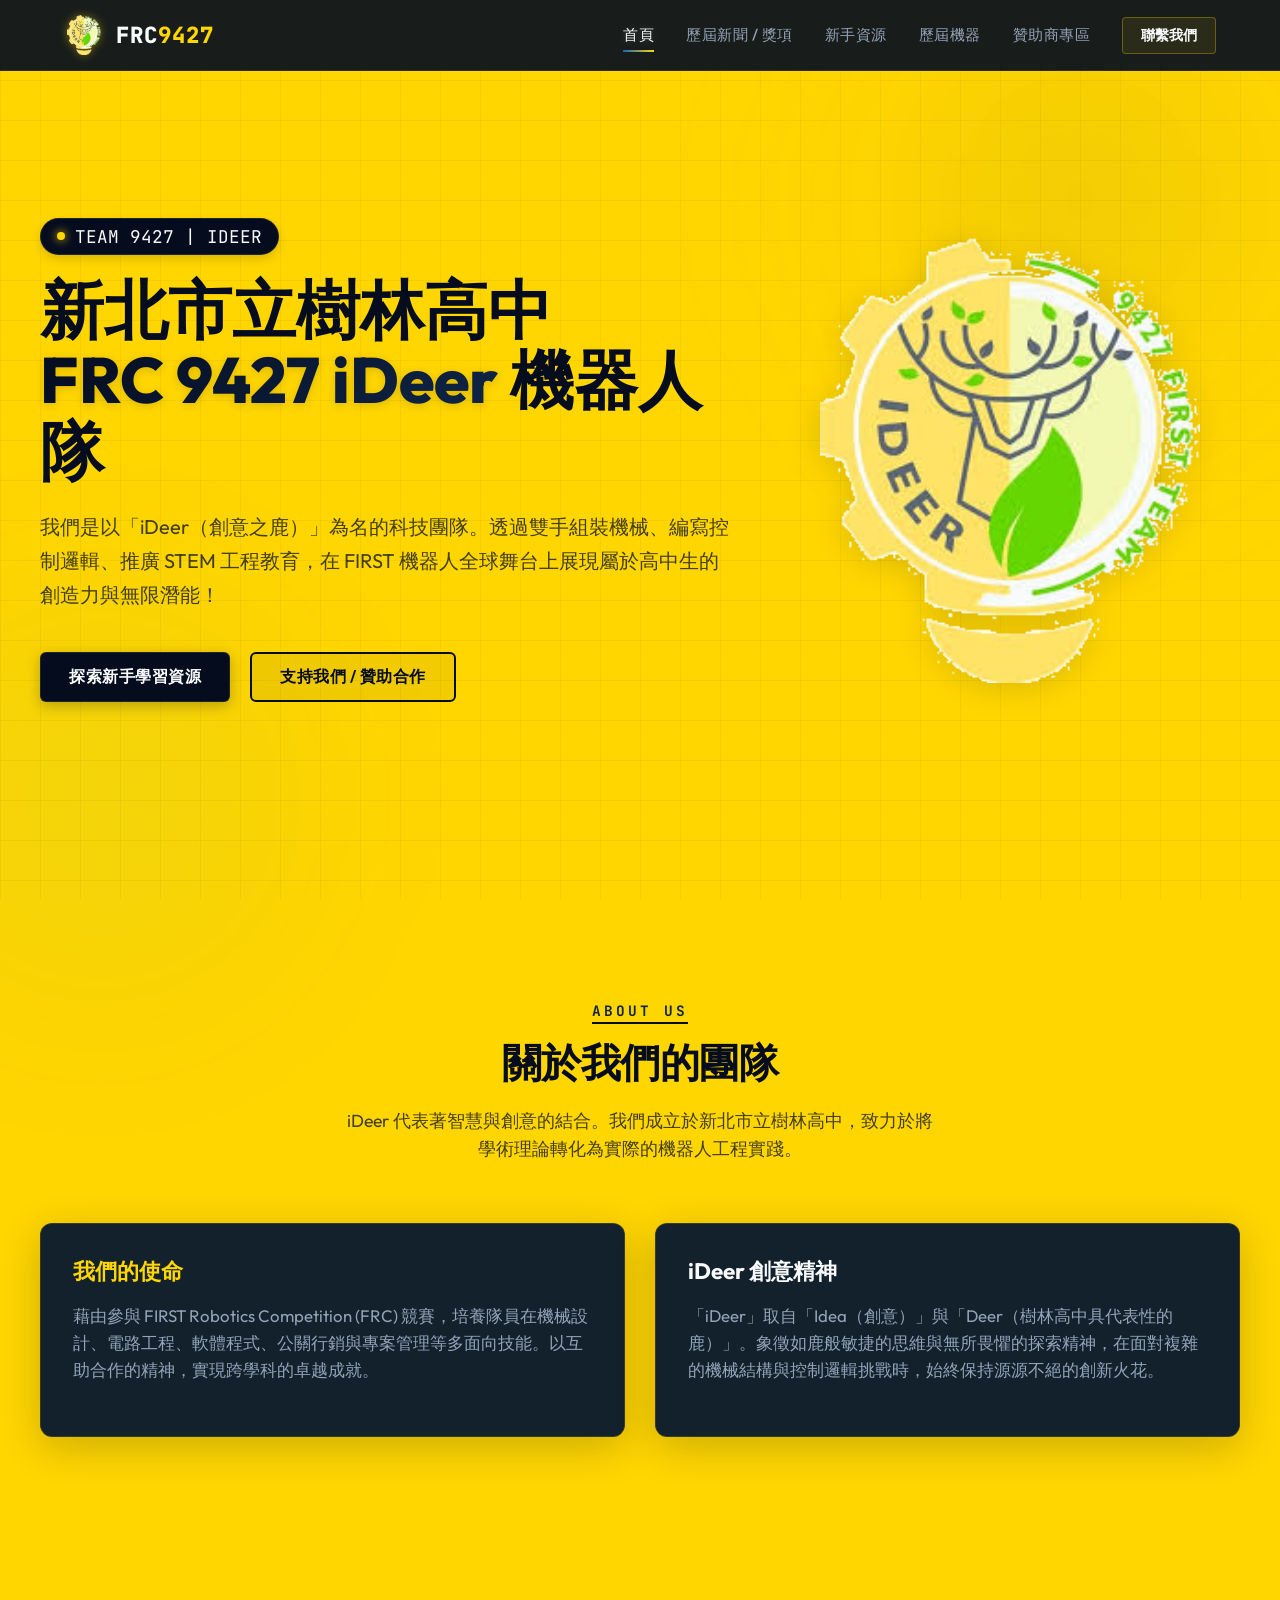
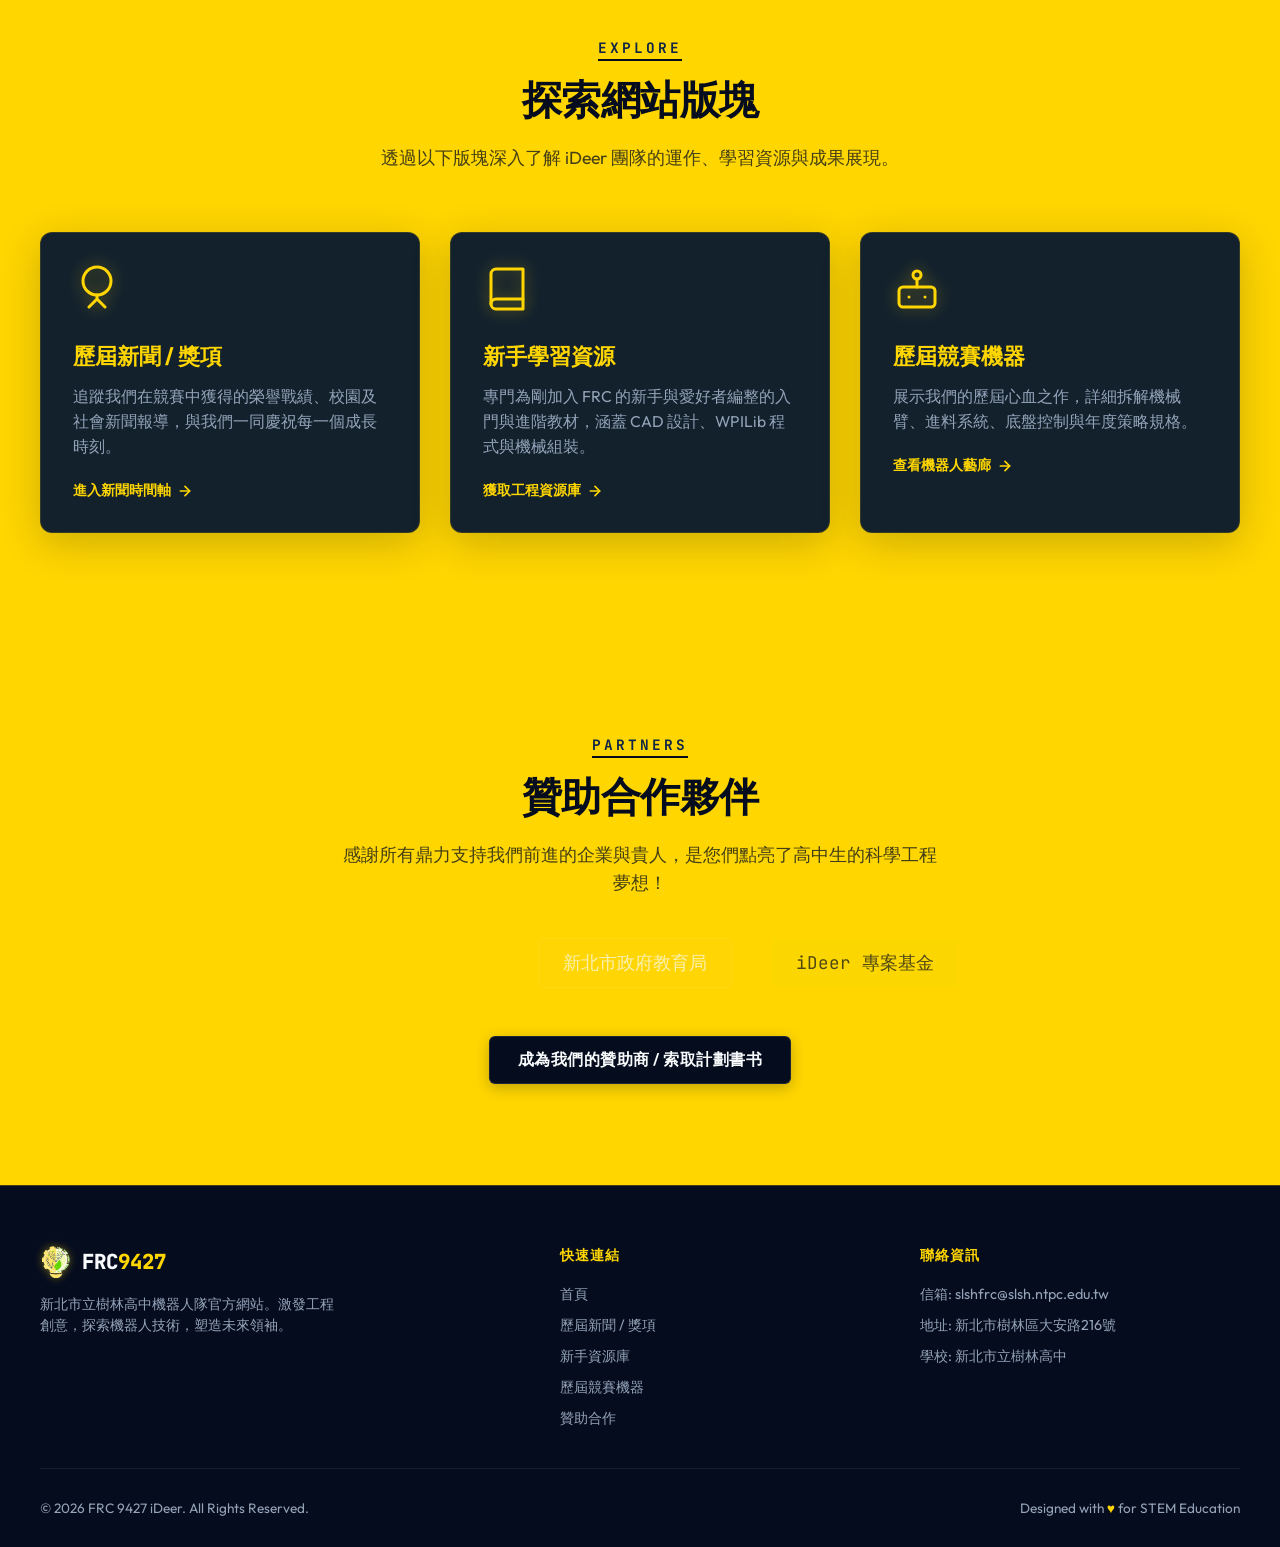
==== index.html @ 25b43077 "fix(layout): force header element to be 100% full width and resolve layout alignment issues on inner" ====
<!DOCTYPE html>
<html lang="zh-Hant">
<head>
  <meta charset="UTF-8">
  <meta name="viewport" content="width=device-width, initial-scale=1.0">
  <title>FRC 9427 iDeer | 新北市立樹林高中機器人隊</title>
  <meta name="description" content="新北市立樹林高中 FRC 9427 iDeer 機器人隊官方網站。透過 FIRST 機器人競賽推廣台灣 STEM 科學與工程教育，培養未來科技創新領袖。">
  
  <!-- CSS Stylesheet -->
  <link rel="stylesheet" href="assets/css/style.css?v=2.2">
  
  <!-- SEO Open Graph -->
  <meta property="og:title" content="FRC 9427 iDeer | 新北市立樹林高中機器人隊">
  <meta property="og:description" content="樹林高中機器人隊 FRC 9427 iDeer 官方網站。探索我們的歷年戰績、機器人設計、新手資源與贊助商。">
  <meta property="og:type" content="website">
</head>
<body>

  <!-- Background Ambient Lights -->
  <div class="ambient-glow"></div>
  <div class="ambient-glow-2"></div>

  <!-- Global Header & Navigation -->
  <div id="header-placeholder" data-active="home"></div>

  <main>
    <!-- HERO SECTION -->
    <section class="hero">
      <div class="section-container hero-grid">
        <div class="hero-content">
          <div class="hero-tagline">TEAM 9427 | IDEER</div>
          <h1 class="hero-title">新北市立樹林高中<br><span>FRC 9427 iDeer</span> 機器人隊</h1>
          <p class="hero-subtitle">我們是以「iDeer（創意之鹿）」為名的科技團隊。透過雙手組裝機械、編寫控制邏輯、推廣 STEM 工程教育，在 FIRST 機器人全球舞台上展現屬於高中生的創造力與無限潛能！</p>
          <div class="hero-btns">
            <a href="resources.html" class="btn btn-primary">探索新手學習資源</a>
            <a href="sponsors.html" class="btn btn-secondary">支持我們 / 贊助合作</a>
          </div>
        </div>
        <div class="hero-visual">
          <img src="assets/images/logo.png" class="deer-emblem" alt="FRC 9427 iDeer Official Logo">
        </div>
      </div>
    </section>

    <!-- TEAM INTRODUCTION SECTION -->
    <section class="reveal">
      <div class="section-container">
        <div class="section-header">
          <span class="section-tag">About us</span>
          <h2 class="section-title">關於我們的團隊</h2>
          <p class="section-desc">iDeer 代表著智慧與創意的結合。我們成立於新北市立樹林高中，致力於將學術理論轉化為實際的機器人工程實踐。</p>
        </div>

        <div style="display: grid; grid-template-columns: repeat(auto-fit, minmax(320px, 1fr)); gap: 30px; margin-top: 40px;">
          <!-- Core Mission Card -->
          <div class="glass-card">
            <h3 class="feature-title" style="color: var(--primary-yellow); margin-bottom: 16px;">我們的使命</h3>
            <p class="feature-desc" style="font-size: 1.05rem;">藉由參與 FIRST Robotics Competition (FRC) 競賽，培養隊員在機械設計、電路工程、軟體程式、公關行銷與專案管理等多面向技能。以互助合作的精神，實現跨學科的卓越成就。</p>
          </div>

          <!-- Dynamic Deer Spirit Card -->
          <div class="glass-card">
            <h3 class="feature-title" style="color: var(--accent-neon); margin-bottom: 16px;">iDeer 創意精神</h3>
            <p class="feature-desc" style="font-size: 1.05rem;">「iDeer」取自「Idea（創意）」與「Deer（樹林高中具代表性的鹿）」。象徵如鹿般敏捷的思維與無所畏懼的探索精神，在面對複雜的機械結構與控制邏輯挑戰時，始終保持源源不絕的創新火花。</p>
          </div>
        </div>
      </div>
    </section>

    <!-- WEBSITE HUBS GRID SECTION -->
    <section class="reveal">
      <div class="section-container">
        <div class="section-header">
          <span class="section-tag">Explore</span>
          <h2 class="section-title">探索網站版塊</h2>
          <p class="section-desc">透過以下版塊深入了解 iDeer 團隊的運作、學習資源與成果展現。</p>
        </div>

        <div class="features-grid">
          <!-- Hub 1: News & Awards -->
          <div class="glass-card">
            <div class="feature-icon">
              <svg viewBox="0 0 24 24" fill="none" stroke-linecap="round" stroke-linejoin="round">
                <circle cx="12" cy="8" r="7" />
                <polyline points="8 21 12 17 16 21 12 17 12 15" />
              </svg>
            </div>
            <h3 class="feature-title">歷屆新聞 / 獎項</h3>
            <p class="feature-desc">追蹤我們在競賽中獲得的榮譽戰績、校園及社會新聞報導，與我們一同慶祝每一個成長時刻。</p>
            <a href="news.html" class="feature-link">進入新聞時間軸 
              <svg viewBox="0 0 24 24" fill="none" stroke-linecap="round" stroke-linejoin="round"><line x1="5" y1="12" x2="19" y2="12"></line><polyline points="12 5 19 12 12 19"></polyline></svg>
            </a>
          </div>

          <!-- Hub 2: Rookie Resources -->
          <div class="glass-card">
            <div class="feature-icon">
              <svg viewBox="0 0 24 24" fill="none" stroke-linecap="round" stroke-linejoin="round">
                <path d="M4 19.5A2.5 2.5 0 0 1 6.5 17H20" />
                <path d="M6.5 2H20v20H6.5A2.5 2.5 0 0 1 4 19.5v-15A2.5 2.5 0 0 1 6.5 2z" />
              </svg>
            </div>
            <h3 class="feature-title">新手學習資源</h3>
            <p class="feature-desc">專門為剛加入 FRC 的新手與愛好者編整的入門與進階教材，涵蓋 CAD 設計、WPILib 程式與機械組裝。</p>
            <a href="resources.html" class="feature-link">獲取工程資源庫 
              <svg viewBox="0 0 24 24" fill="none" stroke-linecap="round" stroke-linejoin="round"><line x1="5" y1="12" x2="19" y2="12"></line><polyline points="12 5 19 12 12 19"></polyline></svg>
            </a>
          </div>

          <!-- Hub 3: Robots -->
          <div class="glass-card">
            <div class="feature-icon">
              <svg viewBox="0 0 24 24" fill="none" stroke-linecap="round" stroke-linejoin="round">
                <rect x="3" y="11" width="18" height="10" rx="2" />
                <circle cx="12" cy="5" r="2" />
                <path d="M12 7v4" />
                <line x1="8" y1="16" x2="8" y2="16" />
                <line x1="16" y1="16" x2="16" y2="16" />
              </svg>
            </div>
            <h3 class="feature-title">歷屆競賽機器</h3>
            <p class="feature-desc">展示我們的歷屆心血之作，詳細拆解機械臂、進料系統、底盤控制與年度策略規格。</p>
            <a href="robots.html" class="feature-link">查看機器人藝廊 
              <svg viewBox="0 0 24 24" fill="none" stroke-linecap="round" stroke-linejoin="round"><line x1="5" y1="12" x2="19" y2="12"></line><polyline points="12 5 19 12 12 19"></polyline></svg>
            </a>
          </div>
        </div>
      </div>
    </section>

    <!-- SPONSORS SLIDER CALL-TO-ACTION -->
    <section class="reveal" style="background: rgba(255, 214, 0, 0.01); border-top: 1px solid rgba(255, 214, 0, 0.05); border-bottom: 1px solid rgba(255, 214, 0, 0.05);">
      <div class="section-container" style="text-align: center;">
        <span class="section-tag">Partners</span>
        <h2 class="section-title">贊助合作夥伴</h2>
        <p class="section-desc" style="margin-bottom: 40px;">感謝所有鼎力支持我們前進的企業與貴人，是您們點亮了高中生的科學工程夢想！</p>
        
        <!-- Interactive simple sponsor strip -->
        <div style="display: flex; justify-content: center; gap: 40px; flex-wrap: wrap; align-items: center; opacity: 0.7; margin-bottom: 48px;">
          <div style="font-family: var(--font-mono); font-size: 1.1rem; color: var(--primary-yellow); border: var(--border-glow); padding: 12px 24px; border-radius: 4px; background: rgba(255, 214, 0, 0.02);">樹林高中家長會</div>
          <div style="font-family: var(--font-mono); font-size: 1.1rem; color: var(--text-white); border: var(--border-white); padding: 12px 24px; border-radius: 4px; background: rgba(255, 255, 255, 0.02);">新北市政府教育局</div>
          <div style="font-family: var(--font-mono); font-size: 1.1rem; color: var(--accent-neon); border: var(--border-neon); padding: 12px 24px; border-radius: 4px; background: rgba(0, 230, 118, 0.02);">iDeer 專案基金</div>
        </div>

        <a href="sponsors.html" class="btn btn-primary">成為我們的贊助商 / 索取計劃書书</a>
      </div>
    </section>
  </main>

  <!-- Global Footer -->
  <div id="footer-placeholder"></div>

  <!-- Main orchestrator script -->
  <script src="assets/js/main.js"></script>
</body>
</html>
---- assets/css/style.css ----
@import url('https://fonts.googleapis.com/css2?family=Outfit:wght@300;400;500;600;700;800&family=JetBrains+Mono:wght@400;500;700&display=swap');

/* ==========================================
   DESIGN TOKENS & VARIABLES
   ========================================== */
:root {
  /* Color Palette - 6:4 Yellow to Deep Navy Blue Ratio */
  --bg-dark: #ffd600; /* Vibrant FRC 9427 Yellow */
  --bg-dark-navy: #050c1e; /* High-end Midnight Navy Blue */
  --bg-card: rgba(10, 25, 47, 0.96); /* Midnight Navy for high legibility panels */
  --bg-nav: rgba(5, 12, 30, 0.92); /* Glassy Navy Nav Bar */
  
  --primary-yellow: #ffd600;
  --primary-yellow-glow: rgba(255, 214, 0, 0.45);
  --primary-yellow-dim: rgba(255, 214, 0, 0.08);
  
  --accent-blue: #0f2547; /* Contrast Slate Blue */
  --accent-royal: #1565c0; /* Royal Uniform Blue */
  --accent-cyber: #00e5ff; /* Cyber Electric Blue for robotic glows */
  --accent-cyber-glow: rgba(0, 229, 255, 0.35);
  
  --text-white: #f8fafc; /* Text on dark cards/nav */
  --text-light: #e2e8f0;
  --text-gray: #94a3b8;
  --text-dark: #050c1e; /* Dark Navy text on yellow background */
  --text-navy-dim: rgba(5, 12, 30, 0.75);
  
  --border-glow: 1px solid rgba(255, 214, 0, 0.3);
  --border-cyber: 1px solid rgba(0, 229, 255, 0.25);
  --border-white: 1px solid rgba(248, 252, 248, 0.08);
  --border-navy: 1.5px solid rgba(5, 12, 30, 0.15);
  
  --shadow-glow: 0 10px 40px 0 rgba(5, 12, 30, 0.2);
  --shadow-yellow: 0 0 15px var(--primary-yellow-glow);
  --shadow-cyber: 0 0 15px var(--accent-cyber-glow);

  /* Fonts */
  --font-main: 'Outfit', sans-serif;
  --font-mono: 'JetBrains Mono', monospace;

  /* Transitions */
  --transition-fast: 0.2s cubic-bezier(0.4, 0, 0.2, 1);
  --transition-normal: 0.35s cubic-bezier(0.4, 0, 0.2, 1);
  --transition-slow: 0.6s cubic-bezier(0.4, 0, 0.2, 1);
}

/* ==========================================
   RESET & SYSTEM BASICS
   ========================================== */
*, *::before, *::after {
  box-sizing: border-box;
  margin: 0;
  padding: 0;
}

html {
  scroll-behavior: smooth;
  font-size: 16px;
  background-color: var(--bg-dark);
  color: var(--text-dark);
  font-family: var(--font-main);
  overflow-x: hidden;
}

body {
  min-height: 100vh;
  display: flex;
  flex-direction: column;
  position: relative;
  overflow-x: hidden;
}

/* Background Cyber Grid effect - Navy blue lines on yellow canvas */
body::before {
  content: "";
  position: fixed;
  top: 0;
  left: 0;
  width: 100%;
  height: 100%;
  background-image: 
    linear-gradient(rgba(5, 12, 30, 0.04) 1px, transparent 1px),
    linear-gradient(90deg, rgba(5, 12, 30, 0.04) 1px, transparent 1px);
  background-size: 40px 40px;
  z-index: -2;
  pointer-events: none;
}

/* Ambient glow balls (Navy & Cyber Blue glows) */
.ambient-glow {
  position: fixed;
  width: 600px;
  height: 600px;
  border-radius: 50%;
  background: radial-gradient(circle, rgba(15, 37, 71, 0.08) 0%, rgba(255, 214, 0, 0.03) 50%, transparent 100%);
  top: -100px;
  right: -100px;
  z-index: -1;
  pointer-events: none;
  filter: blur(80px);
}

.ambient-glow-2 {
  position: fixed;
  width: 500px;
  height: 500px;
  border-radius: 50%;
  background: radial-gradient(circle, rgba(0, 229, 255, 0.06) 0%, rgba(15, 37, 71, 0.02) 60%, transparent 100%);
  bottom: -150px;
  left: -150px;
  z-index: -1;
  pointer-events: none;
  filter: blur(80px);
}

/* Custom Scrollbar */
::-webkit-scrollbar {
  width: 10px;
}
::-webkit-scrollbar-track {
  background: var(--bg-dark);
}
::-webkit-scrollbar-thumb {
  background: var(--bg-dark-navy);
  border-radius: 5px;
  border: 2px solid var(--bg-dark);
  transition: var(--transition-fast);
}
::-webkit-scrollbar-thumb:hover {
  background: var(--accent-royal);
}

a {
  color: inherit;
  text-decoration: none;
  transition: var(--transition-fast);
}

button, input, textarea {
  font-family: inherit;
  background: transparent;
  border: none;
  outline: none;
  color: inherit;
}

ul {
  list-style: none;
}

/* ==========================================
   TYPOGRAPHY & UTILITIES
   ========================================== */
.glow-text-yellow {
  color: var(--text-dark);
  text-shadow: 0 0 10px rgba(5, 12, 30, 0.15);
}

.glow-text-cyber, .glow-text-neon {
  color: var(--accent-cyber);
  text-shadow: 0 0 12px var(--accent-cyber-glow);
}

.title-mono {
  font-family: var(--font-mono);
  text-transform: uppercase;
  letter-spacing: 2px;
}

/* ==========================================
   NAVIGATION BAR (Midnight Navy & Glowing Gold)
   ========================================== */
header {
  position: fixed;
  top: 0;
  left: 0;
  width: 100%;
  z-index: 100;
  background: var(--bg-nav);
  backdrop-filter: blur(12px);
  -webkit-backdrop-filter: blur(12px);
  border-bottom: var(--border-white);
  transition: var(--transition-normal);
  color: var(--text-white);
}

header.scrolled {
  box-shadow: 0 4px 30px rgba(5, 12, 30, 0.4);
  border-bottom: 1px solid rgba(255, 214, 0, 0.25);
  padding: 5px 0;
}

.nav-container {
  max-width: 1200px;
  margin: 0 auto;
  padding: 15px 24px;
  display: flex;
  justify-content: space-between;
  align-items: center;
}

/* Logo Brand */
.logo {
  display: flex;
  align-items: center;
  gap: 12px;
  font-weight: 800;
  font-size: 1.4rem;
  letter-spacing: 1px;
}

.logo img, .logo svg {
  width: 40px;
  height: 40px;
  object-fit: contain;
  fill: none;
  stroke: var(--primary-yellow);
  stroke-width: 2.5;
  filter: drop-shadow(0 0 5px var(--primary-yellow-glow));
  transition: var(--transition-normal);
}

.logo:hover img, .logo:hover svg {
  transform: rotate(10deg) scale(1.05);
  stroke: var(--accent-cyber);
  filter: drop-shadow(0 0 8px var(--accent-cyber-glow));
}

.logo-text {
  font-family: var(--font-mono);
}

.logo-text span {
  color: var(--primary-yellow);
}

/* Navigation Links */
.nav-menu {
  display: flex;
  align-items: center;
  gap: 32px;
}

.nav-link {
  font-size: 0.95rem;
  font-weight: 500;
  position: relative;
  padding: 6px 0;
  color: var(--text-gray);
  letter-spacing: 0.5px;
}

.nav-link:hover, .nav-link.active {
  color: var(--text-white);
  text-shadow: 0 0 10px rgba(255, 255, 255, 0.2);
}

.nav-link::after {
  content: "";
  position: absolute;
  bottom: 0;
  left: 0;
  width: 0;
  height: 2px;
  background: linear-gradient(90deg, var(--accent-royal), var(--primary-yellow));
  transition: var(--transition-normal);
}

.nav-link:hover::after, .nav-link.active::after {
  width: 100%;
}

/* CTA Button in Nav */
.btn-nav {
  border: var(--border-glow);
  padding: 8px 18px;
  border-radius: 4px;
  font-weight: 600;
  font-size: 0.9rem;
  background: var(--primary-yellow-dim);
  box-shadow: inset 0 0 0 0 var(--primary-yellow-glow);
  transition: var(--transition-normal);
}

.btn-nav:hover {
  background: var(--primary-yellow);
  color: var(--text-dark);
  box-shadow: var(--shadow-yellow);
  transform: translateY(-2px);
}

/* Hamburger toggle for mobile */
.hamburger {
  display: none;
  cursor: pointer;
  background: transparent;
  flex-direction: column;
  gap: 6px;
  z-index: 110;
}

.hamburger span {
  display: block;
  width: 25px;
  height: 2px;
  background-color: var(--text-white);
  transition: var(--transition-normal);
}

/* Mobile responsive menu */
@media (max-width: 900px) {
  .hamburger {
    display: flex;
  }
  
  .nav-menu {
    position: fixed;
    top: 0;
    right: -100%;
    width: 280px;
    height: 100vh;
    background: rgba(5, 12, 30, 0.98);
    border-left: var(--border-glow);
    backdrop-filter: blur(20px);
    flex-direction: column;
    justify-content: center;
    gap: 40px;
    transition: var(--transition-normal);
    z-index: 105;
  }
  
  .nav-menu.open {
    right: 0;
  }
  
  .hamburger.open span:nth-child(1) {
    transform: rotate(45deg) translate(5px, 6px);
    background-color: var(--primary-yellow);
  }
  .hamburger.open span:nth-child(2) {
    opacity: 0;
  }
  .hamburger.open span:nth-child(3) {
    transform: rotate(-45deg) translate(5px, -6px);
    background-color: var(--primary-yellow);
  }
}

/* ==========================================
   BUTTONS AND INTERACTIVES
   ========================================== */
.btn {
  display: inline-flex;
  align-items: center;
  justify-content: center;
  gap: 10px;
  padding: 12px 28px;
  border-radius: 6px;
  font-weight: 600;
  font-size: 1rem;
  letter-spacing: 0.5px;
  cursor: pointer;
  transition: var(--transition-normal);
}

.btn-primary {
  background: var(--bg-dark-navy);
  color: var(--text-white);
  box-shadow: 0 4px 14px rgba(5, 12, 30, 0.25);
  border: 1px solid rgba(255, 255, 255, 0.1);
}

.btn-primary:hover {
  transform: translateY(-3px);
  background: var(--accent-royal);
  box-shadow: 0 6px 20px rgba(21, 101, 192, 0.4);
}

.btn-secondary {
  border: 2px solid var(--bg-dark-navy);
  background: rgba(5, 12, 30, 0.05);
  color: var(--text-dark);
}

.btn-secondary:hover {
  background: var(--bg-dark-navy);
  color: var(--text-white);
  transform: translateY(-3px);
  box-shadow: 0 6px 20px rgba(5, 12, 30, 0.25);
}

.btn-cyber {
  background: transparent;
  border: var(--border-cyber);
  color: var(--accent-cyber);
  box-shadow: 0 0 10px rgba(0, 229, 255, 0.1);
}

.btn-cyber:hover {
  background: var(--accent-cyber);
  color: var(--text-dark);
  box-shadow: var(--shadow-cyber);
  transform: translateY(-3px);
}

/* ==========================================
   COMMON LAYOUT STRUCTURES
   ========================================== */
section {
  padding: 100px 24px;
}

.section-container {
  max-width: 1200px;
  margin: 0 auto;
}

.section-header {
  text-align: center;
  margin-bottom: 60px;
}

.section-tag {
  font-family: var(--font-mono);
  color: var(--accent-blue);
  font-size: 0.9rem;
  font-weight: 700;
  text-transform: uppercase;
  letter-spacing: 3px;
  margin-bottom: 12px;
  display: inline-block;
  border-bottom: 2px solid var(--bg-dark-navy);
  padding-bottom: 2px;
}

.section-title {
  font-size: 2.5rem;
  font-weight: 800;
  margin-bottom: 16px;
  letter-spacing: -0.5px;
  color: var(--text-dark);
}

.section-desc {
  color: var(--text-navy-dim);
  max-width: 600px;
  margin: 0 auto;
  font-size: 1.1rem;
  line-height: 1.6;
}

/* Premium Midnight Navy Glass Cards with White Text */
.glass-card {
  background: var(--bg-card);
  border: 1px solid rgba(255, 214, 0, 0.15);
  border-radius: 12px;
  padding: 32px;
  backdrop-filter: blur(8px);
  -webkit-backdrop-filter: blur(8px);
  box-shadow: var(--shadow-glow);
  transition: var(--transition-normal);
  position: relative;
  overflow: hidden;
  color: var(--text-white);
}

.glass-card::before {
  content: "";
  position: absolute;
  top: 0;
  left: 0;
  width: 100%;
  height: 100%;
  background: linear-gradient(135deg, rgba(255, 214, 0, 0.08) 0%, transparent 50%, rgba(0, 229, 255, 0.05) 100%);
  pointer-events: none;
  opacity: 0;
  transition: var(--transition-normal);
}

.glass-card:hover {
  transform: translateY(-6px);
  border: 1px solid var(--primary-yellow);
  box-shadow: 0 15px 40px rgba(5, 12, 30, 0.35);
}

.glass-card:hover::before {
  opacity: 1;
}

/* ==========================================
   HERO / INDEX LANDING PAGE
   ========================================== */
.hero {
  min-height: 100vh;
  display: flex;
  align-items: center;
  position: relative;
  padding-top: 120px;
  overflow: hidden;
}

.hero-grid {
  display: grid;
  grid-template-columns: 1.2fr 0.8fr;
  align-items: center;
  gap: 48px;
  width: 100%;
}

.hero-tagline {
  font-family: var(--font-mono);
  font-size: 1.1rem;
  color: var(--text-white);
  margin-bottom: 20px;
  display: inline-flex;
  align-items: center;
  gap: 10px;
  background: var(--bg-dark-navy);
  padding: 6px 16px;
  border-radius: 20px;
  border: 1px solid rgba(255, 255, 255, 0.1);
  box-shadow: 0 4px 10px rgba(5, 12, 30, 0.15);
}

.hero-tagline::before {
  content: "";
  display: block;
  width: 8px;
  height: 8px;
  background: var(--primary-yellow);
  border-radius: 50%;
  box-shadow: 0 0 10px var(--primary-yellow);
  animation: pulse-dot 1.8s infinite;
}

.hero-title {
  font-size: 4rem;
  font-weight: 800;
  line-height: 1.1;
  margin-bottom: 24px;
  color: var(--text-dark);
}

.hero-title span {
  color: var(--bg-dark-navy);
  background: linear-gradient(135deg, var(--bg-dark-navy) 0%, var(--accent-blue) 100%);
  -webkit-background-clip: text;
  -webkit-text-fill-color: transparent;
  filter: drop-shadow(0 2px 4px rgba(5, 12, 30, 0.15));
}

.hero-subtitle {
  font-size: 1.25rem;
  color: var(--text-navy-dim);
  line-height: 1.7;
  margin-bottom: 40px;
}

.hero-btns {
  display: flex;
  gap: 20px;
  flex-wrap: wrap;
}

/* Animated Robot Deer Emblem SVG Container */
.hero-visual {
  display: flex;
  justify-content: center;
  align-items: center;
  position: relative;
}

.hero-visual::before {
  content: "";
  position: absolute;
  width: 320px;
  height: 320px;
  border-radius: 50%;
  background: radial-gradient(circle, rgba(5, 12, 30, 0.08) 0%, transparent 70%);
  filter: blur(20px);
  z-index: -1;
  animation: float-glow 6s ease-in-out infinite alternate;
}

.deer-emblem {
  width: 100%;
  max-width: 380px;
  height: auto;
  filter: drop-shadow(0 4px 15px rgba(5, 12, 30, 0.15));
  animation: float-deer 5s ease-in-out infinite alternate;
}

.deer-horn {
  stroke-dasharray: 1000;
  stroke-dashoffset: 0;
  animation: draw-neon 4s ease-in-out infinite alternate;
}

.deer-glow-eye {
  fill: var(--accent-cyber);
  filter: drop-shadow(0 0 5px var(--accent-cyber));
  animation: blink-eye 4s infinite;
}

/* Quick Features Hub Grid */
.features-grid {
  display: grid;
  grid-template-columns: repeat(auto-fit, minmax(280px, 1fr));
  gap: 30px;
}

.feature-icon {
  margin-bottom: 24px;
}

.feature-icon svg {
  width: 48px;
  height: 48px;
  stroke: var(--primary-yellow);
  stroke-width: 1.5;
  filter: drop-shadow(0 0 8px var(--primary-yellow-glow));
}

.feature-title {
  font-size: 1.4rem;
  font-weight: 700;
  margin-bottom: 12px;
  color: var(--primary-yellow);
}

.feature-desc {
  color: var(--text-gray);
  line-height: 1.6;
  font-size: 0.98rem;
  margin-bottom: 20px;
}

.feature-link {
  font-family: var(--font-mono);
  font-size: 0.85rem;
  font-weight: 600;
  color: var(--primary-yellow);
  display: inline-flex;
  align-items: center;
  gap: 6px;
}

.feature-link svg {
  width: 16px;
  height: 16px;
  stroke: var(--primary-yellow);
  stroke-width: 2.5;
  transition: var(--transition-fast);
}

.glass-card:hover .feature-link svg {
  transform: translateX(4px);
}

/* Responsive adjust */
@media (max-width: 900px) {
  .hero {
    padding-top: 140px;
    padding-bottom: 60px;
  }
  .hero-grid {
    grid-template-columns: 1fr;
    text-align: center;
    gap: 60px;
  }
  .hero-title {
    font-size: 2.8rem;
  }
  .hero-subtitle {
    font-size: 1.1rem;
  }
  .hero-btns {
    justify-content: center;
  }
  .deer-emblem {
    max-width: 280px;
  }
}

/* ==========================================
   NEWS & AWARDS PAGE
   ========================================== */
.awards-grid {
  display: grid;
  grid-template-columns: repeat(auto-fit, minmax(320px, 1fr));
  gap: 30px;
  margin-bottom: 80px;
}

.award-badge {
  display: inline-flex;
  align-items: center;
  justify-content: center;
  width: 56px;
  height: 56px;
  border-radius: 50%;
  background: rgba(255, 214, 0, 0.1);
  border: 1px solid rgba(255, 214, 0, 0.3);
  margin-bottom: 20px;
}

.award-badge svg {
  width: 28px;
  height: 28px;
  stroke: var(--primary-yellow);
  stroke-width: 2;
  filter: drop-shadow(0 0 5px var(--primary-yellow-glow));
}

.award-year {
  font-family: var(--font-mono);
  font-size: 0.95rem;
  color: var(--accent-cyber);
  font-weight: 700;
  margin-bottom: 8px;
}

/* Timeline System */
.timeline {
  position: relative;
  max-width: 1000px;
  margin: 0 auto;
  padding: 40px 0;
}

/* 清除 Timeline 中 timeline-item 浮動造成的版面塌陷與重疊問題 (Clearfix) */
.timeline::after {
  content: "";
  display: table;
  clear: both;
}

.timeline::before {
  content: "";
  position: absolute;
  left: 50%;
  top: 0;
  width: 2px;
  height: 100%;
  background: linear-gradient(180deg, var(--bg-dark-navy) 0%, var(--accent-royal) 50%, var(--bg-dark) 100%);
  transform: translateX(-50%);
}

.timeline-item {
  position: relative;
  width: 50%;
  padding: 20px 40px;
  clear: both;
}

.timeline-item-left {
  float: left;
  text-align: right;
}

.timeline-item-right {
  float: right;
  text-align: left;
}

/* Timeline center dots */
.timeline-dot {
  position: absolute;
  left: 50%;
  top: 35px;
  width: 16px;
  height: 16px;
  border-radius: 50%;
  background: var(--bg-dark);
  border: 3px solid var(--bg-dark-navy);
  box-shadow: 0 0 8px rgba(5, 12, 30, 0.25);
  transform: translateX(-50%);
  z-index: 10;
  transition: var(--transition-fast);
}

.timeline-item:hover .timeline-dot {
  background: var(--accent-cyber);
  border-color: var(--bg-dark-navy);
  box-shadow: 0 0 15px var(--accent-cyber);
}

.timeline-date {
  font-family: var(--font-mono);
  color: var(--primary-yellow);
  font-weight: 700;
  font-size: 1rem;
  margin-bottom: 8px;
}

.timeline-content {
  background: var(--bg-card);
  border: 1px solid rgba(255, 214, 0, 0.15);
  border-radius: 8px;
  padding: 24px;
  display: inline-block;
  text-align: left;
  width: 100%;
  color: var(--text-white);
  transition: var(--transition-normal);
}

.timeline-item:hover .timeline-content {
  border-color: var(--primary-yellow);
  box-shadow: var(--shadow-glow);
}

.timeline-item-left .timeline-content {
  box-shadow: -5px 5px 20px rgba(5, 12, 30, 0.15);
}

.timeline-item-right .timeline-content {
  box-shadow: 5px 5px 20px rgba(5, 12, 30, 0.15);
}

.timeline-content h3 {
  font-size: 1.3rem;
  font-weight: 700;
  margin-bottom: 10px;
  color: var(--primary-yellow);
}

.timeline-content p {
  color: var(--text-gray);
  font-size: 0.95rem;
  line-height: 1.5;
}

/* Responsive timeline */
@media (max-width: 768px) {
  .timeline::before {
    left: 20px;
  }
  .timeline-item {
    width: 100%;
    padding-left: 50px;
    padding-right: 0;
    float: none;
    text-align: left;
    margin-bottom: 30px;
  }
  .timeline-dot {
    left: 20px;
    top: 30px;
  }
  .timeline-item-left .timeline-content, .timeline-item-right .timeline-content {
    box-shadow: 0 5px 15px rgba(5, 12, 30, 0.15);
  }
}

/* ==========================================
   ROOKIE RESOURCES PAGE
   ========================================== */
.resources-tabs {
  display: flex;
  justify-content: center;
  gap: 12px;
  margin-bottom: 48px;
  flex-wrap: wrap;
}

.tab-btn {
  font-family: var(--font-mono);
  font-size: 0.9rem;
  font-weight: 600;
  padding: 10px 24px;
  border-radius: 30px;
  border: 1.5px solid var(--bg-dark-navy);
  cursor: pointer;
  background: rgba(5, 12, 30, 0.05);
  color: var(--text-dark);
  transition: var(--transition-fast);
}

.tab-btn:hover {
  border-color: var(--accent-royal);
  background: rgba(5, 12, 30, 0.1);
}

.tab-btn.active {
  background: var(--bg-dark-navy);
  color: var(--text-white);
  border-color: var(--bg-dark-navy);
  box-shadow: 0 4px 14px rgba(5, 12, 30, 0.25);
}

.resources-grid {
  display: grid;
  grid-template-columns: repeat(auto-fit, minmax(340px, 1fr));
  gap: 30px;
}

/* Resource Card customizations */
.resource-card {
  display: flex;
  flex-direction: column;
  height: 100%;
}

.resource-category {
  font-family: var(--font-mono);
  font-size: 0.8rem;
  color: var(--accent-cyber);
  text-transform: uppercase;
  font-weight: 700;
  margin-bottom: 12px;
  display: block;
}

.resource-desc {
  flex-grow: 1;
}

.resource-meta {
  display: flex;
  align-items: center;
  justify-content: space-between;
  margin-top: 24px;
  padding-top: 18px;
  border-top: var(--border-white);
  font-family: var(--font-mono);
  font-size: 0.8rem;
  color: var(--text-gray);
}

/* Filter Hide/Show transitions */
.resource-item {
  transition: var(--transition-slow);
}
.resource-item.hidden {
  display: none !important;
}

/* ==========================================
   ROBOT SHOWCASE PAGE
   ========================================== */
.robots-container {
  display: flex;
  flex-direction: column;
  gap: 80px;
}

.robot-row {
  display: grid;
  grid-template-columns: 1fr 1fr;
  gap: 60px;
  align-items: center;
}

.robot-row:nth-child(even) {
  direction: rtl;
}

.robot-row:nth-child(even) .robot-details {
  direction: ltr;
}

.robot-media {
  background: var(--bg-card);
  border: 1px solid rgba(255, 214, 0, 0.15);
  border-radius: 12px;
  aspect-ratio: 4/3;
  position: relative;
  overflow: hidden;
  box-shadow: var(--shadow-glow);
  display: flex;
  justify-content: center;
  align-items: center;
}

.robot-media-placeholder {
  display: flex;
  flex-direction: column;
  align-items: center;
  gap: 16px;
  color: var(--text-gray);
}

.robot-media-placeholder svg {
  width: 64px;
  height: 64px;
  stroke: var(--primary-yellow);
  stroke-width: 1.2;
}

.robot-details {
  display: flex;
  flex-direction: column;
  gap: 20px;
}

.robot-year {
  font-family: var(--font-mono);
  font-size: 1.2rem;
  color: var(--bg-dark-navy);
  font-weight: 800;
  letter-spacing: 1px;
}

.robot-name {
  font-size: 2.8rem;
  font-weight: 800;
  line-height: 1.1;
  color: var(--text-dark);
}

.robot-desc {
  color: var(--text-navy-dim);
  line-height: 1.6;
  font-size: 1.05rem;
}

/* Spec list */
.robot-specs {
  display: grid;
  grid-template-columns: repeat(2, 1fr);
  gap: 16px;
  margin-top: 10px;
}

.spec-item {
  background: var(--bg-card);
  border-left: 3px solid var(--accent-cyber);
  padding: 8px 16px;
  border-radius: 0 4px 4px 0;
  color: var(--text-white);
  box-shadow: 0 4px 10px rgba(5, 12, 30, 0.15);
}

.spec-label {
  font-family: var(--font-mono);
  font-size: 0.75rem;
  color: var(--text-gray);
  text-transform: uppercase;
}

.spec-value {
  font-weight: 600;
  font-size: 1rem;
  margin-top: 2px;
  color: var(--primary-yellow);
}

@media (max-width: 900px) {
  .robot-row {
    grid-template-columns: 1fr;
    gap: 40px;
  }
  .robot-row:nth-child(even) {
    direction: ltr;
  }
  .robot-name {
    font-size: 2rem;
  }
}

/* ==========================================
   SPONSORS PAGE
   ========================================== */
.sponsors-intro {
  margin-bottom: 60px;
  text-align: center;
}

.sponsor-tier {
  margin-bottom: 80px;
}

.tier-title {
  font-family: var(--font-mono);
  font-size: 1.2rem;
  color: var(--text-dark);
  text-transform: uppercase;
  letter-spacing: 3px;
  text-align: center;
  margin-bottom: 32px;
  display: flex;
  align-items: center;
  justify-content: center;
  gap: 16px;
  font-weight: 800;
}

.tier-title::before, .tier-title::after {
  content: "";
  display: block;
  height: 2px;
  flex-grow: 0.2;
  background: var(--bg-dark-navy);
}

.tier-titanium .tier-title {
  color: var(--bg-dark-navy);
  text-shadow: 0 1px 3px rgba(5, 12, 30, 0.15);
}
.tier-titanium .tier-title::before, .tier-titanium .tier-title::after {
  background: linear-gradient(90deg, transparent, var(--bg-dark-navy), transparent);
}

.tier-gold .tier-title {
  color: #c97d00;
}
.tier-silver .tier-title {
  color: #4a5568;
}
.tier-bronze .tier-title {
  color: #8c5017;
}

/* Tiers grids sizes */
.sponsors-grid {
  display: grid;
  gap: 24px;
}

.tier-titanium .sponsors-grid {
  grid-template-columns: repeat(auto-fit, minmax(280px, 1fr));
}
.tier-gold .sponsors-grid {
  grid-template-columns: repeat(auto-fit, minmax(220px, 1fr));
}
.tier-silver .sponsors-grid {
  grid-template-columns: repeat(auto-fit, minmax(180px, 1fr));
}
.tier-bronze .sponsors-grid {
  grid-template-columns: repeat(auto-fit, minmax(140px, 1fr));
}

.sponsor-card {
  background: var(--bg-card);
  border: 1px solid rgba(255, 214, 0, 0.15);
  border-radius: 8px;
  display: flex;
  align-items: center;
  justify-content: center;
  aspect-ratio: 2.5/1;
  padding: 24px;
  transition: var(--transition-normal);
}

.sponsor-card:hover {
  transform: scale(1.04);
  border-color: var(--primary-yellow);
  box-shadow: 0 8px 30px rgba(5, 12, 30, 0.35);
}

.tier-titanium .sponsor-card {
  border: 1.5px solid rgba(255, 214, 0, 0.25);
  background: var(--bg-card);
}
.tier-titanium .sponsor-card:hover {
  border-color: var(--primary-yellow);
  box-shadow: 0 0 25px rgba(255, 214, 0, 0.25);
}

.sponsor-placeholder {
  display: flex;
  align-items: center;
  gap: 10px;
  color: var(--text-gray);
  font-family: var(--font-mono);
  font-size: 0.9rem;
}

.sponsor-placeholder svg {
  width: 24px;
  height: 24px;
  stroke: var(--text-gray);
  stroke-width: 1.5;
}

.tier-titanium .sponsor-placeholder {
  color: var(--primary-yellow);
}
.tier-titanium .sponsor-placeholder svg {
  stroke: var(--primary-yellow);
  filter: drop-shadow(0 0 4px var(--primary-yellow-glow));
}

/* Why support section */
.sponsors-perks {
  display: grid;
  grid-template-columns: repeat(auto-fit, minmax(300px, 1fr));
  gap: 30px;
  margin-top: 60px;
}

/* ==========================================
   CONTACT US PAGE & FORMS
   ========================================== */
.contact-grid {
  display: grid;
  grid-template-columns: 0.9fr 1.1fr;
  gap: 60px;
}

.contact-info {
  display: flex;
  flex-direction: column;
  gap: 30px;
}

.contact-title {
  font-size: 2.2rem;
  font-weight: 800;
  margin-bottom: 10px;
  color: var(--text-dark);
}

.contact-subtext {
  color: var(--text-navy-dim);
  line-height: 1.6;
  font-size: 1.05rem;
}

/* Social link cards list */
.social-list {
  display: flex;
  flex-direction: column;
  gap: 16px;
}

.social-card {
  display: flex;
  align-items: center;
  gap: 20px;
  padding: 20px 24px;
  border-radius: 8px;
  background: var(--bg-card);
  border: 1px solid rgba(255, 214, 0, 0.15);
  color: var(--text-white);
  transition: var(--transition-normal);
}

.social-card:hover {
  transform: translateX(6px);
  border-color: var(--primary-yellow);
  box-shadow: 0 5px 20px rgba(5, 12, 30, 0.25);
}

.social-icon {
  display: flex;
  align-items: center;
  justify-content: center;
  width: 48px;
  height: 48px;
  border-radius: 50%;
  background: rgba(255, 255, 255, 0.03);
  transition: var(--transition-fast);
}

.social-card:hover .social-icon {
  background: var(--primary-yellow-glow);
}

.social-icon svg {
  width: 24px;
  height: 24px;
  fill: none;
  stroke: var(--text-white);
  stroke-width: 2;
  transition: var(--transition-fast);
}

.social-card:hover .social-icon svg {
  stroke: var(--primary-yellow);
  filter: drop-shadow(0 0 5px var(--primary-yellow-glow));
}

.social-details h4 {
  font-size: 1.05rem;
  font-weight: 700;
  margin-bottom: 4px;
  color: var(--primary-yellow);
}

.social-details p {
  font-family: var(--font-mono);
  color: var(--text-gray);
  font-size: 0.9rem;
}

/* Glass Contact Form */
.contact-form-container {
  padding: 40px;
}

.form-group {
  margin-bottom: 24px;
  position: relative;
}

.form-label {
  display: block;
  font-family: var(--font-mono);
  font-size: 0.8rem;
  color: var(--primary-yellow);
  text-transform: uppercase;
  margin-bottom: 8px;
  letter-spacing: 1px;
}

.form-input {
  width: 100%;
  background: rgba(255, 255, 255, 0.04);
  border: var(--border-white);
  border-radius: 6px;
  padding: 14px 18px;
  font-size: 1rem;
  color: var(--text-white);
  transition: var(--transition-fast);
}

.form-input:focus {
  background: rgba(255, 255, 255, 0.06);
  border-color: var(--primary-yellow);
  box-shadow: 0 0 15px var(--primary-yellow-glow);
}

textarea.form-input {
  min-height: 150px;
  resize: vertical;
}

/* Client-side form warning states */
.error-msg {
  color: #ff5252;
  font-family: var(--font-mono);
  font-size: 0.75rem;
  margin-top: 6px;
  display: none;
}

.form-input.invalid {
  border-color: #ff5252;
  box-shadow: 0 0 10px rgba(255, 82, 82, 0.25);
}

/* Safe Custom Overlay Modal Notification */
.form-modal {
  position: fixed;
  top: 0;
  left: 0;
  width: 100%;
  height: 100%;
  background: rgba(5, 12, 30, 0.85);
  backdrop-filter: blur(10px);
  z-index: 1000;
  display: flex;
  align-items: center;
  justify-content: center;
  opacity: 0;
  pointer-events: none;
  transition: var(--transition-normal);
}

.form-modal.active {
  opacity: 1;
  pointer-events: auto;
}

.modal-content {
  background: var(--bg-card);
  border: 1px solid var(--accent-cyber);
  box-shadow: 0 0 30px var(--accent-cyber-glow);
  max-width: 440px;
  width: 90%;
  padding: 40px;
  border-radius: 12px;
  text-align: center;
  transform: translateY(20px);
  transition: var(--transition-slow);
}

.form-modal.active .modal-content {
  transform: translateY(0);
}

.modal-icon {
  width: 64px;
  height: 64px;
  border-radius: 50%;
  background: rgba(0, 229, 255, 0.1);
  display: flex;
  align-items: center;
  justify-content: center;
  margin: 0 auto 24px;
}

.modal-icon svg {
  width: 32px;
  height: 32px;
  stroke: var(--accent-cyber);
  stroke-width: 2.5;
  filter: drop-shadow(0 0 5px var(--accent-cyber-glow));
}

.modal-title {
  font-size: 1.6rem;
  font-weight: 800;
  margin-bottom: 12px;
  color: var(--text-white);
}

.modal-text {
  color: var(--text-gray);
  line-height: 1.5;
  font-size: 0.98rem;
  margin-bottom: 28px;
}

@media (max-width: 900px) {
  .contact-grid {
    grid-template-columns: 1fr;
    gap: 50px;
  }
}

/* ==========================================
   GLOBAL FOOTER (Deep Midnight Navy)
   ========================================== */
footer {
  margin-top: auto;
  background: var(--bg-dark-navy);
  border-top: 1.5px solid rgba(255, 214, 0, 0.25);
  padding: 60px 24px 30px;
  color: var(--text-white);
}

.footer-container {
  max-width: 1200px;
  margin: 0 auto;
  display: grid;
  grid-template-columns: 1.5fr 1fr 1fr;
  gap: 40px;
  padding-bottom: 40px;
  border-bottom: var(--border-white);
}

.footer-brand {
  display: flex;
  flex-direction: column;
  gap: 16px;
}

.footer-logo {
  font-size: 1.3rem;
  font-weight: 800;
  display: flex;
  align-items: center;
  gap: 10px;
}

.footer-logo img, .footer-logo svg {
  width: 32px;
  height: 32px;
  object-fit: contain;
  stroke: var(--primary-yellow);
  stroke-width: 2;
  filter: drop-shadow(0 0 4px var(--primary-yellow-glow));
}

.footer-desc {
  color: var(--text-gray);
  line-height: 1.5;
  font-size: 0.9rem;
  max-width: 300px;
}

.footer-links-col h4 {
  font-family: var(--font-mono);
  font-size: 0.85rem;
  color: var(--primary-yellow);
  text-transform: uppercase;
  margin-bottom: 20px;
  letter-spacing: 1px;
}

.footer-links {
  display: flex;
  flex-direction: column;
  gap: 12px;
  font-size: 0.9rem;
  color: var(--text-gray);
}

.footer-links a:hover {
  color: var(--primary-yellow);
  transform: translateX(4px);
}

.footer-copyright {
  max-width: 1200px;
  margin: 0 auto;
  padding-top: 30px;
  display: flex;
  justify-content: space-between;
  align-items: center;
  font-size: 0.85rem;
  color: var(--text-gray);
  flex-wrap: wrap;
  gap: 16px;
}

.footer-copyright span {
  font-family: var(--font-mono);
  color: var(--primary-yellow);
}

@media (max-width: 768px) {
  .footer-container {
    grid-template-columns: 1fr;
    gap: 40px;
  }
}

/* ==========================================
   ANIMATIONS & KEYFRAMES
   ========================================== */
@keyframes float-deer {
  0% {
    transform: translateY(0);
  }
  100% {
    transform: translateY(-12px);
  }
}

@keyframes float-glow {
  0% {
    transform: translateY(0) scale(1);
    opacity: 0.8;
  }
  100% {
    transform: translateY(-20px) scale(1.1);
    opacity: 1;
  }
}

@keyframes pulse-dot {
  0% {
    transform: scale(0.95);
    box-shadow: 0 0 0 0 rgba(255, 214, 0, 0.7);
  }
  70% {
    transform: scale(1);
    box-shadow: 0 0 0 6px rgba(255, 214, 0, 0);
  }
  100% {
    transform: scale(0.95);
    box-shadow: 0 0 0 0 rgba(255, 214, 0, 0);
  }
}

@keyframes draw-neon {
  to {
    stroke-dashoffset: 0;
  }
}

@keyframes blink-eye {
  0%, 96%, 100% {
    opacity: 1;
  }
  98% {
    opacity: 0.2;
  }
}

/* Scroll Fade Animations (JS trigger) */
.reveal {
  opacity: 0;
  transform: translateY(30px);
  transition: opacity 0.8s ease-out, transform 0.8s cubic-bezier(0.4, 0, 0.2, 1);
}

.reveal.active {
  opacity: 1;
  transform: translateY(0);
}

/* ==========================================
   DYNAMIC HISTORICAL NEWS GRID
   ========================================== */
.news-grid {
  display: grid;
  grid-template-columns: repeat(auto-fill, minmax(320px, 1fr));
  gap: 30px;
  margin-top: 40px;
}

.news-card {
  background: var(--bg-card);
  border: 1px solid rgba(255, 214, 0, 0.12);
  border-radius: 12px;
  overflow: hidden;
  box-shadow: var(--shadow-glow);
  transition: all 0.35s cubic-bezier(0.4, 0, 0.2, 1);
  position: relative;
  text-decoration: none;
  cursor: pointer;
  height: 100%;
}

.news-card::before {
  content: "";
  position: absolute;
  top: 0;
  left: 0;
  width: 100%;
  height: 100%;
  background: linear-gradient(135deg, rgba(255, 214, 0, 0.08) 0%, transparent 60%, rgba(0, 229, 255, 0.05) 100%);
  pointer-events: none;
  opacity: 0;
  transition: var(--transition-normal);
}

.news-card:hover {
  transform: translateY(-8px);
  border: 1px solid var(--primary-yellow);
  box-shadow: 0 15px 40px rgba(5, 12, 30, 0.4), var(--shadow-yellow);
}

.news-card:hover::before {
  opacity: 1;
}

/* Image zoom & Tag on News Card */
.news-card-image-wrapper {
  position: relative;
  width: 100%;
  height: 200px;
  overflow: hidden;
  background: #091326;
}

.news-card-img {
  width: 100%;
  height: 100%;
  object-fit: cover;
  transition: transform 0.5s cubic-bezier(0.4, 0, 0.2, 1);
}

.news-card:hover .news-card-img {
  transform: scale(1.08);
}

.news-card-tag {
  position: absolute;
  top: 15px;
  right: 15px;
  background: var(--bg-dark-navy);
  color: var(--primary-yellow);
  font-family: var(--font-mono);
  font-size: 0.75rem;
  font-weight: 700;
  padding: 4px 10px;
  border-radius: 4px;
  border: 1px solid var(--primary-yellow-glow);
  box-shadow: var(--shadow-yellow);
  z-index: 2;
}

/* Card Body styling */
.news-card-body {
  padding: 24px;
  display: flex;
  flex-direction: column;
  flex-grow: 1;
}

.news-card-meta {
  display: flex;
  justify-content: space-between;
  align-items: center;
  margin-bottom: 12px;
  font-size: 0.8rem;
  color: var(--text-gray);
  font-family: var(--font-mono);
}

.news-card-source {
  color: var(--accent-cyber);
  font-weight: 600;
  text-transform: uppercase;
}

.news-card-title {
  font-size: 1.15rem;
  font-weight: 700;
  line-height: 1.5;
  color: var(--text-white);
  margin-bottom: 20px;
  display: -webkit-box;
  -webkit-line-clamp: 2;
  -webkit-box-orient: vertical;
  overflow: hidden;
  flex-grow: 1;
  transition: var(--transition-fast);
}

.news-card:hover .news-card-title {
  color: var(--primary-yellow);
}

.news-card-link-text {
  font-family: var(--font-mono);
  font-size: 0.8rem;
  font-weight: 600;
  color: var(--primary-yellow);
  display: inline-flex;
  align-items: center;
  gap: 6px;
  margin-top: auto;
  transition: var(--transition-fast);
}

.news-card:hover .news-card-link-text svg {
  transform: translateX(4px);
}

/* ==========================================
   DYNAMIC FILTER TABS SYSTEM
   ========================================== */
.filter-tabs-container {
  background: var(--bg-card);
  border: 1px solid rgba(255, 214, 0, 0.15);
  border-radius: 12px;
  padding: 24px;
  box-shadow: var(--shadow-glow);
}

.filter-group {
  display: flex;
  align-items: center;
  gap: 20px;
  flex-wrap: wrap;
}

.filter-label {
  font-family: var(--font-mono);
  color: var(--text-gray);
  font-size: 0.85rem;
  font-weight: 700;
  text-transform: uppercase;
  min-width: 90px;
}

.filter-tabs {
  display: flex;
  gap: 10px;
  flex-wrap: wrap;
}

.filter-tab {
  background: rgba(255, 255, 255, 0.03);
  border: 1px solid rgba(255, 255, 255, 0.08);
  padding: 8px 16px;
  border-radius: 6px;
  font-size: 0.88rem;
  font-weight: 600;
  color: var(--text-gray);
  cursor: pointer;
  transition: all 0.25s ease;
}

.filter-tab:hover {
  background: rgba(255, 214, 0, 0.05);
  color: var(--text-white);
  border-color: rgba(255, 214, 0, 0.2);
}

.filter-tab.active {
  background: var(--primary-yellow);
  color: var(--text-dark);
  border-color: var(--primary-yellow);
  box-shadow: var(--shadow-yellow);
  text-shadow: none;
}

/* Responsive adjustment for Filters */
@media (max-width: 768px) {
  .filter-group {
    flex-direction: column;
    align-items: flex-start;
    gap: 8px;
  }
  
  .filter-label {
    margin-bottom: 4px;
  }
  
  .news-grid {
    grid-template-columns: 1fr;
    gap: 24px;
  }
}

/* ==========================================
   FORCE HEADER 100% FULL WIDTH OVERRIDE FIX
   ========================================== */
#mainHeader {
  position: fixed !important;
  top: 0 !important;
  left: 0 !important;
  right: 0 !important;
  width: 100% !important;
  max-width: 100vw !important;
  margin: 0 !important;
  box-sizing: border-box !important;
  z-index: 9999 !important; /* Ensure it floats above all other custom backgrounds */
}
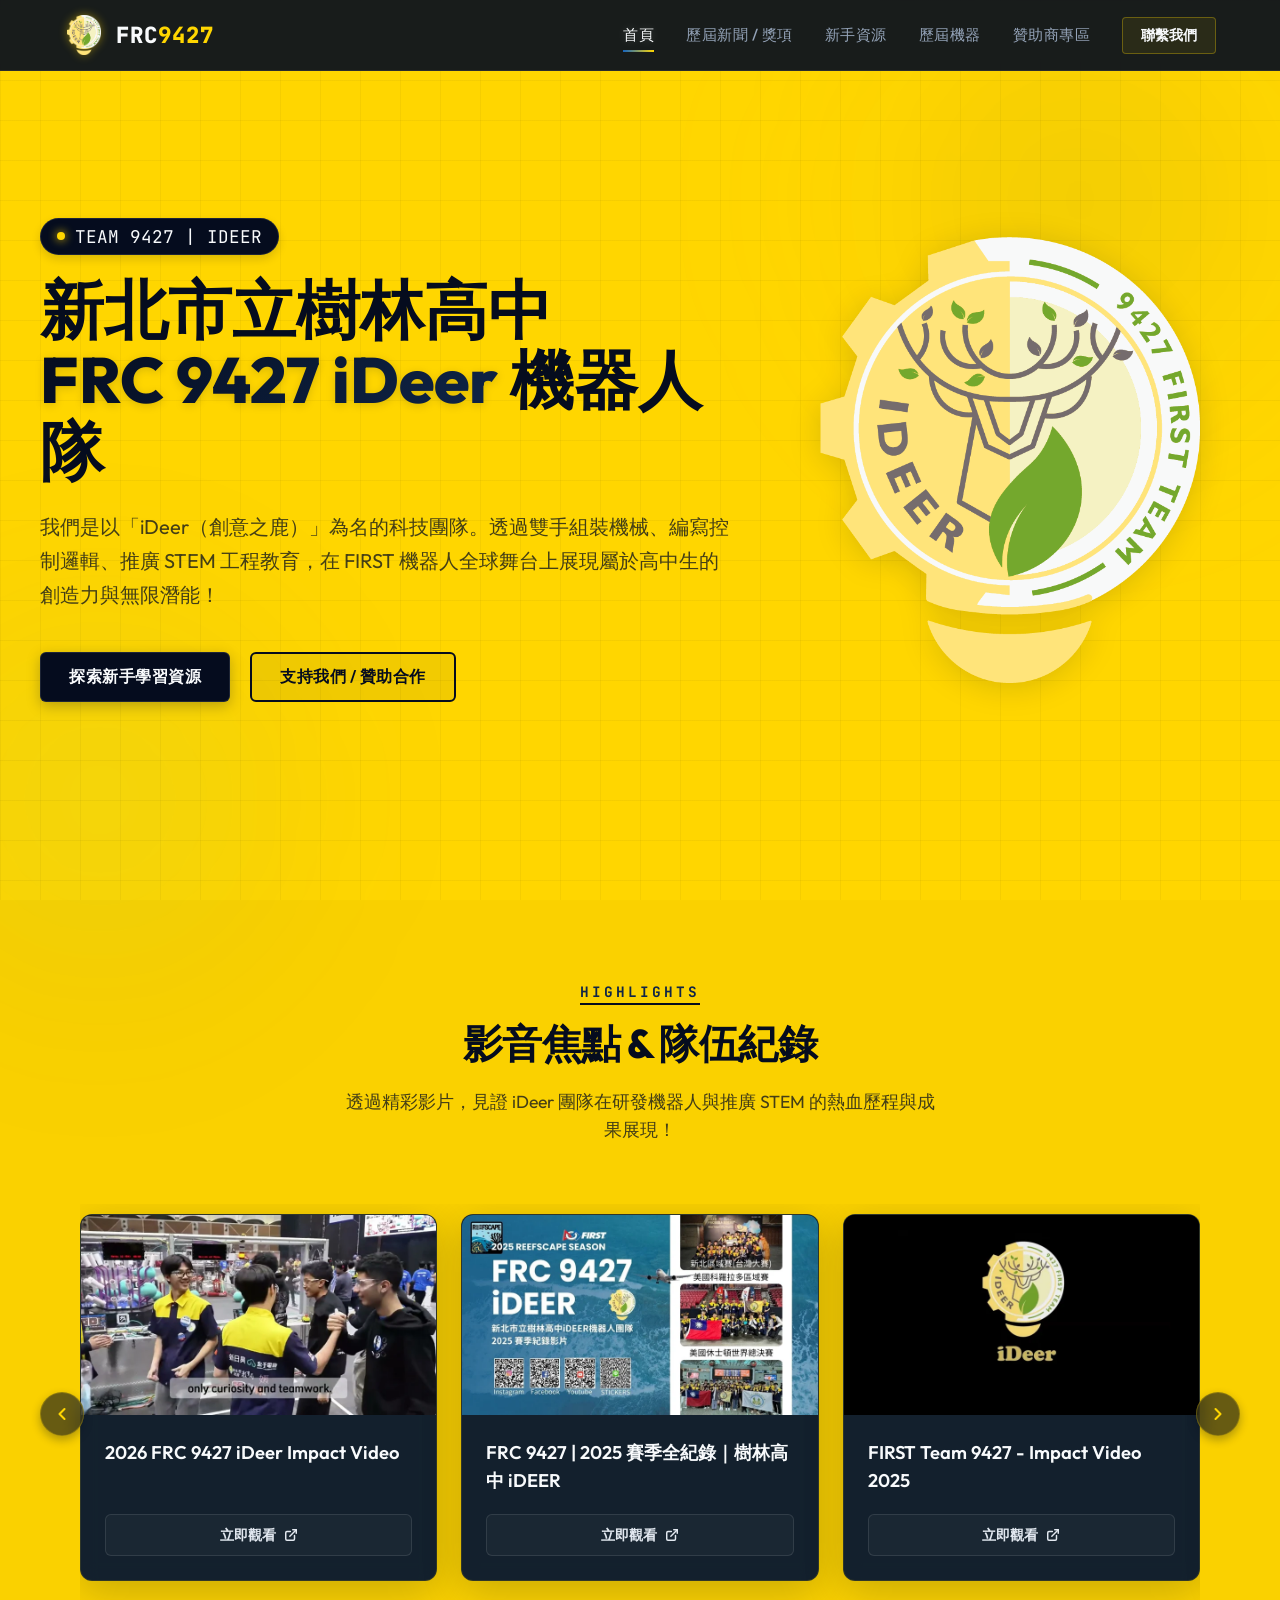
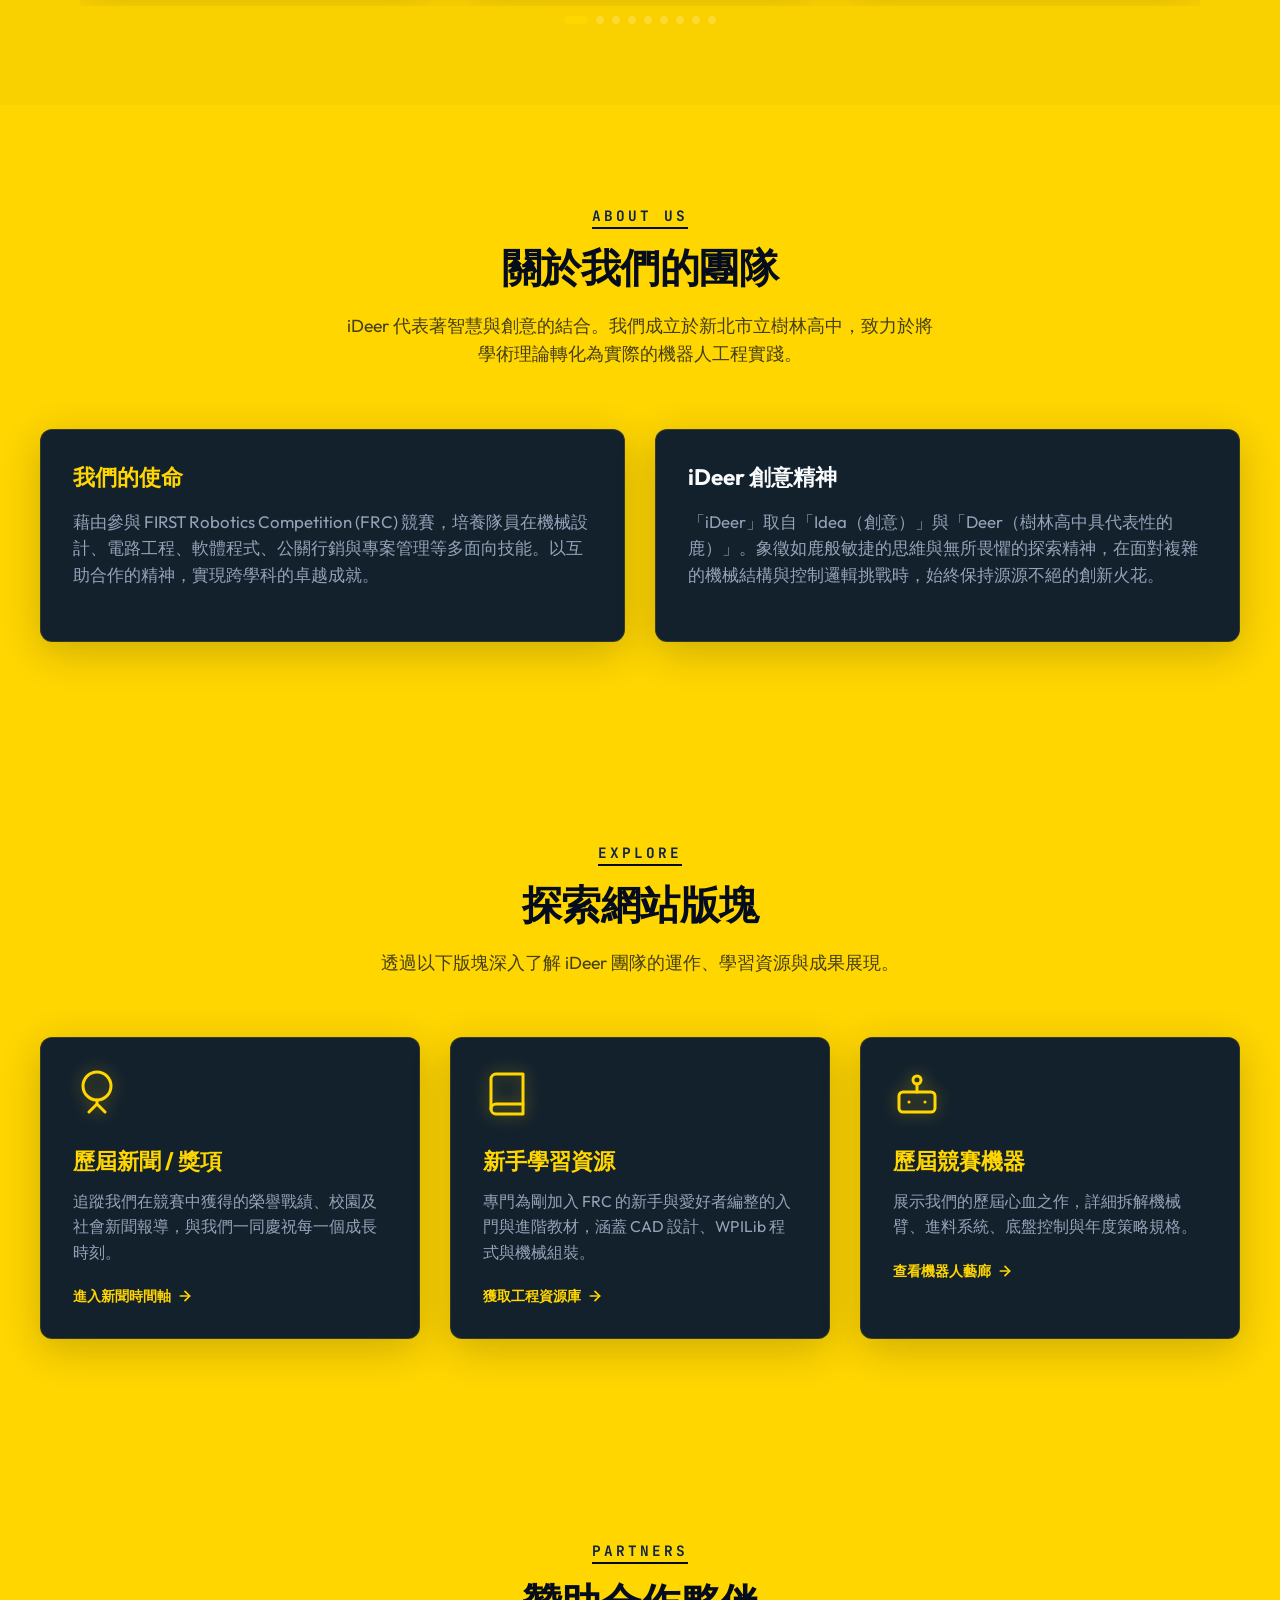
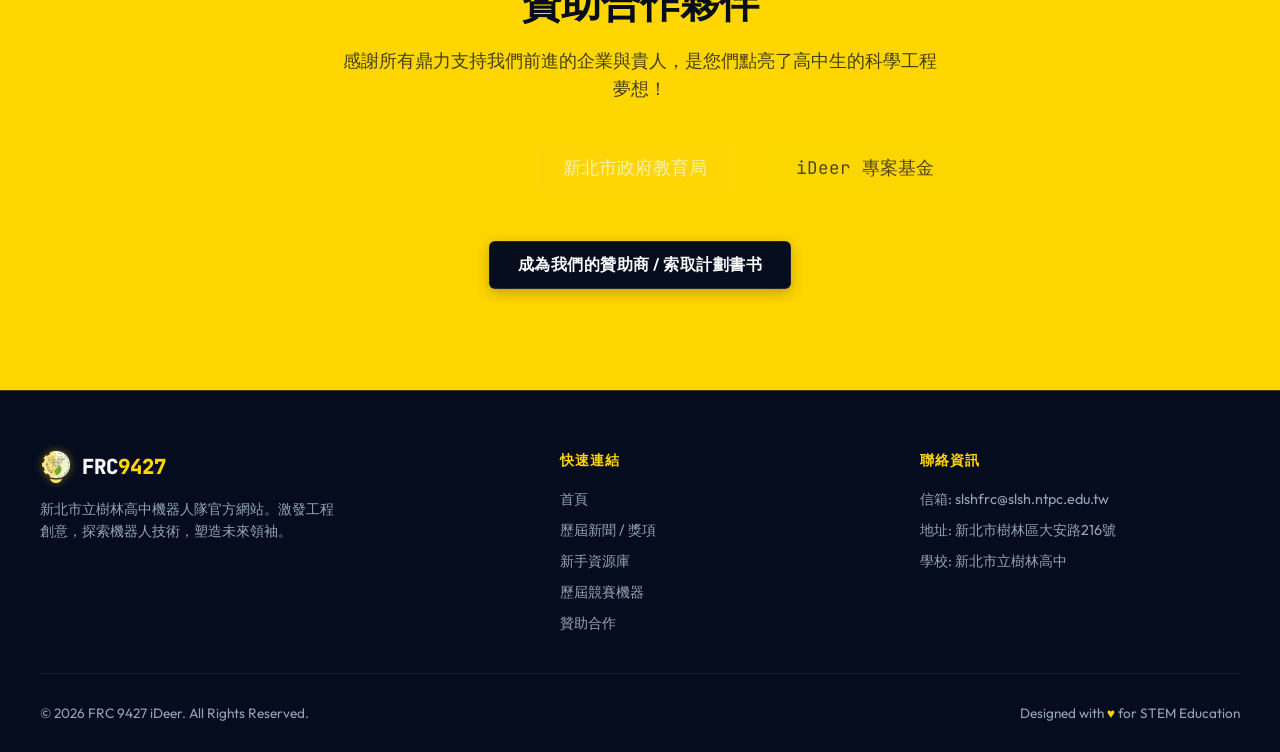
==== commit 669d6110: "feat(home): add high-fidelity video carousel section and optimized WebP covers" ====
--- a/index.html
+++ b/index.html
@@ -42,6 +42,245 @@
       </div>
     </section>
 
+    <!-- VIDEO FOCUS CAROUSEL SECTION -->
+    <section class="reveal video-carousel-section" style="background: rgba(255, 214, 0, 0.003); border-top: 1px solid rgba(255, 214, 0, 0.02); border-bottom: 1px solid rgba(255, 214, 0, 0.02); padding: 80px 0; position: relative; overflow: hidden;">
+      <div class="section-container">
+        <div class="section-header">
+          <span class="section-tag">Highlights</span>
+          <h2 class="section-title">影音焦點 & 隊伍紀錄</h2>
+          <p class="section-desc">透過精彩影片，見證 iDeer 團隊在研發機器人與推廣 STEM 的熱血歷程與成果展現！</p>
+        </div>
+
+        <div class="carousel-wrapper">
+          <!-- 左右控制按鈕 -->
+          <button class="carousel-control-btn btn-prev" aria-label="Previous slide">
+            <svg viewBox="0 0 24 24" fill="none" stroke="currentColor" stroke-width="2.5" stroke-linecap="round" stroke-linejoin="round">
+              <polyline points="15 18 9 12 15 6"></polyline>
+            </svg>
+          </button>
+          <button class="carousel-control-btn btn-next" aria-label="Next slide">
+            <svg viewBox="0 0 24 24" fill="none" stroke="currentColor" stroke-width="2.5" stroke-linecap="round" stroke-linejoin="round">
+              <polyline points="9 18 15 12 9 6"></polyline>
+            </svg>
+          </button>
+
+          <!-- 輪播軌道容器 -->
+          <div class="carousel-track" id="video-carousel-track">
+            <!-- Card 1 -->
+            <div class="carousel-card glass-card">
+              <div class="card-img-wrapper">
+                <img src="assets/images/videos/video_001.webp" alt="2026 FRC 9427 iDeer Impact Video" class="card-img" loading="lazy">
+                <div class="card-play-overlay">
+                  <svg viewBox="0 0 24 24" fill="currentColor" class="play-icon">
+                    <polygon points="5 3 19 12 5 21 5 3"></polygon>
+                  </svg>
+                </div>
+              </div>
+              <div class="card-info">
+                <h3 class="card-title">2026 FRC 9427 iDeer Impact Video</h3>
+                <a href="https://youtu.be/gyb7woZFOAI?si=ydS19fORwJ95qR46" target="_blank" class="card-action-btn">
+                  <span>立即觀看</span>
+                  <svg viewBox="0 0 24 24" fill="none" stroke="currentColor" stroke-width="2.5" stroke-linecap="round" stroke-linejoin="round">
+                    <path d="M18 13v6a2 2 0 0 1-2 2H5a2 2 0 0 1-2-2V8a2 2 0 0 1 2-2h6"></path>
+                    <polyline points="15 3 21 3 21 9"></polyline>
+                    <line x1="10" y1="14" x2="21" y2="3"></line>
+                  </svg>
+                </a>
+              </div>
+            </div>
+
+            <!-- Card 2 -->
+            <div class="carousel-card glass-card">
+              <div class="card-img-wrapper">
+                <img src="assets/images/videos/video_002.webp" alt="2025 賽季全紀錄" class="card-img" loading="lazy">
+                <div class="card-play-overlay">
+                  <svg viewBox="0 0 24 24" fill="currentColor" class="play-icon">
+                    <polygon points="5 3 19 12 5 21 5 3"></polygon>
+                  </svg>
+                </div>
+              </div>
+              <div class="card-info">
+                <h3 class="card-title">FRC 9427 | 2025 賽季全紀錄｜樹林高中 iDEER</h3>
+                <a href="https://www.youtube.com/watch?v=pk_J7Pp_Ehs" target="_blank" class="card-action-btn">
+                  <span>立即觀看</span>
+                  <svg viewBox="0 0 24 24" fill="none" stroke="currentColor" stroke-width="2.5" stroke-linecap="round" stroke-linejoin="round">
+                    <path d="M18 13v6a2 2 0 0 1-2 2H5a2 2 0 0 1-2-2V8a2 2 0 0 1 2-2h6"></path>
+                    <polyline points="15 3 21 3 21 9"></polyline>
+                    <line x1="10" y1="14" x2="21" y2="3"></line>
+                  </svg>
+                </a>
+              </div>
+            </div>
+
+            <!-- Card 3 -->
+            <div class="carousel-card glass-card">
+              <div class="card-img-wrapper">
+                <img src="assets/images/videos/video_003.webp" alt="Impact Video 2025" class="card-img" loading="lazy">
+                <div class="card-play-overlay">
+                  <svg viewBox="0 0 24 24" fill="currentColor" class="play-icon">
+                    <polygon points="5 3 19 12 5 21 5 3"></polygon>
+                  </svg>
+                </div>
+              </div>
+              <div class="card-info">
+                <h3 class="card-title">FIRST Team 9427 - Impact Video 2025</h3>
+                <a href="https://www.youtube.com/watch?v=JUu4h5PwJaE" target="_blank" class="card-action-btn">
+                  <span>立即觀看</span>
+                  <svg viewBox="0 0 24 24" fill="none" stroke="currentColor" stroke-width="2.5" stroke-linecap="round" stroke-linejoin="round">
+                    <path d="M18 13v6a2 2 0 0 1-2 2H5a2 2 0 0 1-2-2V8a2 2 0 0 1 2-2h6"></path>
+                    <polyline points="15 3 21 3 21 9"></polyline>
+                    <line x1="10" y1="14" x2="21" y2="3"></line>
+                  </svg>
+                </a>
+              </div>
+            </div>
+
+            <!-- Card 4 -->
+            <div class="carousel-card glass-card">
+              <div class="card-img-wrapper">
+                <img src="assets/images/videos/video_004.webp" alt="Robot in 5 weeks" class="card-img" loading="lazy">
+                <div class="card-play-overlay">
+                  <svg viewBox="0 0 24 24" fill="currentColor" class="play-icon">
+                    <polygon points="5 3 19 12 5 21 5 3"></polygon>
+                  </svg>
+                </div>
+              </div>
+              <div class="card-info">
+                <h3 class="card-title">Team 9427 iDEER - 2025 REEFSCAPE Robot in 5 weeks</h3>
+                <a href="https://www.youtube.com/watch?v=5P5DFO7Ry0o&t=25s" target="_blank" class="card-action-btn">
+                  <span>立即觀看</span>
+                  <svg viewBox="0 0 24 24" fill="none" stroke="currentColor" stroke-width="2.5" stroke-linecap="round" stroke-linejoin="round">
+                    <path d="M18 13v6a2 2 0 0 1-2 2H5a2 2 0 0 1-2-2V8a2 2 0 0 1 2-2h6"></path>
+                    <polyline points="15 3 21 3 21 9"></polyline>
+                    <line x1="10" y1="14" x2="21" y2="3"></line>
+                  </svg>
+                </a>
+              </div>
+            </div>
+
+            <!-- Card 5 -->
+            <div class="carousel-card glass-card">
+              <div class="card-img-wrapper">
+                <img src="assets/images/videos/video_005.webp" alt="Like A Deer Music Video" class="card-img" loading="lazy">
+                <div class="card-play-overlay">
+                  <svg viewBox="0 0 24 24" fill="currentColor" class="play-icon">
+                    <polygon points="5 3 19 12 5 21 5 3"></polygon>
+                  </svg>
+                </div>
+              </div>
+              <div class="card-info">
+                <h3 class="card-title">Like A Deer MV (2024 Southern Cross Regional)</h3>
+                <a href="https://www.youtube.com/watch?v=qI7DogPocPc" target="_blank" class="card-action-btn">
+                  <span>立即觀看</span>
+                  <svg viewBox="0 0 24 24" fill="none" stroke="currentColor" stroke-width="2.5" stroke-linecap="round" stroke-linejoin="round">
+                    <path d="M18 13v6a2 2 0 0 1-2 2H5a2 2 0 0 1-2-2V8a2 2 0 0 1 2-2h6"></path>
+                    <polyline points="15 3 21 3 21 9"></polyline>
+                    <line x1="10" y1="14" x2="21" y2="3"></line>
+                  </svg>
+                </a>
+              </div>
+            </div>
+
+            <!-- Card 6 -->
+            <div class="carousel-card glass-card">
+              <div class="card-img-wrapper">
+                <img src="assets/images/videos/video_006.webp" alt="Like a Deer MV Pre-Season" class="card-img" loading="lazy">
+                <div class="card-play-overlay">
+                  <svg viewBox="0 0 24 24" fill="currentColor" class="play-icon">
+                    <polygon points="5 3 19 12 5 21 5 3"></polygon>
+                  </svg>
+                </div>
+              </div>
+              <div class="card-info">
+                <h3 class="card-title">樹林高中 FRC 9427 － Like a Deer MV版 (Pre-Season)</h3>
+                <a href="https://www.youtube.com/watch?v=3KbH438oagc" target="_blank" class="card-action-btn">
+                  <span>立即觀看</span>
+                  <svg viewBox="0 0 24 24" fill="none" stroke="currentColor" stroke-width="2.5" stroke-linecap="round" stroke-linejoin="round">
+                    <path d="M18 13v6a2 2 0 0 1-2 2H5a2 2 0 0 1-2-2V8a2 2 0 0 1 2-2h6"></path>
+                    <polyline points="15 3 21 3 21 9"></polyline>
+                    <line x1="10" y1="14" x2="21" y2="3"></line>
+                  </svg>
+                </a>
+              </div>
+            </div>
+
+            <!-- Card 7 -->
+            <div class="carousel-card glass-card">
+              <div class="card-img-wrapper">
+                <img src="assets/images/videos/video_007.webp" alt="2025新北FRC新生盃開幕影片" class="card-img" loading="lazy">
+                <div class="card-play-overlay">
+                  <svg viewBox="0 0 24 24" fill="currentColor" class="play-icon">
+                    <polygon points="5 3 19 12 5 21 5 3"></polygon>
+                  </svg>
+                </div>
+              </div>
+              <div class="card-info">
+                <h3 class="card-title">2025 新北 FRC 新生盃開幕影片</h3>
+                <a href="https://www.youtube.com/watch?v=zNt2UkwO9gw" target="_blank" class="card-action-btn">
+                  <span>立即觀看</span>
+                  <svg viewBox="0 0 24 24" fill="none" stroke="currentColor" stroke-width="2.5" stroke-linecap="round" stroke-linejoin="round">
+                    <path d="M18 13v6a2 2 0 0 1-2 2H5a2 2 0 0 1-2-2V8a2 2 0 0 1 2-2h6"></path>
+                    <polyline points="15 3 21 3 21 9"></polyline>
+                    <line x1="10" y1="14" x2="21" y2="3"></line>
+                  </svg>
+                </a>
+              </div>
+            </div>
+
+            <!-- Card 8 -->
+            <div class="carousel-card glass-card">
+              <div class="card-img-wrapper">
+                <img src="assets/images/videos/video_008.webp" alt="季後賽回顧影片" class="card-img" loading="lazy">
+                <div class="card-play-overlay">
+                  <svg viewBox="0 0 24 24" fill="currentColor" class="play-icon">
+                    <polygon points="5 3 19 12 5 21 5 3"></polygon>
+                  </svg>
+                </div>
+              </div>
+              <div class="card-info">
+                <h3 class="card-title">2024 FRC 機器人臺灣季後賽回顧影片</h3>
+                <a href="https://www.youtube.com/watch?v=qbTGLrCF16w" target="_blank" class="card-action-btn">
+                  <span>立即觀看</span>
+                  <svg viewBox="0 0 24 24" fill="none" stroke="currentColor" stroke-width="2.5" stroke-linecap="round" stroke-linejoin="round">
+                    <path d="M18 13v6a2 2 0 0 1-2 2H5a2 2 0 0 1-2-2V8a2 2 0 0 1 2-2h6"></path>
+                    <polyline points="15 3 21 3 21 9"></polyline>
+                    <line x1="10" y1="14" x2="21" y2="3"></line>
+                  </svg>
+                </a>
+              </div>
+            </div>
+
+            <!-- Card 9 -->
+            <div class="carousel-card glass-card">
+              <div class="card-img-wrapper">
+                <img src="assets/images/videos/video_009.webp" alt="季後賽宣傳影片" class="card-img" loading="lazy">
+                <div class="card-play-overlay">
+                  <svg viewBox="0 0 24 24" fill="currentColor" class="play-icon">
+                    <polygon points="5 3 19 12 5 21 5 3"></polygon>
+                  </svg>
+                </div>
+              </div>
+              <div class="card-info">
+                <h3 class="card-title">2024 FRC 機器人臺灣季後賽宣傳影片</h3>
+                <a href="https://www.youtube.com/watch?v=JoyeqFqjIeM" target="_blank" class="card-action-btn">
+                  <span>立即觀看</span>
+                  <svg viewBox="0 0 24 24" fill="none" stroke="currentColor" stroke-width="2.5" stroke-linecap="round" stroke-linejoin="round">
+                    <path d="M18 13v6a2 2 0 0 1-2 2H5a2 2 0 0 1-2-2V8a2 2 0 0 1 2-2h6"></path>
+                    <polyline points="15 3 21 3 21 9"></polyline>
+                    <line x1="10" y1="14" x2="21" y2="3"></line>
+                  </svg>
+                </a>
+              </div>
+            </div>
+
+          </div>
+          
+          <!-- 底部小圓點導覽 (Dots Indicators) -->
+          <div class="carousel-dots" id="video-carousel-dots"></div>
+        </div>
+      </div>
+    </section>
+
     <!-- TEAM INTRODUCTION SECTION -->
     <section class="reveal">
       <div class="section-container">
@@ -152,5 +391,189 @@
 
   <!-- Main orchestrator script -->
   <script src="assets/js/main.js"></script>
+
+  <!-- Video Carousel Controller Script (High Performance & Smooth Scrolling) -->
+  <script>
+    document.addEventListener("DOMContentLoaded", function () {
+      const track = document.getElementById('video-carousel-track');
+      const cards = track.querySelectorAll('.carousel-card');
+      const dotsContainer = document.getElementById('video-carousel-dots');
+      const prevBtn = document.querySelector('.carousel-control-btn.btn-prev');
+      const nextBtn = document.querySelector('.carousel-control-btn.btn-next');
+      
+      if (!track || !cards.length || !dotsContainer) return;
+
+      // 建立小圓點導覽
+      cards.forEach((_, index) => {
+        const dot = document.createElement('div');
+        dot.classList.add('carousel-dot');
+        if (index === 0) dot.classList.add('active');
+        
+        // 點擊小圓點跳轉
+        dot.addEventListener('click', () => {
+          scrollToCard(index);
+        });
+        dotsContainer.appendChild(dot);
+      });
+      
+      const dots = dotsContainer.querySelectorAll('.carousel-dot');
+      
+      // 平滑滾動至特定卡片
+      function scrollToCard(index) {
+        if (index < 0 || index >= cards.length) return;
+        const card = cards[index];
+        const cardWidth = card.getBoundingClientRect().width;
+        const gap = 24; // CSS 中的 gap 寬度
+        
+        track.scrollTo({
+          left: index * (cardWidth + gap),
+          behavior: 'smooth'
+        });
+      }
+      
+      // 監聽滾動事件，自動同步更新 active 小圓點
+      let scrollTimeout;
+      track.addEventListener('scroll', () => {
+        // 使用 debounce 避免過於頻繁的計算
+        if (scrollTimeout) clearTimeout(scrollTimeout);
+        scrollTimeout = setTimeout(() => {
+          const card = cards[0];
+          if (!card) return;
+          const cardWidth = card.getBoundingClientRect().width;
+          const gap = 24;
+          const scrollLeft = track.scrollLeft;
+          
+          // 計算當前最接近哪一張卡片
+          const activeIndex = Math.round(scrollLeft / (cardWidth + gap));
+          
+          dots.forEach((dot, index) => {
+            if (index === activeIndex) {
+              dot.classList.add('active');
+            } else {
+              dot.classList.remove('active');
+            }
+          });
+        }, 50);
+      });
+      
+      // 左右切換按鈕事件
+      prevBtn.addEventListener('click', () => {
+        const card = cards[0];
+        if (!card) return;
+        const cardWidth = card.getBoundingClientRect().width;
+        const gap = 24;
+        
+        track.scrollBy({
+          left: -(cardWidth + gap),
+          behavior: 'smooth'
+        });
+      });
+      
+      nextBtn.addEventListener('click', () => {
+        const card = cards[0];
+        if (!card) return;
+        const cardWidth = card.getBoundingClientRect().width;
+        const gap = 24;
+        
+        // 如果已經滾動到最右端，則循環回到最左端起點
+        const maxScroll = track.scrollWidth - track.clientWidth;
+        if (track.scrollLeft >= maxScroll - 15) {
+          track.scrollTo({
+            left: 0,
+            behavior: 'smooth'
+          });
+        } else {
+          track.scrollBy({
+            left: cardWidth + gap,
+            behavior: 'smooth'
+          });
+        }
+      });
+      
+      // 自動輪播計時器邏輯
+      let autoPlayInterval = null;
+      
+      function startAutoPlay() {
+        if (autoPlayInterval) return;
+        autoPlayInterval = setInterval(() => {
+          const card = cards[0];
+          if (!card) return;
+          const cardWidth = card.getBoundingClientRect().width;
+          const gap = 24;
+          const maxScroll = track.scrollWidth - track.clientWidth;
+          
+          if (track.scrollLeft >= maxScroll - 15) {
+            track.scrollTo({
+              left: 0,
+              behavior: 'smooth'
+            });
+          } else {
+            track.scrollBy({
+              left: cardWidth + gap,
+              behavior: 'smooth'
+            });
+          }
+        }, 4000); // 每 4 秒輪播一次
+      }
+      
+      function stopAutoPlay() {
+        if (autoPlayInterval) {
+          clearInterval(autoPlayInterval);
+          autoPlayInterval = null;
+        }
+      }
+      
+      // 懸停時暫停，滑開時恢復自動播放
+      const carouselWrapper = document.querySelector('.carousel-wrapper');
+      if (carouselWrapper) {
+        carouselWrapper.addEventListener('mouseenter', stopAutoPlay);
+        carouselWrapper.addEventListener('mouseleave', startAutoPlay);
+      }
+      
+      // 觸控手勢開始時暫停，結束時恢復
+      track.addEventListener('touchstart', stopAutoPlay, { passive: true });
+      track.addEventListener('touchend', startAutoPlay, { passive: true });
+      
+      // 啟動自動播放
+      startAutoPlay();
+      
+      // 滑鼠拖曳手勢支援 (Drag to Scroll)
+      let isDown = false;
+      let startX;
+      let scrollLeftVal;
+      
+      track.addEventListener('mousedown', (e) => {
+        isDown = true;
+        track.style.scrollBehavior = 'auto'; // 拖曳時關閉平滑滾動以獲得即時回饋
+        startX = e.pageX - track.offsetLeft;
+        scrollLeftVal = track.scrollLeft;
+        stopAutoPlay();
+      });
+      
+      track.addEventListener('mouseleave', () => {
+        if (isDown) {
+          isDown = false;
+          track.style.scrollBehavior = 'smooth';
+          startAutoPlay();
+        }
+      });
+      
+      track.addEventListener('mouseup', () => {
+        if (isDown) {
+          isDown = false;
+          track.style.scrollBehavior = 'smooth';
+          startAutoPlay();
+        }
+      });
+      
+      track.addEventListener('mousemove', (e) => {
+        if (!isDown) return;
+        e.preventDefault();
+        const x = e.pageX - track.offsetLeft;
+        const walk = (x - startX) * 1.5; // 滾動靈敏度乘數
+        track.scrollLeft = scrollLeftVal - walk;
+      });
+    });
+  </script>
 </body>
 </html>
--- a/assets/css/style.css
+++ b/assets/css/style.css
@@ -1132,54 +1132,197 @@
 }
 
 .sponsor-card {
-  background: var(--bg-card);
-  border: 1px solid rgba(255, 214, 0, 0.15);
-  border-radius: 8px;
+  background: rgba(255, 255, 255, 0.02);
+  border: 1px solid rgba(255, 255, 255, 0.08);
+  backdrop-filter: blur(12px);
+  -webkit-backdrop-filter: blur(12px);
+  border-radius: 12px;
   display: flex;
   align-items: center;
   justify-content: center;
-  aspect-ratio: 2.5/1;
-  padding: 24px;
-  transition: var(--transition-normal);
-}
-
-.sponsor-card:hover {
-  transform: scale(1.04);
-  border-color: var(--primary-yellow);
-  box-shadow: 0 8px 30px rgba(5, 12, 30, 0.35);
-}
-
-.tier-titanium .sponsor-card {
-  border: 1.5px solid rgba(255, 214, 0, 0.25);
-  background: var(--bg-card);
-}
-.tier-titanium .sponsor-card:hover {
-  border-color: var(--primary-yellow);
-  box-shadow: 0 0 25px rgba(255, 214, 0, 0.25);
-}
-
+  aspect-ratio: 2.3/1;
+  padding: 20px;
+  transition: all 0.4s cubic-bezier(0.165, 0.84, 0.44, 1);
+  position: relative;
+  overflow: hidden;
+  box-shadow: 0 4px 20px rgba(0, 0, 0, 0.2);
+}
+
+/* 實際圖片標誌樣式 */
+.sponsor-logo-img {
+  max-width: 90%;
+  max-height: 80%;
+  object-fit: contain;
+  filter: grayscale(30%) brightness(0.9) opacity(0.85);
+  transition: all 0.4s ease;
+  z-index: 2;
+}
+
+.sponsor-card:hover .sponsor-logo-img {
+  filter: grayscale(0%) brightness(1) opacity(1);
+  transform: scale(1.05);
+}
+
+/* 預設 SVG 線條標誌與文字排版樣式 */
 .sponsor-placeholder {
   display: flex;
-  align-items: center;
-  gap: 10px;
-  color: var(--text-gray);
-  font-family: var(--font-mono);
-  font-size: 0.9rem;
-}
-
-.sponsor-placeholder svg {
-  width: 24px;
-  height: 24px;
+  flex-direction: column;
+  align-items: center;
+  justify-content: center;
+  text-align: center;
+  gap: 8px;
+  width: 100%;
+  height: 100%;
+  z-index: 2;
+}
+
+.sponsor-logo-svg {
+  display: flex;
+  align-items: center;
+  justify-content: center;
+  transition: all 0.4s ease;
+}
+
+.sponsor-logo-svg svg {
+  width: 38px;
+  height: 38px;
   stroke: var(--text-gray);
   stroke-width: 1.5;
-}
-
-.tier-titanium .sponsor-placeholder {
+  fill: none;
+  transition: all 0.4s ease;
+}
+
+.sponsor-info {
+  display: flex;
+  flex-direction: column;
+  gap: 2px;
+}
+
+.sponsor-name-zh {
+  font-size: 0.95rem;
+  font-weight: 700;
+  color: var(--text-white);
+  transition: all 0.4s ease;
+}
+
+.sponsor-name-en {
+  font-family: var(--font-mono);
+  font-size: 0.7rem;
+  color: var(--text-gray);
+  text-transform: uppercase;
+  letter-spacing: 0.5px;
+}
+
+/* 鈦金級特殊樣式與懸停發光 */
+.tier-titanium .sponsor-card {
+  border: 1.5px solid rgba(255, 214, 0, 0.15);
+  background: rgba(255, 214, 0, 0.02);
+}
+
+.tier-titanium .sponsor-logo-svg svg {
+  stroke: var(--primary-yellow);
+  filter: drop-shadow(0 0 3px rgba(255, 214, 0, 0.4));
+}
+
+.tier-titanium .sponsor-card:hover {
+  transform: translateY(-5px);
+  border-color: rgba(255, 214, 0, 0.6);
+  box-shadow: 0 10px 30px rgba(255, 214, 0, 0.25), inset 0 0 15px rgba(255, 214, 0, 0.1);
+}
+
+.tier-titanium .sponsor-card:hover .sponsor-name-zh {
   color: var(--primary-yellow);
-}
-.tier-titanium .sponsor-placeholder svg {
+  text-shadow: 0 0 8px rgba(255, 214, 0, 0.5);
+}
+
+.tier-titanium .sponsor-card:hover .sponsor-logo-svg svg {
+  transform: scale(1.1) rotate(5deg);
   stroke: var(--primary-yellow);
-  filter: drop-shadow(0 0 4px var(--primary-yellow-glow));
+  filter: drop-shadow(0 0 8px rgba(255, 214, 0, 0.8));
+}
+
+/* 黃金級特殊樣式與懸停發光 */
+.tier-gold .sponsor-card {
+  border: 1px solid rgba(255, 152, 0, 0.15);
+  background: rgba(255, 152, 0, 0.01);
+}
+
+.tier-gold .sponsor-logo-svg svg {
+  stroke: #ff9800;
+  filter: drop-shadow(0 0 3px rgba(255, 152, 0, 0.4));
+}
+
+.tier-gold .sponsor-card:hover {
+  transform: translateY(-5px);
+  border-color: rgba(255, 152, 0, 0.6);
+  box-shadow: 0 10px 30px rgba(255, 152, 0, 0.2), inset 0 0 15px rgba(255, 152, 0, 0.08);
+}
+
+.tier-gold .sponsor-card:hover .sponsor-name-zh {
+  color: #ff9800;
+  text-shadow: 0 0 8px rgba(255, 152, 0, 0.5);
+}
+
+.tier-gold .sponsor-card:hover .sponsor-logo-svg svg {
+  transform: scale(1.1) rotate(5deg);
+  stroke: #ff9800;
+  filter: drop-shadow(0 0 8px rgba(255, 152, 0, 0.8));
+}
+
+/* 白銀級特殊樣式與懸停發光 */
+.tier-silver .sponsor-card {
+  border: 1px solid rgba(0, 229, 255, 0.15);
+  background: rgba(0, 229, 255, 0.01);
+}
+
+.tier-silver .sponsor-logo-svg svg {
+  stroke: #00e5ff;
+  filter: drop-shadow(0 0 3px rgba(0, 229, 255, 0.4));
+}
+
+.tier-silver .sponsor-card:hover {
+  transform: translateY(-4px);
+  border-color: rgba(0, 229, 255, 0.6);
+  box-shadow: 0 8px 25px rgba(0, 229, 255, 0.2), inset 0 0 12px rgba(0, 229, 255, 0.08);
+}
+
+.tier-silver .sponsor-card:hover .sponsor-name-zh {
+  color: #00e5ff;
+  text-shadow: 0 0 8px rgba(0, 229, 255, 0.5);
+}
+
+.tier-silver .sponsor-card:hover .sponsor-logo-svg svg {
+  transform: scale(1.1) rotate(5deg);
+  stroke: #00e5ff;
+  filter: drop-shadow(0 0 8px rgba(0, 229, 255, 0.8));
+}
+
+/* 為了排版一致，微調各等級的高度與內距 */
+.tier-titanium .sponsor-logo-svg svg {
+  width: 42px;
+  height: 42px;
+}
+.tier-titanium .sponsor-name-zh {
+  font-size: 1.05rem;
+}
+
+.tier-gold .sponsor-logo-svg svg {
+  width: 36px;
+  height: 36px;
+}
+.tier-gold .sponsor-name-zh {
+  font-size: 0.95rem;
+}
+
+.tier-silver .sponsor-logo-svg svg {
+  width: 32px;
+  height: 32px;
+}
+.tier-silver .sponsor-name-zh {
+  font-size: 0.9rem;
+}
+.tier-silver .sponsor-name-en {
+  font-size: 0.65rem;
 }
 
 /* Why support section */
@@ -1816,3 +1959,306 @@
   z-index: 9999 !important; /* Ensure it floats above all other custom backgrounds */
 }
 
+/* ==========================================
+   WIDE SCREEN & HIGH RESOLUTION SATURATED LAYOUT OPTIMIZATION
+   ========================================== */
+/* 適用於常見 1080p 寬螢幕 / 稍微拉寬的瀏覽器 */
+@media (min-width: 1300px) {
+  .section-container, .nav-container {
+    max-width: 1400px;
+    width: 92%;
+  }
+  .timeline {
+    max-width: 1100px;
+  }
+}
+
+/* 適用於 2K 螢幕 / 較大瀏覽器視窗 */
+@media (min-width: 1600px) {
+  .section-container, .nav-container {
+    max-width: 1550px;
+    width: 94%;
+  }
+  .timeline {
+    max-width: 1250px;
+  }
+}
+
+/* 適用於 4K 螢幕 / 超寬巨型顯示器 */
+@media (min-width: 2000px) {
+  .section-container, .nav-container {
+    max-width: 1800px;
+    width: 95%;
+  }
+  .timeline {
+    max-width: 1400px;
+  }
+}
+
+/* ==========================================
+   VIDEO FOCUS CAROUSEL SECTION STYLE
+   ========================================== */
+.video-carousel-section {
+  position: relative;
+  background: rgba(5, 12, 30, 0.02) !important;
+}
+
+.carousel-wrapper {
+  position: relative;
+  margin: 0 auto;
+  padding: 0 40px; /* 預留空間給左右按鈕 */
+  max-width: 100%;
+}
+
+.carousel-track {
+  display: flex;
+  gap: 24px;
+  overflow-x: auto;
+  scroll-behavior: smooth;
+  scrollbar-width: none; /* Firefox 隱藏滾動條 */
+  -ms-overflow-style: none; /* IE 隱藏滾動條 */
+  padding: 10px 0 25px 0;
+  cursor: grab;
+}
+
+.carousel-track:active {
+  cursor: grabbing;
+}
+
+.carousel-track::-webkit-scrollbar {
+  display: none; /* Chrome/Safari 隱藏滾動條 */
+}
+
+/* 卡片寬度計算：桌機預設 3 張卡片 */
+.carousel-card {
+  flex: 0 0 calc((100% - 48px) / 3);
+  max-width: calc((100% - 48px) / 3);
+  box-sizing: border-box;
+  padding: 0 !important; /* 覆蓋 padding */
+  display: flex;
+  flex-direction: column;
+  height: 100%;
+  background: var(--bg-card);
+  border: 1px solid rgba(255, 214, 0, 0.12) !important;
+  border-radius: 12px;
+  overflow: hidden;
+  transition: transform var(--transition-normal), border-color var(--transition-normal), box-shadow var(--transition-normal);
+}
+
+.carousel-card:hover {
+  transform: translateY(-8px);
+  border-color: var(--primary-yellow) !important;
+  box-shadow: 0 12px 30px rgba(255, 214, 0, 0.15), 0 4px 12px rgba(5, 12, 30, 0.35);
+}
+
+.card-img-wrapper {
+  position: relative;
+  width: 100%;
+  padding-top: 56.25%; /* 16:9 Aspect Ratio */
+  overflow: hidden;
+  background: #000;
+}
+
+.card-img {
+  position: absolute;
+  top: 0;
+  left: 0;
+  width: 100%;
+  height: 100%;
+  object-fit: cover;
+  transition: transform var(--transition-slow);
+}
+
+.carousel-card:hover .card-img {
+  transform: scale(1.06);
+}
+
+/* 播放 Overlay 特效 */
+.card-play-overlay {
+  position: absolute;
+  top: 0;
+  left: 0;
+  width: 100%;
+  height: 100%;
+  background: rgba(5, 12, 30, 0.4);
+  display: flex;
+  align-items: center;
+  justify-content: center;
+  opacity: 0;
+  transition: opacity var(--transition-normal);
+  z-index: 2;
+}
+
+.play-icon {
+  width: 50px;
+  height: 50px;
+  color: var(--primary-yellow);
+  filter: drop-shadow(0 0 8px var(--primary-yellow-glow));
+  transform: scale(0.8);
+  transition: transform var(--transition-normal);
+}
+
+.carousel-card:hover .card-play-overlay {
+  opacity: 1;
+}
+
+.carousel-card:hover .play-icon {
+  transform: scale(1);
+}
+
+.card-info {
+  padding: 24px;
+  display: flex;
+  flex-direction: column;
+  flex-grow: 1;
+  justify-content: space-between;
+}
+
+.card-title {
+  font-size: 1.15rem;
+  font-weight: 600;
+  line-height: 1.5;
+  margin-bottom: 20px;
+  color: var(--text-white);
+  overflow: hidden;
+  text-overflow: ellipsis;
+  display: -webkit-box;
+  -webkit-line-clamp: 2;
+  -webkit-box-orient: vertical;
+  height: 3.0em; /* 確保兩行高度固定，對齊排版 */
+  transition: color var(--transition-fast);
+}
+
+.carousel-card:hover .card-title {
+  color: var(--primary-yellow);
+}
+
+/* 卡片操作按鈕 */
+.card-action-btn {
+  display: inline-flex;
+  align-items: center;
+  justify-content: center;
+  gap: 8px;
+  width: 100%;
+  padding: 10px 16px;
+  border-radius: 6px;
+  background: rgba(255, 255, 255, 0.03);
+  border: 1px solid rgba(255, 255, 255, 0.1);
+  color: var(--text-light);
+  font-weight: 600;
+  font-size: 0.9rem;
+  font-family: var(--font-mono);
+  transition: all var(--transition-normal);
+}
+
+.card-action-btn svg {
+  width: 14px;
+  height: 14px;
+  transition: transform var(--transition-fast);
+}
+
+.card-action-btn:hover {
+  background: var(--primary-yellow);
+  border-color: var(--primary-yellow);
+  color: var(--text-dark);
+  box-shadow: var(--shadow-yellow);
+  transform: translateY(-2px);
+}
+
+.card-action-btn:hover svg {
+  transform: translate(2px, -2px);
+}
+
+/* 輪播控制按鈕 - 毛玻璃圓圈造型 */
+.carousel-control-btn {
+  position: absolute;
+  top: calc(50% - 22px);
+  width: 44px;
+  height: 44px;
+  border-radius: 50%;
+  background: rgba(5, 12, 30, 0.6);
+  border: 1px solid rgba(255, 214, 0, 0.25);
+  color: var(--primary-yellow);
+  display: flex;
+  align-items: center;
+  justify-content: center;
+  cursor: pointer;
+  z-index: 10;
+  backdrop-filter: blur(8px);
+  -webkit-backdrop-filter: blur(8px);
+  transition: all var(--transition-normal);
+  box-shadow: 0 4px 10px rgba(5, 12, 30, 0.3);
+}
+
+.carousel-control-btn svg {
+  width: 20px;
+  height: 20px;
+}
+
+.carousel-control-btn.btn-prev {
+  left: 0;
+}
+
+.carousel-control-btn.btn-next {
+  right: 0;
+}
+
+.carousel-control-btn:hover {
+  background: var(--primary-yellow);
+  color: var(--text-dark);
+  border-color: var(--primary-yellow);
+  box-shadow: var(--shadow-yellow);
+  transform: scale(1.1);
+}
+
+.carousel-control-btn:active {
+  transform: scale(0.95);
+}
+
+/* 底部導覽小圓點 */
+.carousel-dots {
+  display: flex;
+  justify-content: center;
+  gap: 8px;
+  margin-top: 10px;
+}
+
+.carousel-dot {
+  width: 8px;
+  height: 8px;
+  border-radius: 50%;
+  background: rgba(255, 255, 255, 0.2);
+  cursor: pointer;
+  transition: all var(--transition-normal);
+}
+
+.carousel-dot.active {
+  width: 24px;
+  border-radius: 4px;
+  background: var(--primary-yellow);
+  box-shadow: var(--shadow-yellow);
+}
+
+/* 響應式調整 */
+@media (max-width: 992px) {
+  .carousel-card {
+    flex: 0 0 calc((100% - 24px) / 2);
+    max-width: calc((100% - 24px) / 2);
+  }
+}
+
+@media (max-width: 680px) {
+  .carousel-wrapper {
+    padding: 0; /* 手機版貼邊以擴大滾動範圍 */
+  }
+  .carousel-card {
+    flex: 0 0 85%; /* 卡片寬度佔 85%，讓右側露出下一張卡片的邊緣，提示可滑動 */
+    max-width: 85%;
+  }
+  .carousel-control-btn {
+    display: none; /* 手機版以觸控滑動為主，隱藏按鈕 */
+  }
+  .carousel-track {
+    padding-bottom: 15px;
+  }
+}
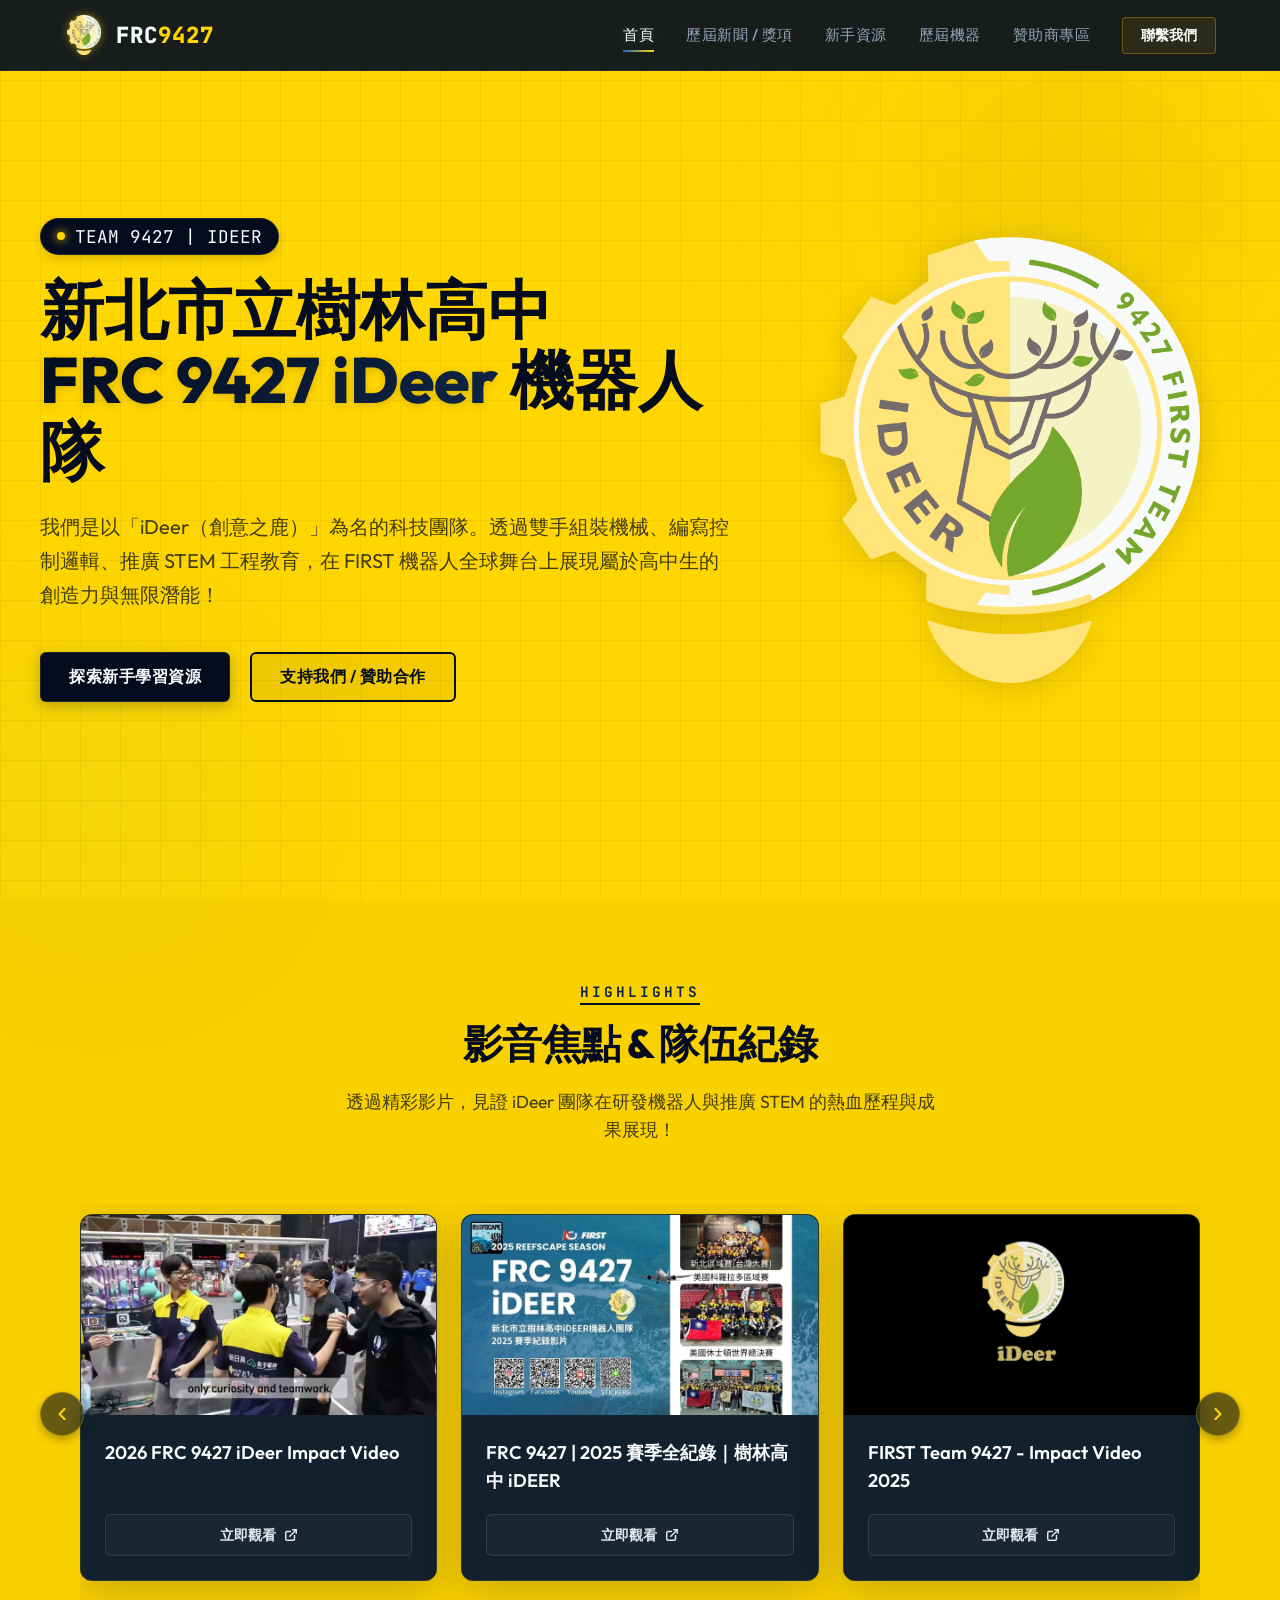
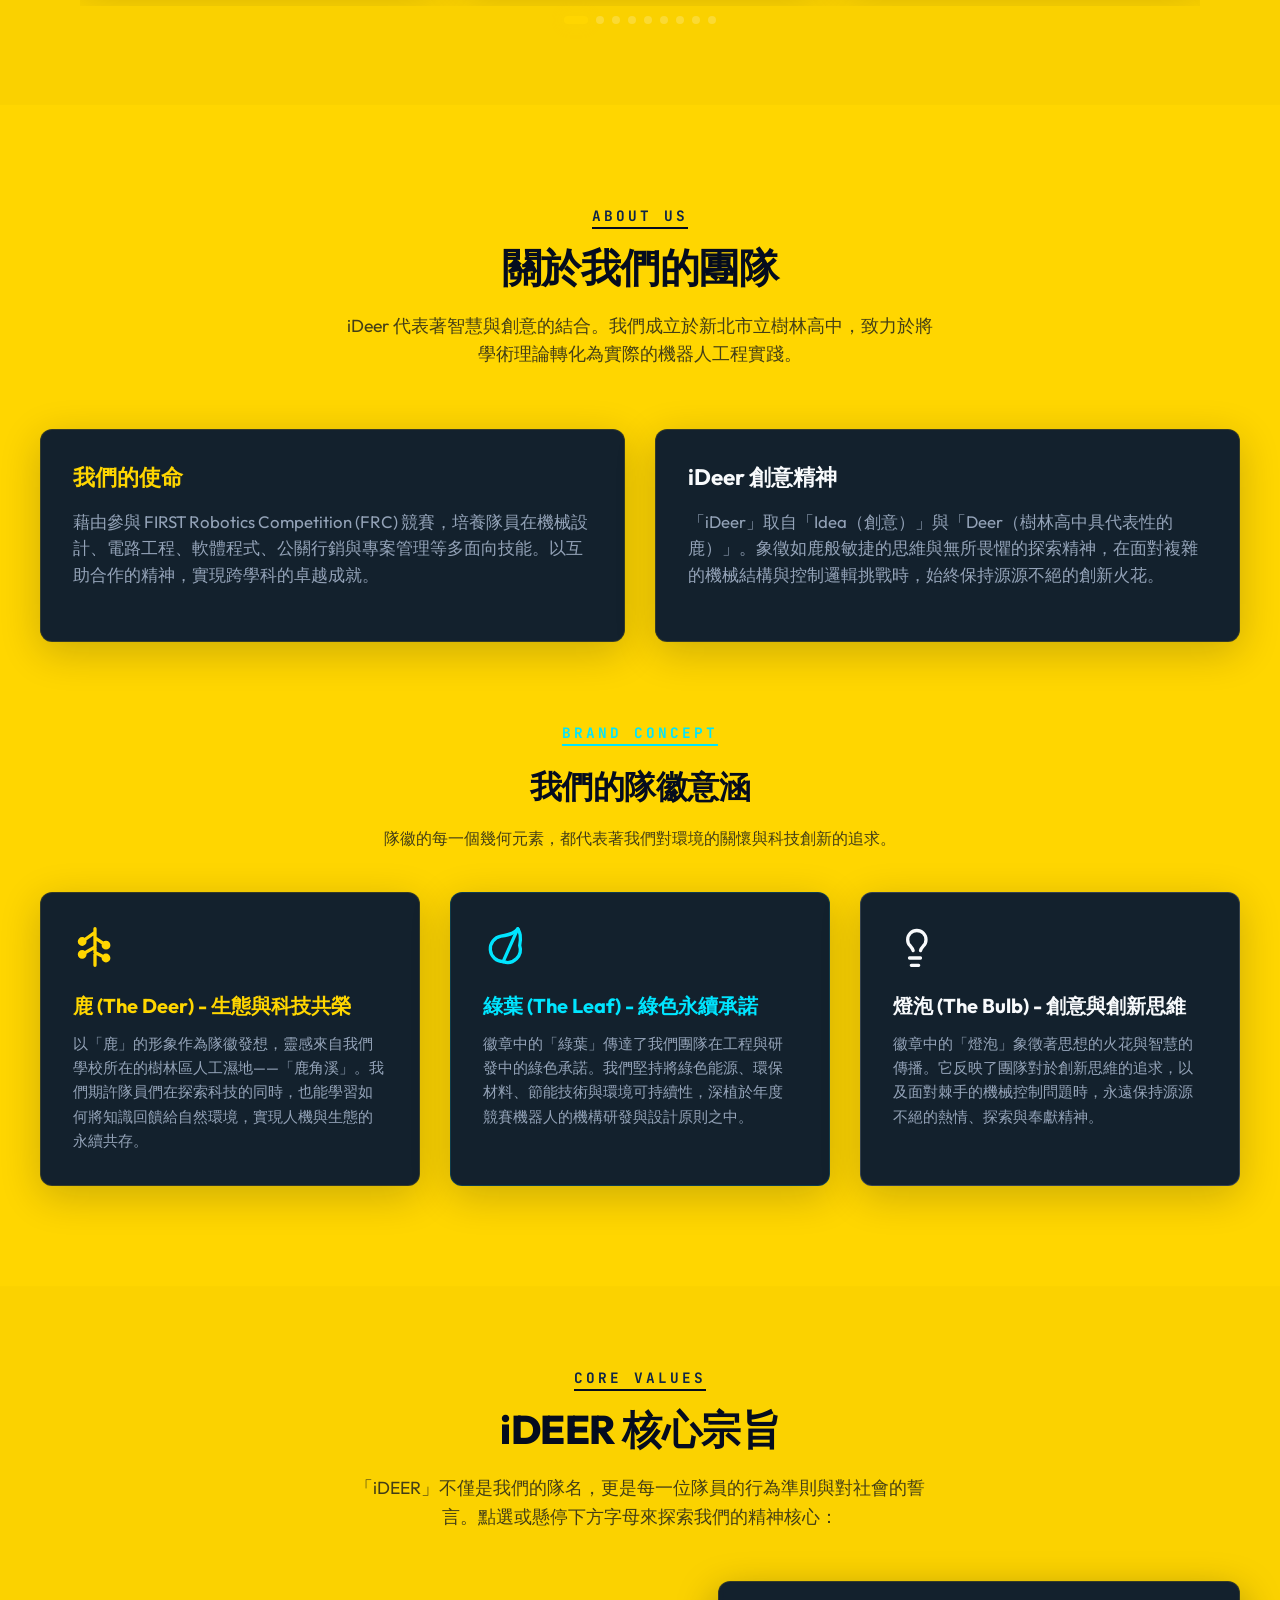
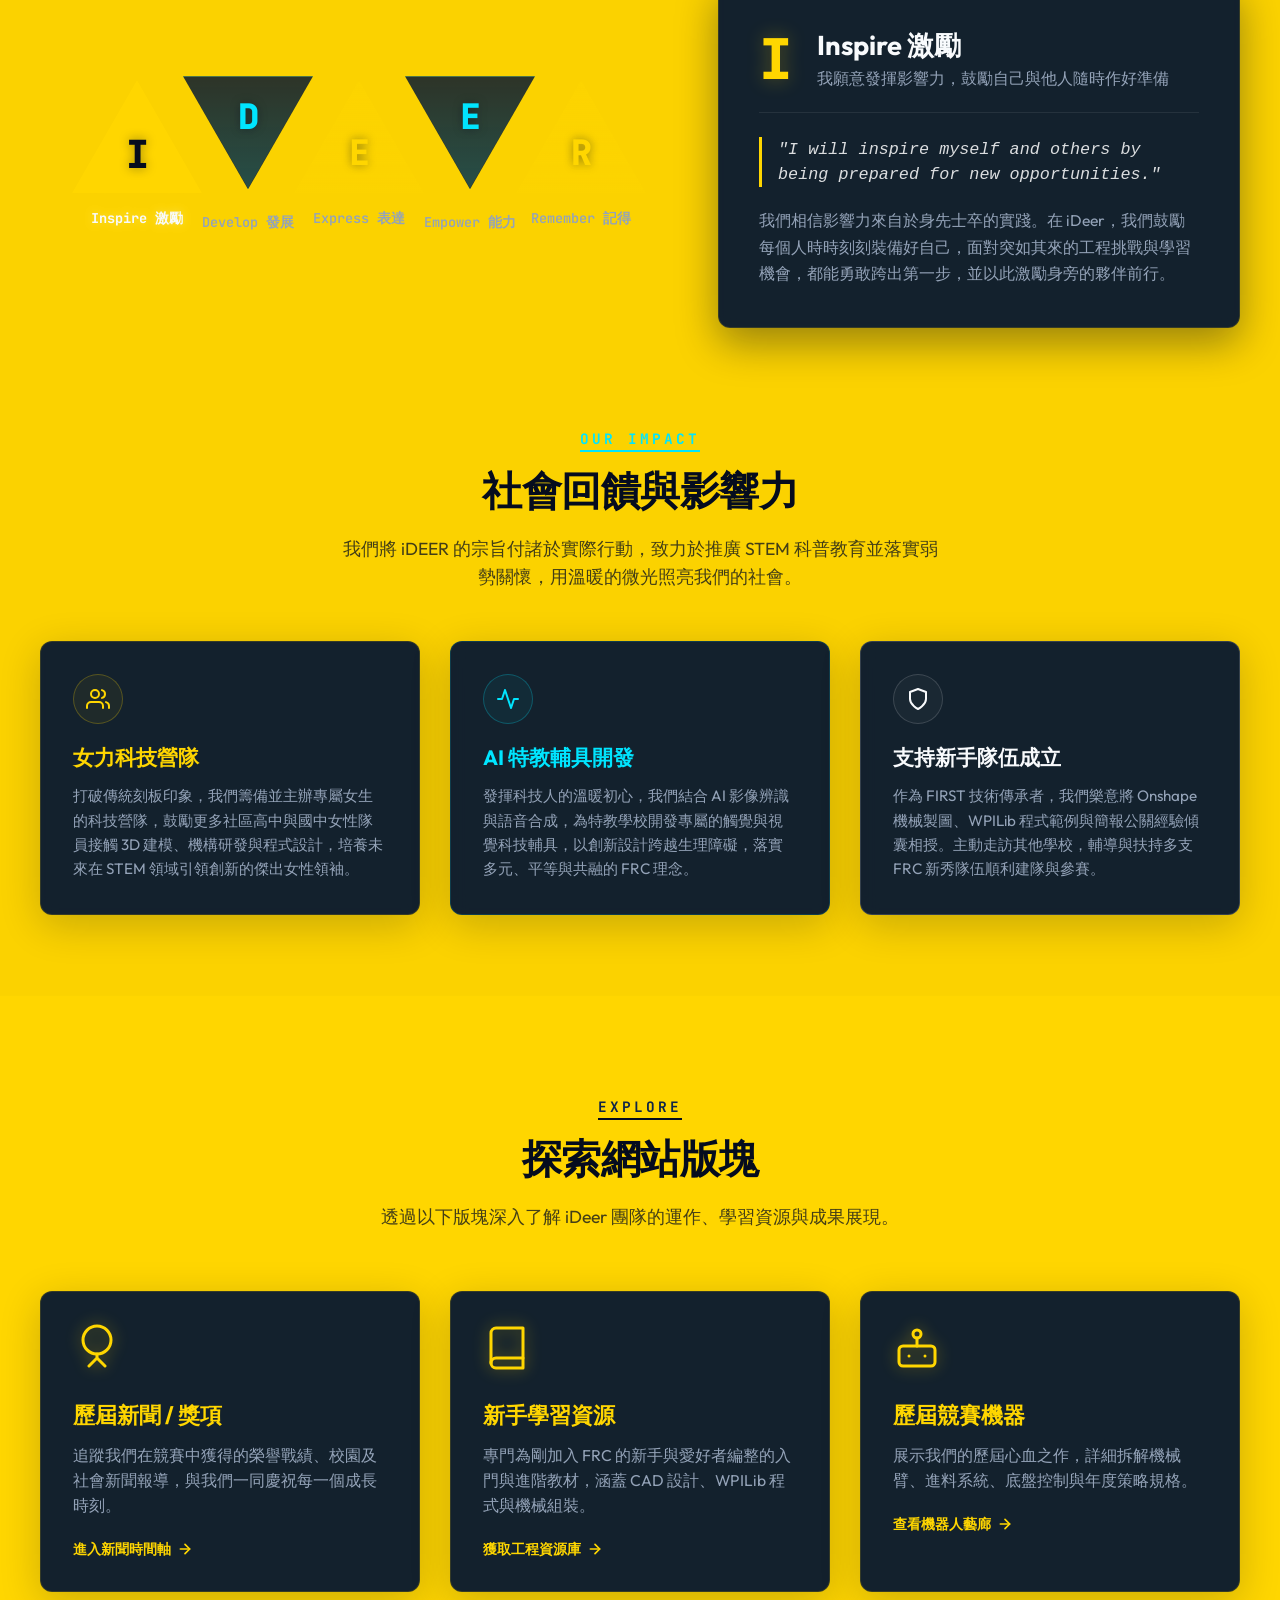
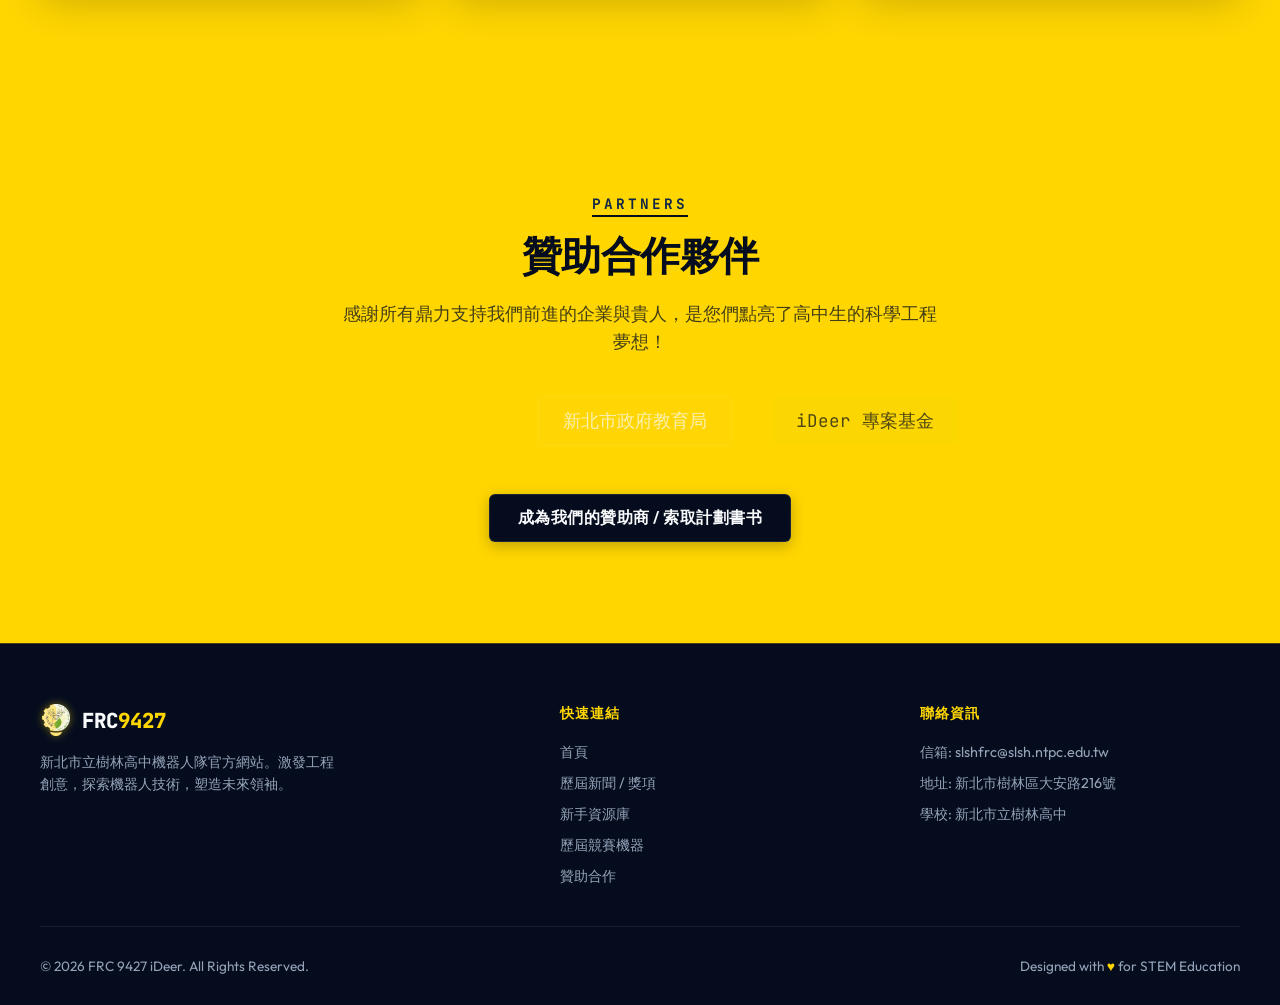
==== commit c5910d79: "feat(home): add logo concepts and iDEER values interactive board with social impact" ====
--- a/index.html
+++ b/index.html
@@ -303,6 +303,246 @@
             <p class="feature-desc" style="font-size: 1.05rem;">「iDeer」取自「Idea（創意）」與「Deer（樹林高中具代表性的鹿）」。象徵如鹿般敏捷的思維與無所畏懼的探索精神，在面對複雜的機械結構與控制邏輯挑戰時，始終保持源源不絕的創新火花。</p>
           </div>
         </div>
+
+        <!-- Logo Concept Sub-section -->
+        <div class="logo-concept-container" style="margin-top: 80px;">
+          <div class="section-header" style="margin-bottom: 40px; text-align: center;">
+            <span class="section-tag" style="color: var(--accent-cyber); border-bottom-color: var(--accent-cyber);">Brand Concept</span>
+            <h3 class="section-title" style="font-size: 2rem; margin-top: 8px;">我們的隊徽意涵</h3>
+            <p class="section-desc" style="font-size: 1rem;">隊徽的每一個幾何元素，都代表著我們對環境的關懷與科技創新的追求。</p>
+          </div>
+
+          <div class="logo-concept-grid">
+            <!-- Concept 1: Deer -->
+            <div class="glass-card concept-card">
+              <div class="concept-icon-wrapper" style="color: var(--primary-yellow); margin-bottom: 20px;">
+                <!-- 精美鹿角 SVG 圖示 -->
+                <svg viewBox="0 0 24 24" fill="none" stroke="currentColor" stroke-width="1.8" stroke-linecap="round" stroke-linejoin="round" class="concept-svg" style="width: 44px; height: 44px;">
+                  <path d="M12 2v20M12 4L5 9M12 7l6 4M12 12l-7 4M12 15l6 3" />
+                  <circle cx="5" cy="9" r="1.5" fill="currentColor" />
+                  <circle cx="18" cy="11" r="1.5" fill="currentColor" />
+                  <circle cx="5" cy="16" r="1.5" fill="currentColor" />
+                  <circle cx="18" cy="18" r="1.5" fill="currentColor" />
+                </svg>
+              </div>
+              <h4 class="concept-title" style="font-size: 1.25rem; font-weight: 700; margin-bottom: 12px; color: var(--primary-yellow);">鹿 (The Deer) - 生態與科技共榮</h4>
+              <p class="concept-desc" style="color: var(--text-gray); line-height: 1.6; font-size: 0.95rem;">以「鹿」的形象作為隊徽發想，靈感來自我們學校所在的樹林區人工濕地——「鹿角溪」。我們期許隊員們在探索科技的同時，也能學習如何將知識回饋給自然環境，實現人機與生態的永續共存。</p>
+            </div>
+
+            <!-- Concept 2: Leaf -->
+            <div class="glass-card concept-card" style="border-color: rgba(0, 229, 255, 0.15);">
+              <div class="concept-icon-wrapper" style="color: var(--accent-cyber); margin-bottom: 20px;">
+                <!-- 精美綠葉 SVG 圖示 -->
+                <svg viewBox="0 0 24 24" fill="none" stroke="currentColor" stroke-width="1.8" stroke-linecap="round" stroke-linejoin="round" class="concept-svg" style="width: 44px; height: 44px;">
+                  <path d="M11 20A7 7 0 0 1 9.8 6.1C15.5 5 17 4.48 19 2c1 2 2 3.5 1 9.2a7 7 0 0 1-9 8.8z" />
+                  <path d="M19 2L11 20" />
+                </svg>
+              </div>
+              <h4 class="concept-title" style="font-size: 1.25rem; font-weight: 700; margin-bottom: 12px; color: var(--accent-cyber);">綠葉 (The Leaf) - 綠色永續承諾</h4>
+              <p class="concept-desc" style="color: var(--text-gray); line-height: 1.6; font-size: 0.95rem;">徽章中的「綠葉」傳達了我們團隊在工程與研發中的綠色承諾。我們堅持將綠色能源、環保材料、節能技術與環境可持續性，深植於年度競賽機器人的機構研發與設計原則之中。</p>
+            </div>
+
+            <!-- Concept 3: Bulb -->
+            <div class="glass-card concept-card" style="border-color: rgba(255, 255, 255, 0.15);">
+              <div class="concept-icon-wrapper" style="color: var(--text-white); margin-bottom: 20px;">
+                <!-- 精美燈泡 SVG 圖示 -->
+                <svg viewBox="0 0 24 24" fill="none" stroke="currentColor" stroke-width="1.8" stroke-linecap="round" stroke-linejoin="round" class="concept-svg" style="width: 44px; height: 44px;">
+                  <path d="M15 14c.2-1 .7-1.7 1.5-2.5 1-.9 1.5-2.2 1.5-3.5A5 5 0 0 0 8 8c0 1 .4 2.5 1.5 3.5.7.8 1.3 1.5 1.5 2.5" />
+                  <path d="M9 18h6M10 22h4" />
+                </svg>
+              </div>
+              <h4 class="concept-title" style="font-size: 1.25rem; font-weight: 700; margin-bottom: 12px; color: var(--text-white);">燈泡 (The Bulb) - 創意與創新思維</h4>
+              <p class="concept-desc" style="color: var(--text-gray); line-height: 1.6; font-size: 0.95rem;">徽章中的「燈泡」象徵著思想的火花與智慧的傳播。它反映了團隊對於創新思維的追求，以及面對棘手的機械控制問題時，永遠保持源源不絕的熱情、探索與奉獻精神。</p>
+            </div>
+          </div>
+        </div>
+      </div>
+    </section>
+
+    <!-- iDEER VALUES SECTION -->
+    <section class="reveal values-section" style="background: rgba(5, 12, 30, 0.015); border-top: 1px solid rgba(255, 214, 0, 0.02); border-bottom: 1px solid rgba(255, 214, 0, 0.02); padding: 80px 0;">
+      <div class="section-container">
+        
+        <!-- 核心宗旨互動看板子區段 -->
+        <div class="values-board-container">
+          <div class="section-header" style="margin-bottom: 50px;">
+            <span class="section-tag">Core Values</span>
+            <h2 class="section-title">iDEER 核心宗旨</h2>
+            <p class="section-desc">「iDEER」不僅是我們的隊名，更是每一位隊員的行為準則與對社會的誓言。點選或懸停下方字母來探索我們的精神核心：</p>
+          </div>
+
+          <div class="ideer-interactive-board">
+            
+            <!-- 左側：交錯拼貼三角形軌道 (桌機端) -->
+            <div class="ideer-triangles-grid">
+              
+              <!-- I: Inspire -->
+              <div class="triangle-item-wrapper active" data-value="I">
+                <div class="svg-triangle-up yellow-glow">
+                  <span class="letter-label">I</span>
+                </div>
+                <div class="letter-title">Inspire 激勵</div>
+              </div>
+
+              <!-- D: Develop -->
+              <div class="triangle-item-wrapper" data-value="D">
+                <div class="svg-triangle-down slate-glow">
+                  <span class="letter-label">D</span>
+                </div>
+                <div class="letter-title">Develop 發展</div>
+              </div>
+
+              <!-- E: Express -->
+              <div class="triangle-item-wrapper" data-value="E1">
+                <div class="svg-triangle-up yellow-glow">
+                  <span class="letter-label">E</span>
+                </div>
+                <div class="letter-title">Express 表達</div>
+              </div>
+
+              <!-- E: Empower -->
+              <div class="triangle-item-wrapper" data-value="E2">
+                <div class="svg-triangle-down slate-glow">
+                  <span class="letter-label">E</span>
+                </div>
+                <div class="letter-title">Empower 能力</div>
+              </div>
+
+              <!-- R: Remember -->
+              <div class="triangle-item-wrapper" data-value="R">
+                <div class="svg-triangle-up yellow-glow">
+                  <span class="letter-label">R</span>
+                </div>
+                <div class="letter-title">Remember 記得</div>
+              </div>
+
+            </div>
+
+            <!-- 右側：毛玻璃詳情面版 -->
+            <div class="values-detail-panel glass-card">
+              <div class="panel-content active" id="content-I">
+                <div class="panel-header-row">
+                  <span class="panel-letter">I</span>
+                  <div class="panel-title-group">
+                    <h3 class="panel-value-title">Inspire 激勵</h3>
+                    <p class="panel-subtitle">我願意發揮影響力，鼓勵自己與他人隨時作好準備</p>
+                  </div>
+                </div>
+                <div class="panel-body">
+                  <blockquote class="english-quote">"I will inspire myself and others by being prepared for new opportunities."</blockquote>
+                  <p class="panel-desc-text">我們相信影響力來自於身先士卒的實踐。在 iDeer，我們鼓勵每個人時時刻刻裝備好自己，面對突如其來的工程挑戰與學習機會，都能勇敢跨出第一步，並以此激勵身旁的夥伴前行。</p>
+                </div>
+              </div>
+
+              <div class="panel-content" id="content-D">
+                <div class="panel-header-row">
+                  <span class="panel-letter" style="color: var(--accent-cyber);">D</span>
+                  <div class="panel-title-group">
+                    <h3 class="panel-value-title" style="color: var(--accent-cyber);">Develop 發展</h3>
+                    <p class="panel-subtitle">我願意在發展才能、學著變強的同時也善待他人</p>
+                  </div>
+                </div>
+                <div class="panel-body">
+                  <blockquote class="english-quote">"I will develop my abilities, being strong and kind to everyone."</blockquote>
+                  <p class="panel-desc-text">個人才能的精進與團隊的強大絕不建立在傲慢之上。我們在工程技術、程式編寫與專案管理的道路上學著變強，但我們永遠對新手、對身邊的所有人保持最大的善意、耐心與溫柔。</p>
+                </div>
+              </div>
+
+              <div class="panel-content" id="content-E1">
+                <div class="panel-header-row">
+                  <span class="panel-letter">E</span>
+                  <div class="panel-title-group">
+                    <h3 class="panel-value-title">Express 表達</h3>
+                    <p class="panel-subtitle">我願意展現謙虛、負責、有禮貌的行為</p>
+                  </div>
+                </div>
+                <div class="panel-body">
+                  <blockquote class="english-quote">"I will express being humble, responsible, and polite in everything I do."</blockquote>
+                  <p class="panel-desc-text">在 FIRST 舞台上，隊員的一言一行都代表著隊伍的招牌。我們自我要求將「專業有禮」與「負責擔當」融入日常行為中，以無比謙虛的姿態，學習他人的優點，勇於承擔屬於自己的責任。</p>
+                </div>
+              </div>
+
+              <div class="panel-content" id="content-E2">
+                <div class="panel-header-row">
+                  <span class="panel-letter" style="color: var(--accent-cyber);">E</span>
+                  <div class="panel-title-group">
+                    <h3 class="panel-value-title" style="color: var(--accent-cyber);">Empower 能力</h3>
+                    <p class="panel-subtitle">我願意在有能力的時候幫助他人</p>
+                  </div>
+                </div>
+                <div class="panel-body">
+                  <blockquote class="english-quote">"I will empower everyone around me by offering help and support whenever I can."</blockquote>
+                  <p class="panel-desc-text">能力的賦予並非為了彰顯自我，而是為了照亮他人。不論是在賽場的維修區，還是在地方的科學社群，只要我們有足夠的知識與資源，iDeer 永遠樂意為身陷泥淖的其他隊伍或新手提供熱情且無私的協助。</p>
+                </div>
+              </div>
+
+              <div class="panel-content" id="content-R">
+                <div class="panel-header-row">
+                  <span class="panel-letter">R</span>
+                  <div class="panel-title-group">
+                    <h3 class="panel-value-title">Remember 記得</h3>
+                    <p class="panel-subtitle">我會永遠記得感謝，因為沒有事情是理所當然</p>
+                  </div>
+                </div>
+                <div class="panel-body">
+                  <blockquote class="english-quote">"I will remember to say “thank you” and take nothing for granted."</blockquote>
+                  <p class="panel-desc-text">每一筆贊助、每一次指導、每一位家長與校方的支援，背後都是無數人默默的付出。我們永遠把「感謝」放在心中並大聲說出口，感恩我們所擁有的資源，珍惜每一次上場比賽與研發的幸福時光。</p>
+                </div>
+              </div>
+
+            </div>
+          </div>
+        </div>
+
+        <!-- 社會影響力子區段 -->
+        <div class="social-impact-container" style="margin-top: 100px;">
+          <div class="section-header" style="margin-bottom: 50px;">
+            <span class="section-tag" style="color: var(--accent-cyber); border-bottom-color: var(--accent-cyber);">Our Impact</span>
+            <h2 class="section-title">社會回饋與影響力</h2>
+            <p class="section-desc">我們將 iDEER 的宗旨付諸於實際行動，致力於推廣 STEM 科普教育並落實弱勢關懷，用溫暖的微光照亮我們的社會。</p>
+          </div>
+
+          <div class="impact-cards-grid">
+            
+            <!-- Impact Card 1 -->
+            <div class="glass-card impact-card">
+              <div class="impact-icon-circle" style="background: rgba(255, 214, 0, 0.05); border: 1px solid rgba(255, 214, 0, 0.25); color: var(--primary-yellow); width: 50px; height: 50px; border-radius: 50%; display: flex; align-items: center; justify-content: center; margin-bottom: 20px;">
+                <svg viewBox="0 0 24 24" fill="none" stroke="currentColor" stroke-width="2" stroke-linecap="round" stroke-linejoin="round" style="width: 24px; height: 24px;">
+                  <path d="M17 21v-2a4 4 0 0 0-4-4H5a4 4 0 0 0-4 4v2" />
+                  <circle cx="9" cy="7" r="4" />
+                  <path d="M23 21v-2a4 4 0 0 0-3-3.87" />
+                  <path d="M16 3.13a4 4 0 0 1 0 7.75" />
+                </svg>
+              </div>
+              <h3 class="impact-title" style="font-size: 1.3rem; font-weight: 700; margin-bottom: 12px; color: var(--primary-yellow);">女力科技營隊</h3>
+              <p class="impact-desc" style="color: var(--text-gray); line-height: 1.6; font-size: 0.95rem;">打破傳統刻板印象，我們籌備並主辦專屬女生的科技營隊，鼓勵更多社區高中與國中女性隊員接觸 3D 建模、機構研發與程式設計，培養未來在 STEM 領域引領創新的傑出女性領袖。</p>
+            </div>
+
+            <!-- Impact Card 2 -->
+            <div class="glass-card impact-card" style="border-color: rgba(0, 229, 255, 0.15);">
+              <div class="impact-icon-circle" style="background: rgba(0, 229, 255, 0.05); border: 1px solid rgba(0, 229, 255, 0.25); color: var(--accent-cyber); width: 50px; height: 50px; border-radius: 50%; display: flex; align-items: center; justify-content: center; margin-bottom: 20px;">
+                <svg viewBox="0 0 24 24" fill="none" stroke="currentColor" stroke-width="2" stroke-linecap="round" stroke-linejoin="round" style="width: 24px; height: 24px;">
+                  <path d="M22 12h-4l-3 9L9 3l-3 9H2" />
+                </svg>
+              </div>
+              <h3 class="impact-title" style="font-size: 1.3rem; font-weight: 700; margin-bottom: 12px; color: var(--accent-cyber);">AI 特教輔具開發</h3>
+              <p class="impact-desc" style="color: var(--text-gray); line-height: 1.6; font-size: 0.95rem;">發揮科技人的溫暖初心，我們結合 AI 影像辨識與語音合成，為特教學校開發專屬的觸覺與視覺科技輔具，以創新設計跨越生理障礙，落實多元、平等與共融的 FRC 理念。</p>
+            </div>
+
+            <!-- Impact Card 3 -->
+            <div class="glass-card impact-card" style="border-color: rgba(255, 255, 255, 0.15);">
+              <div class="impact-icon-circle" style="background: rgba(255, 255, 255, 0.03); border: 1px solid rgba(255, 255, 255, 0.15); color: var(--text-white); width: 50px; height: 50px; border-radius: 50%; display: flex; align-items: center; justify-content: center; margin-bottom: 20px;">
+                <svg viewBox="0 0 24 24" fill="none" stroke="currentColor" stroke-width="2" stroke-linecap="round" stroke-linejoin="round" style="width: 24px; height: 24px;">
+                  <path d="M12 22s8-4 8-10V5l-8-3-8 3v7c0 6 8 10 8 10z" />
+                </svg>
+              </div>
+              <h3 class="impact-title" style="font-size: 1.3rem; font-weight: 700; margin-bottom: 12px; color: var(--text-white);">支持新手隊伍成立</h3>
+              <p class="impact-desc" style="color: var(--text-gray); line-height: 1.6; font-size: 0.95rem;">作為 FIRST 技術傳承者，我們樂意將 Onshape 機械製圖、WPILib 程式範例與簡報公關經驗傾囊相授。主動走訪其他學校，輔導與扶持多支 FRC 新秀隊伍順利建隊與參賽。</p>
+            </div>
+
+          </div>
+        </div>
+
       </div>
     </section>
 
@@ -395,6 +635,36 @@
   <!-- Video Carousel Controller Script (High Performance & Smooth Scrolling) -->
   <script>
     document.addEventListener("DOMContentLoaded", function () {
+      // --- iDEER VALUES INTERACTIVE BOARD LOGIC ---
+      const valueWrappers = document.querySelectorAll('.triangle-item-wrapper');
+      const panelContents = document.querySelectorAll('.panel-content');
+
+      if (valueWrappers.length && panelContents.length) {
+        valueWrappers.forEach(wrapper => {
+          const val = wrapper.getAttribute('data-value');
+          
+          // 支援滑鼠懸停 (Hover) 與行動端點擊 (Click)
+          const activatePanel = () => {
+            // 移除所有三角形的 active 狀態
+            valueWrappers.forEach(w => w.classList.remove('active'));
+            // 啟用當前三角形 active 狀態
+            wrapper.classList.add('active');
+
+            // 隱藏所有面板
+            panelContents.forEach(p => p.classList.remove('active'));
+            // 顯示對應面板
+            const targetPanel = document.getElementById(`content-${val}`);
+            if (targetPanel) {
+              targetPanel.classList.add('active');
+            }
+          };
+
+          wrapper.addEventListener('mouseenter', activatePanel);
+          wrapper.addEventListener('click', activatePanel);
+        });
+      }
+
+      // --- Video Carousel Controller Script ---
       const track = document.getElementById('video-carousel-track');
       const cards = track.querySelectorAll('.carousel-card');
       const dotsContainer = document.getElementById('video-carousel-dots');
--- a/assets/css/style.css
+++ b/assets/css/style.css
@@ -696,28 +696,82 @@
   display: inline-flex;
   align-items: center;
   justify-content: center;
-  width: 56px;
-  height: 56px;
+  width: 64px;
+  height: 64px;
   border-radius: 50%;
-  background: rgba(255, 214, 0, 0.1);
-  border: 1px solid rgba(255, 214, 0, 0.3);
+  padding: 4px;
   margin-bottom: 20px;
-}
-
-.award-badge svg {
-  width: 28px;
-  height: 28px;
-  stroke: var(--primary-yellow);
-  stroke-width: 2;
-  filter: drop-shadow(0 0 5px var(--primary-yellow-glow));
+  transition: var(--transition-normal);
+}
+
+.award-badge img, .award-badge svg {
+  width: 100%;
+  height: 100%;
+  transition: transform 0.4s cubic-bezier(0.16, 1, 0.3, 1);
+}
+
+.award-card:hover .award-badge img,
+.award-card:hover .award-badge svg {
+  transform: scale(1.06);
 }
 
 .award-year {
   font-family: var(--font-mono);
   font-size: 0.95rem;
-  color: var(--accent-cyber);
   font-weight: 700;
   margin-bottom: 8px;
+}
+
+/* 不同賽季的獎項卡片專屬發光與 hover 效果 */
+.award-card {
+  transition: var(--transition-normal);
+  animation: fadeInScale 0.6s cubic-bezier(0.16, 1, 0.3, 1) forwards;
+}
+
+.award-card.glow-cyber:hover {
+  border-color: #00E5FF !important;
+  box-shadow: 0 0 25px rgba(0, 229, 255, 0.25), 0 15px 40px rgba(5, 12, 30, 0.35) !important;
+}
+
+.award-card.glow-royal:hover {
+  border-color: #1565C0 !important;
+  box-shadow: 0 0 25px rgba(21, 101, 192, 0.25), 0 15px 40px rgba(5, 12, 30, 0.35) !important;
+}
+
+.award-card.glow-yellow:hover {
+  border-color: #FFD600 !important;
+  box-shadow: 0 0 25px rgba(255, 214, 0, 0.25), 0 15px 40px rgba(5, 12, 30, 0.35) !important;
+}
+
+/* 觀看更多獎項按鈕與容器的微調 */
+#load-more-awards-container {
+  display: block;
+}
+
+#load-more-awards-btn {
+  background: var(--bg-card);
+  border: 1px solid rgba(255, 214, 0, 0.15);
+  box-shadow: var(--shadow-glow);
+  color: var(--text-white);
+}
+
+#load-more-awards-btn:hover {
+  background: var(--bg-dark-navy);
+  border-color: var(--primary-yellow);
+  box-shadow: 0 0 20px rgba(255, 214, 0, 0.3);
+  transform: translateY(-3px);
+}
+
+/* 漸進淡入與微縮放動畫 */
+@keyframes fadeInScale {
+  from {
+    opacity: 0;
+    transform: translateY(24px) scale(0.97);
+  }
+  to {
+    opacity: 1;
+    transform: translateY(0) scale(1);
+  }
 }
 
 /* Timeline System */
@@ -854,6 +908,401 @@
 }
 
 /* ==========================================
+   HORIZONTAL TIMELINE SYSTEM (ZIGZAG VERSION)
+   ========================================== */
+.timeline-horizontal-outer-container {
+  position: relative;
+  width: 100%;
+  margin: 40px auto 60px;
+  padding: 20px 0;
+  display: block;
+}
+
+/* Scroll Container */
+.timeline-horizontal-scroll {
+  overflow-x: auto;
+  overflow-y: hidden;
+  white-space: nowrap;
+  padding: 40px 20px;
+  scroll-behavior: smooth;
+  position: relative;
+  scrollbar-width: thin;
+  scrollbar-color: var(--primary-yellow) rgba(255, 255, 255, 0.05);
+  -webkit-overflow-scrolling: touch;
+}
+
+/* Hide default scrollbar but keep functionality */
+.timeline-horizontal-scroll::-webkit-scrollbar {
+  height: 6px;
+}
+.timeline-horizontal-scroll::-webkit-scrollbar-track {
+  background: rgba(255, 255, 255, 0.03);
+  border-radius: 10px;
+}
+.timeline-horizontal-scroll::-webkit-scrollbar-thumb {
+  background: rgba(255, 214, 0, 0.3);
+  border-radius: 10px;
+  transition: background 0.3s;
+}
+.timeline-horizontal-scroll::-webkit-scrollbar-thumb:hover {
+  background: var(--primary-yellow);
+}
+
+/* Track holding the items */
+.timeline-horizontal-track {
+  display: inline-flex;
+  align-items: center;
+  position: relative;
+  padding: 0 40px;
+  min-width: 100%;
+  height: 580px; /* 固定高度以容納上下交錯內容 */
+}
+
+/* The horizontal glowing axis line */
+.timeline-horizontal-line {
+  display: none; /* 隱藏中軸發光線，打造更清爽乾淨的極簡懸浮視覺 */
+}
+
+/* Individual timeline node representing a history point */
+.timeline-node {
+  position: relative;
+  display: inline-flex;
+  flex-direction: column;
+  justify-content: space-between;
+  align-items: center;
+  width: 340px;
+  height: 100%; /* 填滿 track 的 580px 高度 */
+  margin: 0 20px;
+  flex-shrink: 0;
+  z-index: 2;
+  white-space: normal; /* Restore text wrapping */
+}
+
+/* Node Top & Bottom Containers */
+.node-top-container, .node-bottom-container {
+  width: 100%;
+  height: 240px; /* 上下兩個容器各分 240px */
+  display: flex;
+  justify-content: center;
+  align-items: center;
+  position: relative;
+}
+
+/* Center dot & vertical connectors */
+.node-center-gimmick {
+  display: flex;
+  flex-direction: column;
+  align-items: center;
+  justify-content: center;
+  height: 80px; /* 中間間隔 80px */
+  position: relative;
+  width: 100%;
+}
+
+.timeline-connector-top, .timeline-connector-bottom {
+  width: 2px;
+  height: 30px;
+  background: rgba(255, 214, 0, 0.3);
+  transition: all 0.3s;
+}
+
+.timeline-node:hover .timeline-connector-top,
+.timeline-node:hover .timeline-connector-bottom {
+  background: var(--primary-yellow);
+  height: 35px;
+  box-shadow: 0 0 8px var(--primary-yellow-glow);
+}
+
+/* Central dot on the horizontal axis */
+.timeline-dot-horizontal {
+  width: 18px;
+  height: 18px;
+  border-radius: 50%;
+  background: var(--bg-dark);
+  border: 4px solid var(--primary-yellow);
+  box-shadow: 0 0 10px var(--primary-yellow-glow);
+  z-index: 10;
+  cursor: pointer;
+  margin: 2px 0;
+  transition: all 0.3s cubic-bezier(0.175, 0.885, 0.32, 1.275);
+}
+
+.timeline-node:hover .timeline-dot-horizontal {
+  background: var(--accent-cyber);
+  border-color: var(--text-white);
+  box-shadow: 0 0 20px var(--accent-cyber), 0 0 40px var(--accent-cyber);
+  transform: scale(1.3);
+}
+
+/* Premium Glass Timeline Card */
+.timeline-card {
+  background: var(--bg-card);
+  border: 1px solid rgba(255, 214, 0, 0.12);
+  border-radius: 16px;
+  padding: 20px;
+  backdrop-filter: blur(12px);
+  -webkit-backdrop-filter: blur(12px);
+  box-shadow: var(--shadow-glow);
+  transition: all 0.4s cubic-bezier(0.165, 0.84, 0.44, 1);
+  width: 100%;
+  height: 100%; /* 填滿 240px 高度 */
+  box-sizing: border-box;
+  display: flex;
+  flex-direction: column;
+  justify-content: center;
+}
+
+.timeline-node:hover .timeline-card {
+  transform: translateY(-5px);
+  border-color: var(--primary-yellow);
+  box-shadow: 0 15px 35px rgba(255, 214, 0, 0.15), var(--shadow-glow);
+}
+
+.timeline-card-body {
+  margin: 0;
+}
+
+.timeline-node-date {
+  font-family: var(--font-mono);
+  color: var(--primary-yellow);
+  font-weight: 800;
+  font-size: 0.9rem;
+  letter-spacing: 1px;
+  display: block;
+  margin-bottom: 6px;
+}
+
+.timeline-card h3 {
+  font-size: 1.15rem;
+  font-weight: 700;
+  margin-bottom: 8px;
+  color: var(--text-white);
+  transition: color 0.3s;
+}
+
+.timeline-node:hover .timeline-card h3 {
+  color: var(--primary-yellow);
+}
+
+.timeline-card p {
+  color: var(--text-gray);
+  font-size: 0.88rem;
+  line-height: 1.5;
+  margin: 0;
+}
+
+/* Premium Photo Placeholder Dashboard Style */
+.photo-placeholder {
+  width: 100%;
+  height: 100%; /* 填滿 240px 高度 */
+  border: 1px dashed rgba(255, 214, 0, 0.25);
+  border-radius: 16px;
+  background: rgba(5, 12, 30, 0.4);
+  display: flex;
+  flex-direction: column;
+  align-items: center;
+  justify-content: center;
+  gap: 10px;
+  color: rgba(255, 255, 255, 0.4);
+  font-size: 0.8rem;
+  font-weight: 500;
+  box-sizing: border-box;
+  transition: all 0.3s ease;
+  position: relative;
+  overflow: hidden;
+}
+
+.photo-placeholder::before {
+  content: "";
+  position: absolute;
+  top: 0;
+  left: -100%;
+  width: 50%;
+  height: 100%;
+  background: linear-gradient(
+    90deg,
+    transparent,
+    rgba(255, 214, 0, 0.05),
+    transparent
+  );
+  transition: none;
+}
+
+.timeline-node:hover .photo-placeholder {
+  border-color: var(--primary-yellow);
+  background: rgba(255, 214, 0, 0.02);
+  color: var(--primary-yellow);
+  transform: translateY(-5px);
+  box-shadow: 0 15px 35px rgba(255, 214, 0, 0.15), var(--shadow-glow);
+}
+
+.timeline-node:hover .photo-placeholder::before {
+  left: 150%;
+  transition: all 1.2s ease-in-out;
+}
+
+.photo-placeholder svg {
+  width: 28px;
+  height: 28px;
+  stroke: rgba(255, 255, 255, 0.3);
+  stroke-width: 1.5;
+  fill: none;
+  transition: all 0.3s ease;
+}
+
+.timeline-node:hover .photo-placeholder svg {
+  stroke: var(--primary-yellow);
+  transform: scale(1.1) rotate(5deg);
+  filter: drop-shadow(0 0 5px rgba(255, 214, 0, 0.5));
+}
+
+/* Nav Buttons */
+.timeline-nav-btn {
+  position: absolute;
+  top: 50%;
+  transform: translateY(-50%);
+  width: 50px;
+  height: 50px;
+  border-radius: 50%;
+  background: rgba(5, 12, 30, 0.7);
+  border: 1px solid rgba(255, 214, 0, 0.2);
+  color: var(--text-white);
+  cursor: pointer;
+  display: flex;
+  align-items: center;
+  justify-content: center;
+  z-index: 100;
+  transition: all 0.3s ease;
+  backdrop-filter: blur(8px);
+}
+
+.timeline-nav-btn:hover {
+  background: var(--primary-yellow);
+  color: var(--bg-dark-navy);
+  border-color: var(--primary-yellow);
+  box-shadow: 0 0 15px rgba(255, 214, 0, 0.4);
+}
+
+.timeline-nav-btn.btn-prev {
+  left: 10px;
+}
+
+.timeline-nav-btn.btn-next {
+  right: 10px;
+}
+
+.timeline-nav-btn svg {
+  width: 24px;
+  height: 24px;
+  stroke: currentColor;
+  stroke-width: 2.5;
+  fill: none;
+}
+
+/* RWD Adaptive styles */
+@media (max-width: 992px) {
+  .timeline-horizontal-scroll {
+    padding: 20px 10px;
+  }
+  .timeline-horizontal-track {
+    height: 520px;
+  }
+  .timeline-node {
+    width: 300px;
+  }
+  .node-top-container, .node-bottom-container {
+    height: 210px;
+  }
+  .node-center-gimmick {
+    height: 100px;
+  }
+}
+
+@media (max-width: 768px) {
+  /* Elegant downgrade to vertical for small screens */
+  .timeline-horizontal-outer-container {
+    padding: 0 15px;
+  }
+  
+  .timeline-nav-btn {
+    display: none; /* Hide buttons in mobile */
+  }
+  
+  .timeline-horizontal-scroll {
+    overflow-x: visible;
+    white-space: normal;
+    padding: 0;
+  }
+  
+  .timeline-horizontal-track {
+    display: flex;
+    flex-direction: column;
+    align-items: stretch;
+    padding: 20px 0;
+    height: auto; /* 手機上高度自適應 */
+  }
+  
+  .timeline-horizontal-line {
+    display: block; /* 在手機版上重新啟用，作為垂直導引線 */
+    left: 20px;
+    top: 0;
+    bottom: 0;
+    width: 2px;
+    height: 100%;
+    transform: none;
+  }
+  
+  .timeline-node {
+    width: auto;
+    height: auto; /* 手機上高度自適應 */
+    display: flex;
+    flex-direction: column;
+    align-items: stretch;
+    margin: 0 0 40px 0;
+    padding-left: 45px;
+    text-align: left;
+  }
+  
+  .node-top-container, .node-bottom-container {
+    height: auto;
+    width: 100%;
+    display: block;
+    margin-bottom: 15px;
+  }
+  
+  .node-bottom-container {
+    margin-bottom: 0;
+  }
+  
+  .node-center-gimmick {
+    display: none; /* 手機上隱藏中間連接裝飾 */
+  }
+  
+  .timeline-node::after {
+    content: "";
+    position: absolute;
+    left: 11px;
+    top: 20px;
+    width: 16px;
+    height: 16px;
+    border-radius: 50%;
+    background: var(--primary-yellow);
+    border: 3px solid var(--bg-dark-navy);
+    box-shadow: 0 0 10px var(--primary-yellow-glow);
+    z-index: 10;
+  }
+  
+  .timeline-card {
+    height: auto;
+    padding: 20px;
+  }
+  
+  .photo-placeholder {
+    height: 180px;
+  }
+}
+
+/* ==========================================
    ROOKIE RESOURCES PAGE
    ========================================== */
 .resources-tabs {
@@ -1353,6 +1802,10 @@
   font-weight: 800;
   margin-bottom: 10px;
   color: var(--text-dark);
+}
+
+.glass-card .contact-title {
+  color: var(--primary-yellow);
 }
 
 .contact-subtext {
@@ -2262,3 +2715,362 @@
     padding-bottom: 15px;
   }
 }
+
+/* ==========================================
+   LOGO CONCEPT & iDEER VALUES SECTION
+   ========================================== */
+.logo-concept-grid {
+  display: grid;
+  grid-template-columns: repeat(auto-fit, minmax(300px, 1fr));
+  gap: 30px;
+  margin-top: 20px;
+}
+
+.concept-card {
+  display: flex;
+  flex-direction: column;
+  height: 100%;
+  transition: all var(--transition-normal);
+}
+
+.concept-icon-wrapper {
+  transition: transform var(--transition-normal);
+}
+
+.concept-card:hover .concept-icon-wrapper {
+  transform: scale(1.1) rotate(10deg);
+}
+
+.concept-title {
+  font-size: 1.25rem;
+  font-weight: 700;
+  margin-bottom: 12px;
+  transition: color var(--transition-fast);
+}
+
+/* --- iDEER VALUES INTERACTIVE BOARD --- */
+.values-board-container {
+  width: 100%;
+}
+
+.ideer-interactive-board {
+  display: grid;
+  grid-template-columns: 1.1fr 0.9fr;
+  gap: 40px;
+  align-items: center;
+  margin-top: 40px;
+}
+
+/* 幾何交錯三角形拼貼列 */
+.ideer-triangles-grid {
+  display: flex;
+  justify-content: center;
+  align-items: center;
+  width: 100%;
+  padding: 40px 0;
+  margin: 0 auto;
+}
+
+.triangle-item-wrapper {
+  display: flex;
+  flex-direction: column;
+  align-items: center;
+  position: relative;
+  cursor: pointer;
+  transition: transform var(--transition-normal), z-index var(--transition-fast);
+  z-index: 2;
+}
+
+/* 正三角形 (I, E, R) */
+.svg-triangle-up {
+  width: 130px;
+  height: 113px; /* 等邊三角形比例 1 : 0.866 */
+  clip-path: polygon(50% 0%, 0% 100%, 100% 100%);
+  background: rgba(255, 214, 0, 0.15);
+  display: flex;
+  align-items: center;
+  justify-content: center;
+  position: relative;
+  transition: all var(--transition-normal);
+}
+
+.svg-triangle-up::before {
+  content: "";
+  position: absolute;
+  top: 0;
+  left: 0;
+  width: 100%;
+  height: 100%;
+  clip-path: polygon(50% 0%, 0% 100%, 100% 100%);
+  background: linear-gradient(180deg, rgba(255, 214, 0, 0.25) 0%, transparent 100%);
+  z-index: 1;
+}
+
+/* 倒三角形 (D, E) */
+.svg-triangle-down {
+  width: 130px;
+  height: 113px;
+  clip-path: polygon(0% 0%, 100% 0%, 50% 100%);
+  background: rgba(10, 25, 47, 0.85);
+  display: flex;
+  align-items: center;
+  justify-content: center;
+  position: relative;
+  transition: all var(--transition-normal);
+  border: 1px solid rgba(0, 229, 255, 0.25);
+  /* 透過負邊距實現完美無縫拼貼重疊 */
+  margin-left: -65px;
+  margin-right: -65px;
+  z-index: 1;
+}
+
+.svg-triangle-down::before {
+  content: "";
+  position: absolute;
+  top: 0;
+  left: 0;
+  width: 100%;
+  height: 100%;
+  clip-path: polygon(0% 0%, 100% 0%, 50% 100%);
+  background: linear-gradient(180deg, transparent 0%, rgba(0, 229, 255, 0.15) 100%);
+  z-index: 1;
+}
+
+.letter-label {
+  font-family: var(--font-mono);
+  font-size: 2.2rem;
+  font-weight: 800;
+  color: var(--text-white);
+  z-index: 2;
+  transition: all var(--transition-normal);
+  text-shadow: 0 0 10px rgba(5, 12, 30, 0.4);
+}
+
+.svg-triangle-up .letter-label {
+  padding-top: 32px; /* 偏向中下方對齊 */
+  color: var(--primary-yellow);
+}
+
+.svg-triangle-down .letter-label {
+  padding-bottom: 32px; /* 偏向中上方對齊 */
+  color: var(--accent-cyber);
+}
+
+.letter-title {
+  font-family: var(--font-mono);
+  font-size: 0.85rem;
+  font-weight: 600;
+  color: var(--text-gray);
+  margin-top: 16px;
+  transition: all var(--transition-normal);
+  white-space: nowrap;
+}
+
+/* 倒三角形的標題微調垂直位置以避開重疊 */
+.triangle-item-wrapper:nth-child(2) .letter-title,
+.triangle-item-wrapper:nth-child(4) .letter-title {
+  margin-top: 24px;
+}
+
+/* --- HOVER & ACTIVE 狀態設計 --- */
+.triangle-item-wrapper:hover {
+  transform: translateY(-4px) scale(1.05);
+  z-index: 5;
+}
+
+.triangle-item-wrapper.active {
+  z-index: 4;
+}
+
+/* Active 時的發光與背景變化 */
+.triangle-item-wrapper.active .svg-triangle-up {
+  background: var(--primary-yellow);
+  filter: drop-shadow(0 0 25px rgba(255, 214, 0, 0.6));
+}
+
+.triangle-item-wrapper.active .svg-triangle-up .letter-label {
+  color: var(--text-dark);
+  transform: scale(1.1);
+}
+
+.triangle-item-wrapper.active .svg-triangle-down {
+  background: var(--accent-cyber);
+  filter: drop-shadow(0 0 25px rgba(0, 229, 255, 0.6));
+}
+
+.triangle-item-wrapper.active .svg-triangle-down .letter-label {
+  color: var(--text-dark);
+  transform: scale(1.1);
+}
+
+.triangle-item-wrapper.active .letter-title {
+  color: var(--text-white);
+  font-weight: 700;
+  text-shadow: 0 0 8px rgba(255, 255, 255, 0.3);
+}
+
+/* --- 右側毛玻璃詳情面版 --- */
+.values-detail-panel {
+  min-height: 320px;
+  display: flex;
+  align-items: center;
+  background: var(--bg-card);
+  border: 1px solid rgba(255, 214, 0, 0.15);
+  box-shadow: 0 15px 40px rgba(5, 12, 30, 0.4);
+  position: relative;
+  overflow: hidden;
+  padding: 40px !important;
+}
+
+.panel-content {
+  display: none;
+  width: 100%;
+  opacity: 0;
+  transform: translateY(12px);
+  transition: opacity 0.4s ease, transform 0.4s ease;
+}
+
+.panel-content.active {
+  display: block;
+  opacity: 1;
+  transform: translateY(0);
+}
+
+.panel-header-row {
+  display: flex;
+  align-items: center;
+  gap: 24px;
+  margin-bottom: 24px;
+  border-bottom: 1px solid rgba(255, 255, 255, 0.08);
+  padding-bottom: 16px;
+}
+
+.panel-letter {
+  font-family: var(--font-mono);
+  font-size: 3.5rem;
+  font-weight: 800;
+  color: var(--primary-yellow);
+  text-shadow: 0 0 20px rgba(255, 214, 0, 0.3);
+}
+
+.panel-value-title {
+  font-size: 1.7rem;
+  font-weight: 700;
+  color: var(--text-white);
+}
+
+.panel-subtitle {
+  color: var(--text-gray);
+  font-size: 0.98rem;
+  margin-top: 4px;
+}
+
+.english-quote {
+  font-family: var(--font-mono);
+  font-size: 1.05rem;
+  font-style: italic;
+  color: rgba(255, 255, 255, 0.85);
+  border-left: 3px solid var(--primary-yellow);
+  padding-left: 16px;
+  margin-bottom: 20px;
+  line-height: 1.5;
+}
+
+.panel-content[id="content-D"] .english-quote,
+.panel-content[id="content-E2"] .english-quote {
+  border-left-color: var(--accent-cyber);
+}
+
+.panel-desc-text {
+  color: var(--text-gray);
+  line-height: 1.7;
+  font-size: 0.98rem;
+}
+
+/* --- 社會影響力卡片樣式 --- */
+.impact-cards-grid {
+  display: grid;
+  grid-template-columns: repeat(auto-fit, minmax(320px, 1fr));
+  gap: 30px;
+}
+
+.impact-card {
+  display: flex;
+  flex-direction: column;
+  height: 100%;
+  transition: all var(--transition-normal);
+}
+
+.impact-card:hover {
+  transform: translateY(-8px);
+  box-shadow: 0 15px 35px rgba(5, 12, 30, 0.35);
+}
+
+.impact-title {
+  font-size: 1.3rem;
+  font-weight: 700;
+  margin-bottom: 12px;
+  color: var(--primary-yellow);
+}
+
+.impact-desc {
+  color: var(--text-gray);
+  line-height: 1.6;
+  font-size: 0.95rem;
+}
+
+/* --- 響應式調整 (RWD) --- */
+@media (max-width: 1100px) {
+  .ideer-interactive-board {
+    grid-template-columns: 1fr; /* 看板變垂直 */
+    gap: 30px;
+  }
+  .ideer-triangles-grid {
+    max-width: 580px;
+  }
+  .svg-triangle-up, .svg-triangle-down {
+    width: 110px;
+    height: 95px;
+  }
+  .svg-triangle-down {
+    margin-left: -55px;
+    margin-right: -55px;
+  }
+  .letter-label {
+    font-size: 1.8rem;
+  }
+}
+
+@media (max-width: 680px) {
+  .ideer-triangles-grid {
+    display: none; /* 手機端隱藏三角形拼貼圖騰，改為更易於操作的列表 */
+  }
+  .values-detail-panel {
+    display: none; /* 手機端隱藏互動式面板，改為直接垂直展示所有卡片 */
+  }
+  
+  /* 在手機端，我們將透過 CSS 動態生成垂直卡片排列 */
+  .ideer-interactive-board {
+    display: flex;
+    flex-direction: column;
+    gap: 20px;
+  }
+  
+  /* 使用 CSS 讓所有隱藏的 panel-content 在手機版強制顯示 */
+  .ideer-interactive-board .panel-content {
+    display: block !important;
+    opacity: 1 !important;
+    transform: none !important;
+    background: var(--bg-card);
+    border: 1px solid rgba(255, 214, 0, 0.15) !important;
+    border-radius: 12px;
+    padding: 24px;
+    margin-bottom: 15px;
+    box-shadow: var(--shadow-glow);
+  }
+  
+  .ideer-interactive-board .values-detail-panel {
+    display: contents; /* 展開容器 */
+  }
+}
+
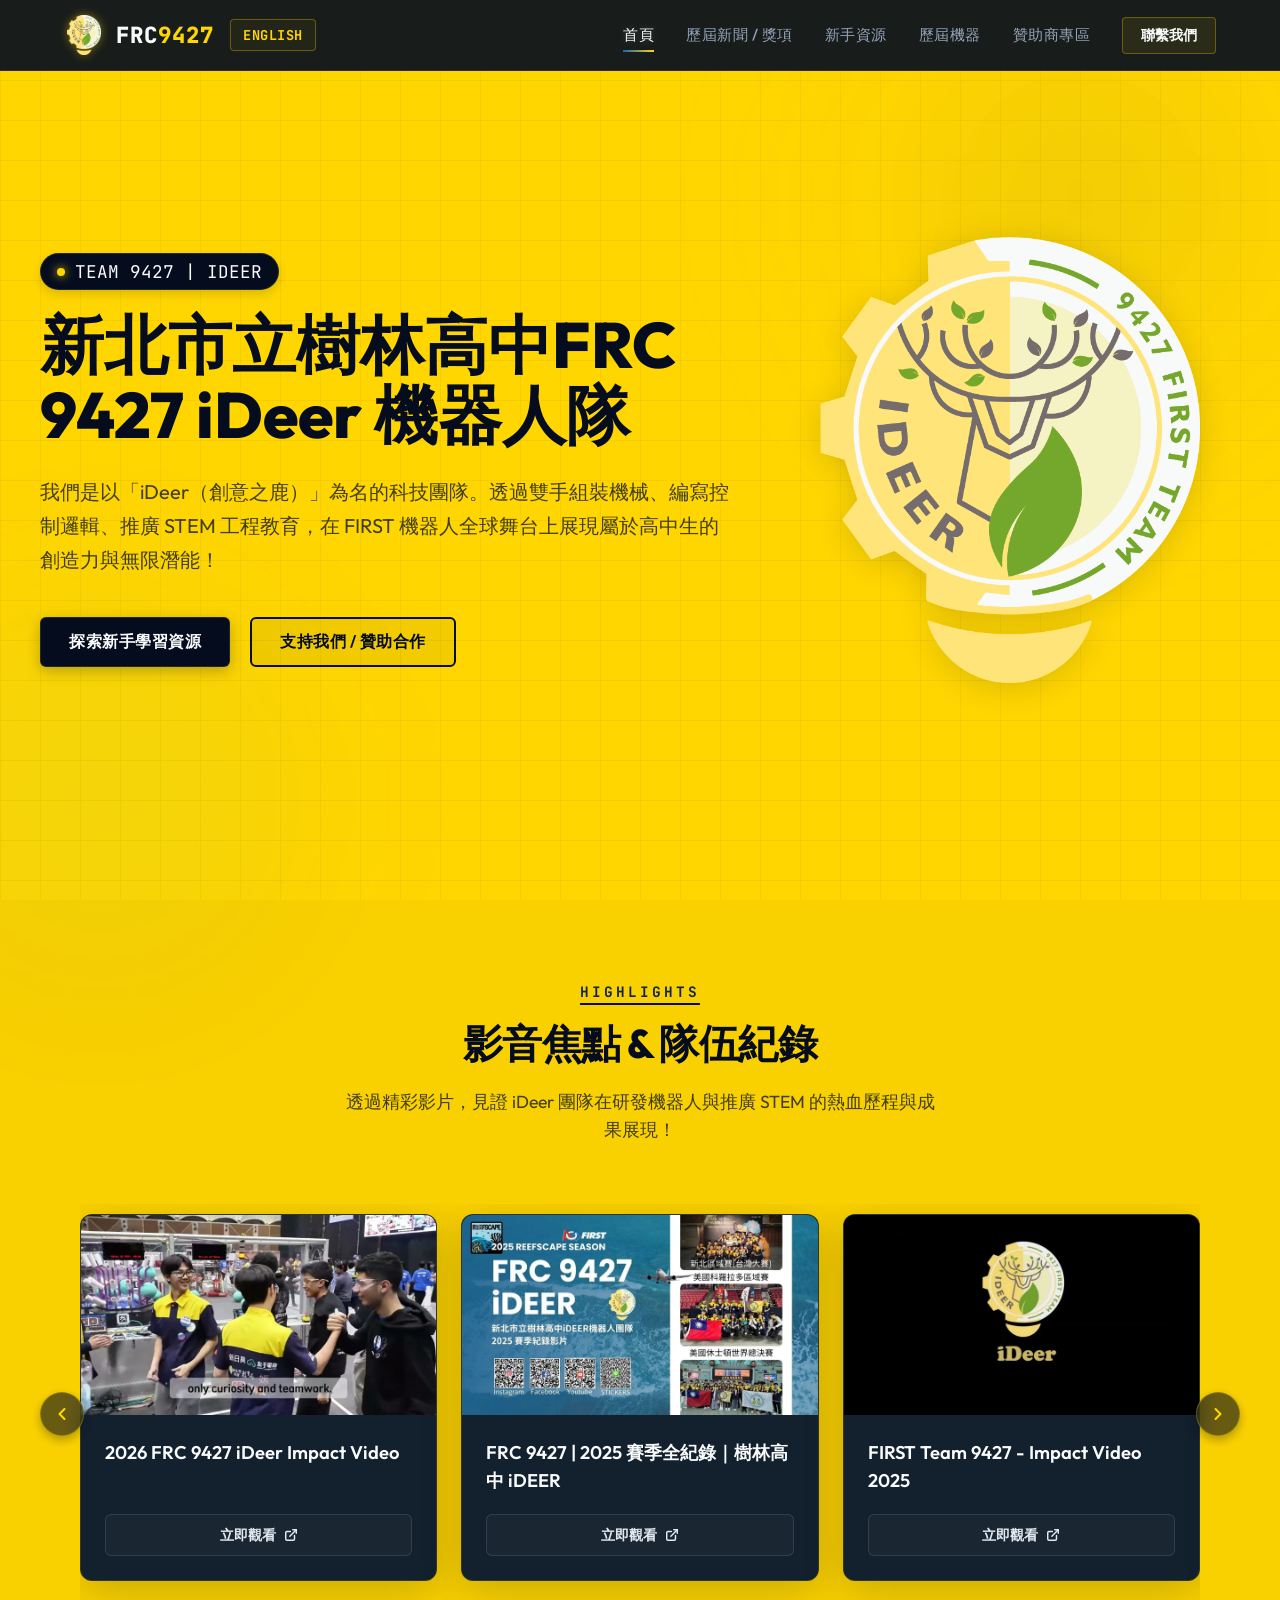
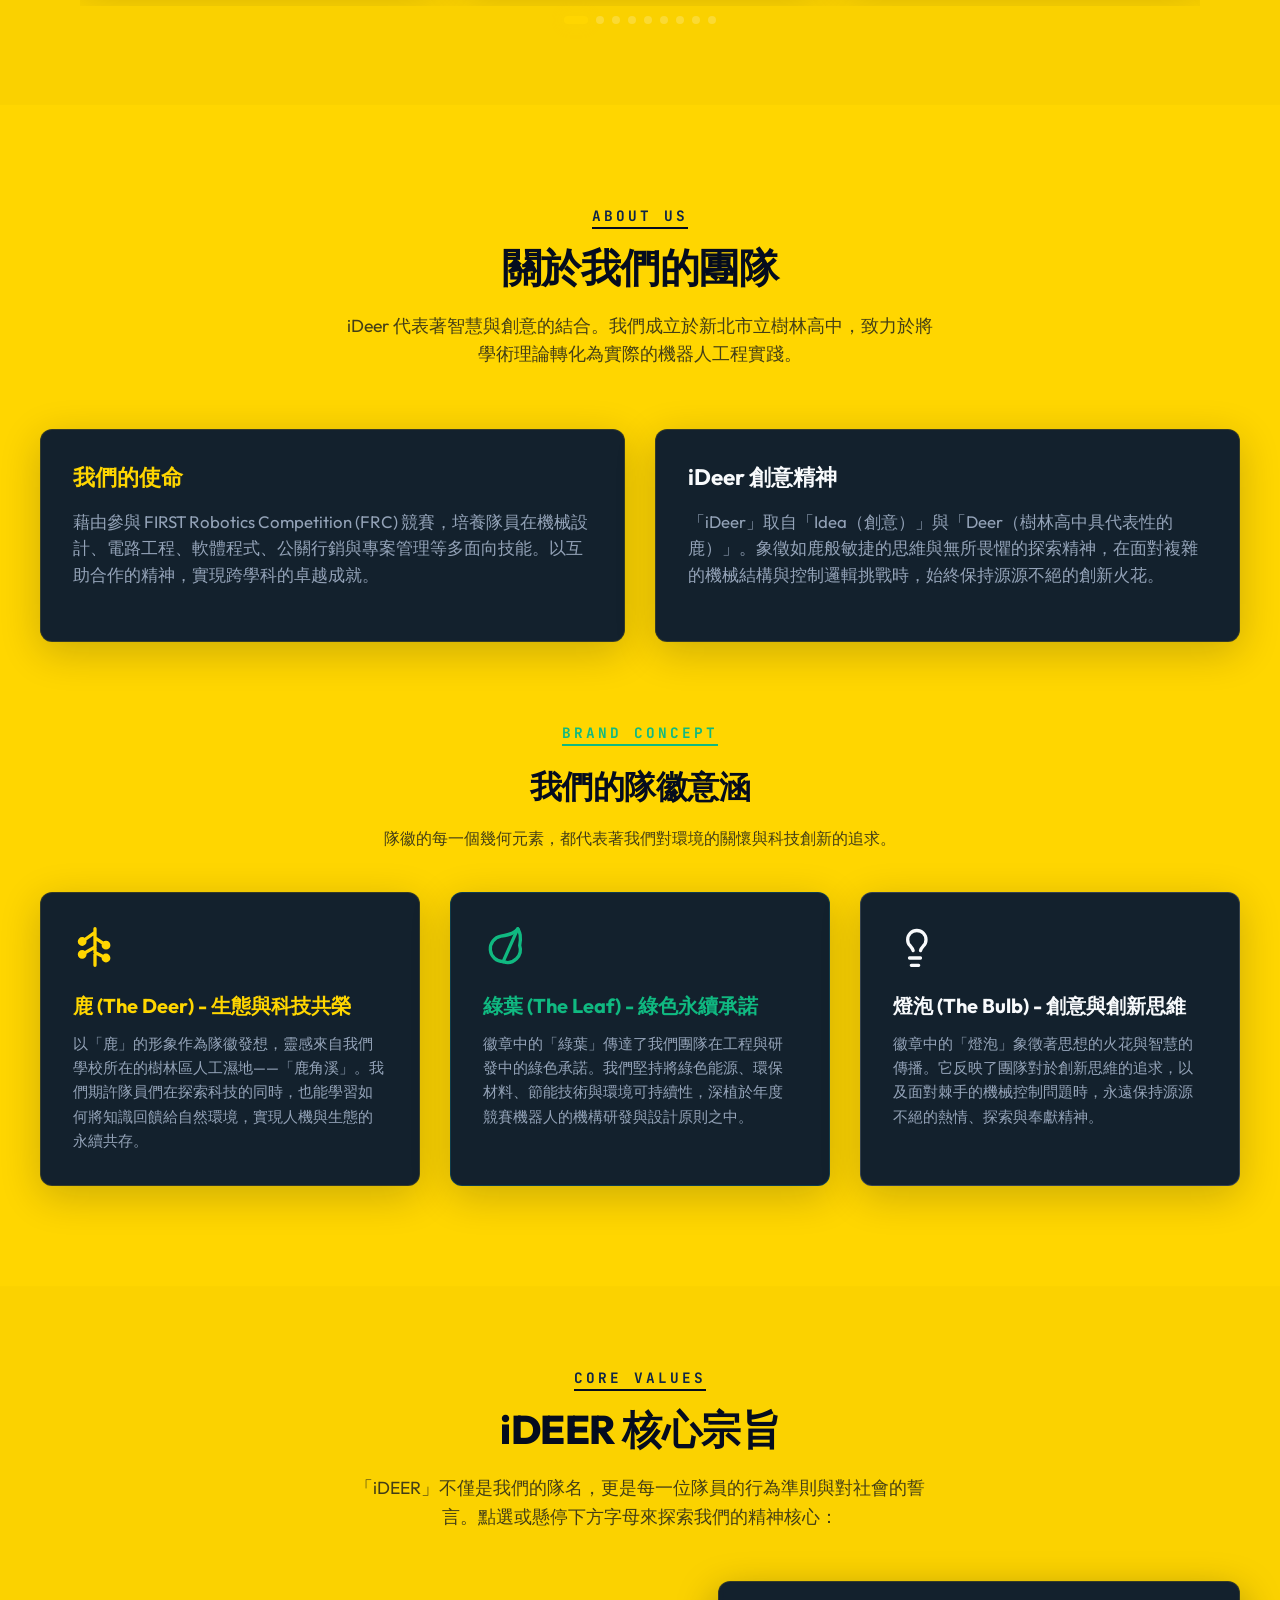
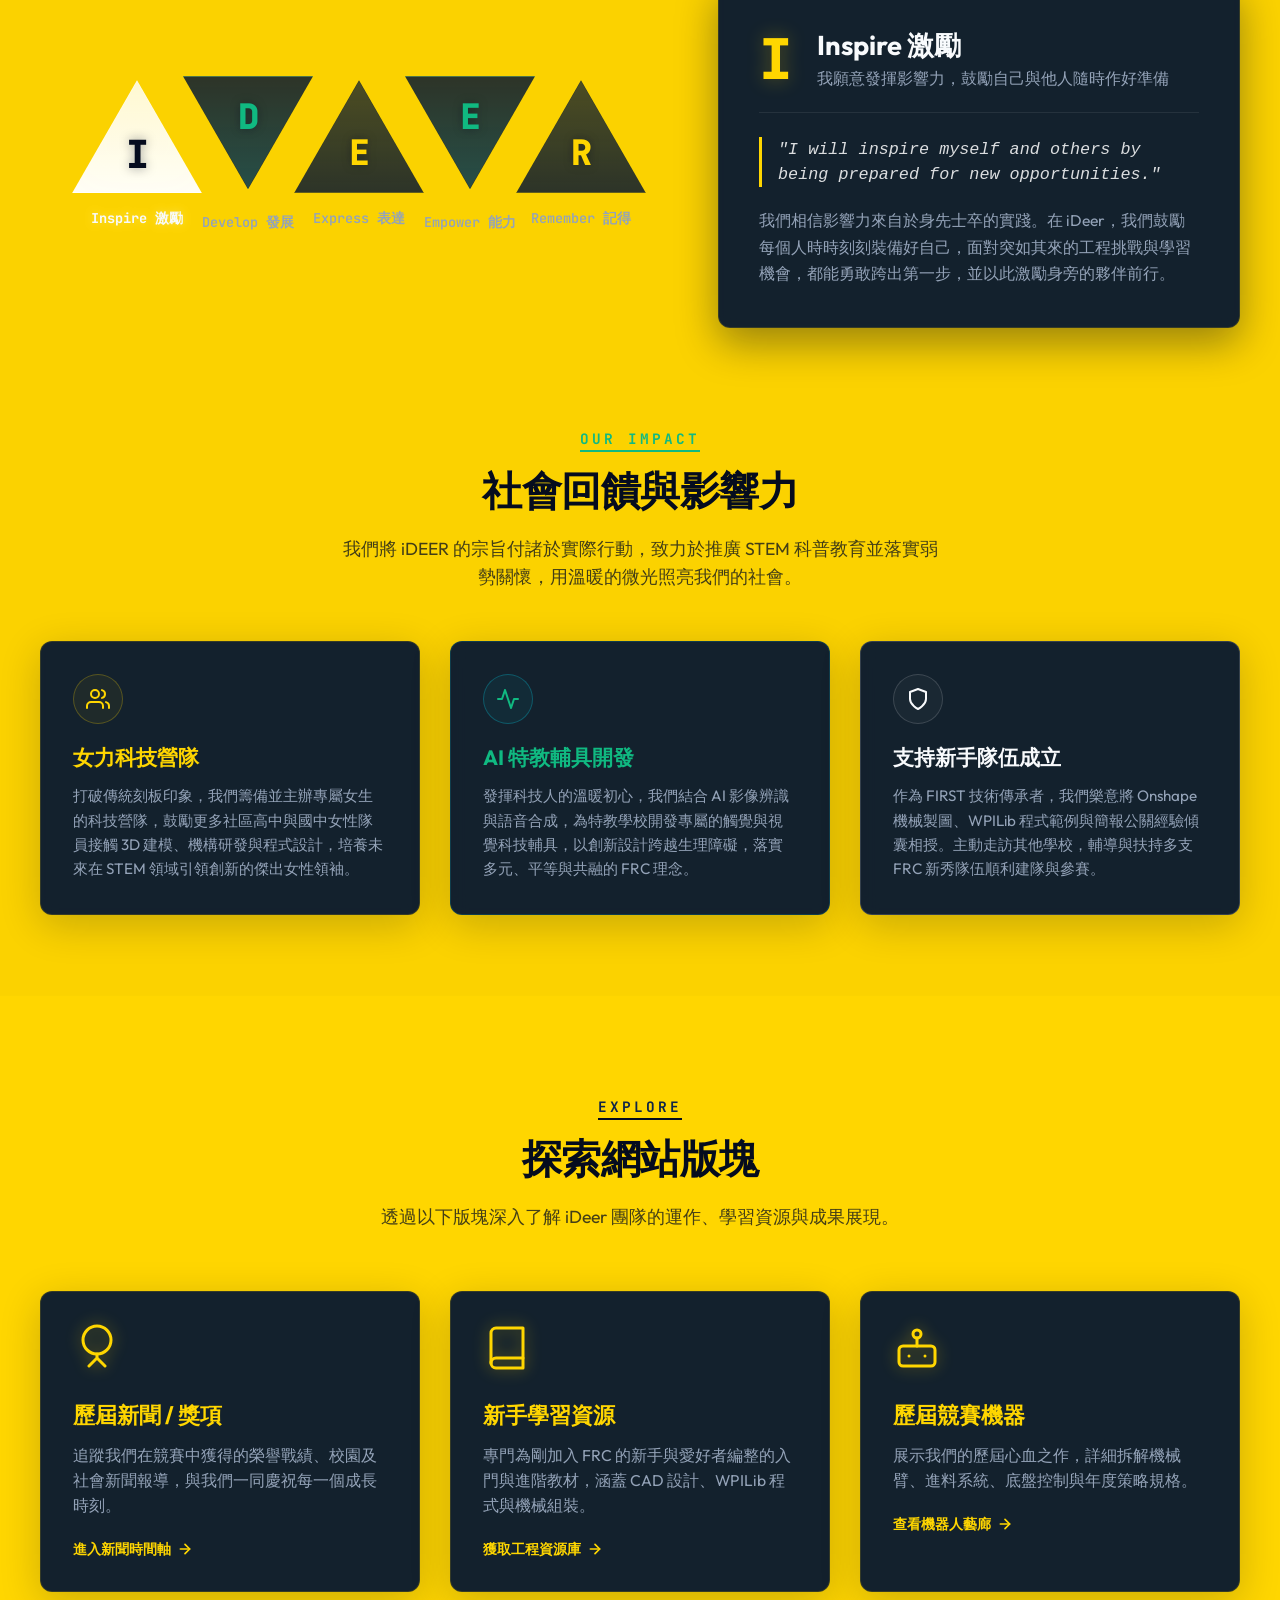
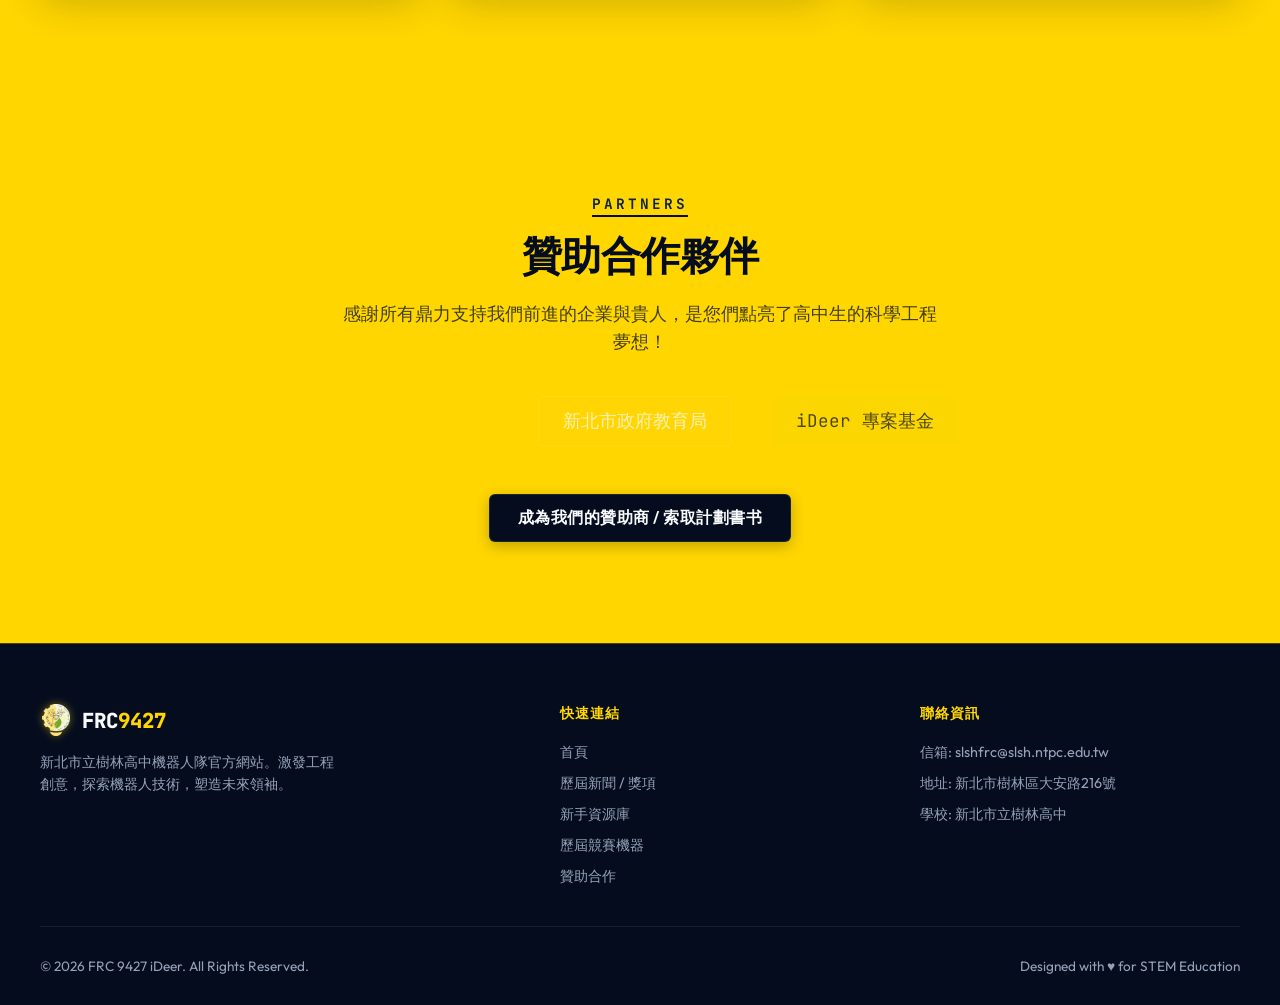
==== commit 309124cd: "feat: 導入全新 data-i18n 模組化語系系統與 Fallback 防呆翻譯引擎" ====
--- a/index.html
+++ b/index.html
@@ -8,6 +8,7 @@
   
   <!-- CSS Stylesheet -->
   <link rel="stylesheet" href="assets/css/style.css?v=2.2">
+  <script src="assets/js/i18n.js" defer></script>
   
   <!-- SEO Open Graph -->
   <meta property="og:title" content="FRC 9427 iDeer | 新北市立樹林高中機器人隊">
@@ -29,11 +30,11 @@
       <div class="section-container hero-grid">
         <div class="hero-content">
           <div class="hero-tagline">TEAM 9427 | IDEER</div>
-          <h1 class="hero-title">新北市立樹林高中<br><span>FRC 9427 iDeer</span> 機器人隊</h1>
-          <p class="hero-subtitle">我們是以「iDeer（創意之鹿）」為名的科技團隊。透過雙手組裝機械、編寫控制邏輯、推廣 STEM 工程教育，在 FIRST 機器人全球舞台上展現屬於高中生的創造力與無限潛能！</p>
+          <h1 class="hero-title" data-i18n="hero.title">新北市立樹林高中<br><span>FRC 9427 iDeer</span> 機器人隊</h1>
+          <p class="hero-subtitle" data-i18n="hero.subtitle">我們是以「iDeer（創意之鹿）」為名的科技團隊。透過雙手組裝機械、編寫控制邏輯、推廣 STEM 工程教育，在 FIRST 機器人全球舞台上展現屬於高中生的創造力與無限潛能！</p>
           <div class="hero-btns">
-            <a href="resources.html" class="btn btn-primary">探索新手學習資源</a>
-            <a href="sponsors.html" class="btn btn-secondary">支持我們 / 贊助合作</a>
+            <a href="resources.html" class="btn btn-primary" data-i18n="hero.btnResources">探索新手學習資源</a>
+            <a href="sponsors.html" class="btn btn-secondary" data-i18n="hero.btnSupport">支持我們 / 贊助合作</a>
           </div>
         </div>
         <div class="hero-visual">
@@ -47,8 +48,8 @@
       <div class="section-container">
         <div class="section-header">
           <span class="section-tag">Highlights</span>
-          <h2 class="section-title">影音焦點 & 隊伍紀錄</h2>
-          <p class="section-desc">透過精彩影片，見證 iDeer 團隊在研發機器人與推廣 STEM 的熱血歷程與成果展現！</p>
+          <h2 class="section-title" data-i18n="highlights.title">影音焦點 & 隊伍紀錄</h2>
+          <p class="section-desc" data-i18n="highlights.desc">透過精彩影片，見證 iDeer 團隊在研發機器人與推廣 STEM 的熱血歷程與成果展現！</p>
         </div>
 
         <div class="carousel-wrapper">
--- a/assets/css/style.css
+++ b/assets/css/style.css
@@ -16,8 +16,8 @@
   
   --accent-blue: #0f2547; /* Contrast Slate Blue */
   --accent-royal: #1565c0; /* Royal Uniform Blue */
-  --accent-cyber: #00e5ff; /* Cyber Electric Blue for robotic glows */
-  --accent-cyber-glow: rgba(0, 229, 255, 0.35);
+  --accent-cyber: #10b981; /* Morandi Emerald Green (Sustainable green, highly comfortable) */
+  --accent-cyber-glow: rgba(16, 185, 129, 0.35);
   
   --text-white: #f8fafc; /* Text on dark cards/nav */
   --text-light: #e2e8f0;
@@ -234,6 +234,55 @@
   color: var(--primary-yellow);
 }
 
+/* Logo與語系切換按鈕包裹器 */
+.logo-wrapper {
+  display: flex;
+  align-items: center;
+  gap: 16px;
+}
+
+/* 語系切換按鈕 Cyber 科技感設計 */
+.lang-switch-btn {
+  background: rgba(255, 214, 0, 0.05);
+  border: 1px solid rgba(255, 214, 0, 0.3);
+  color: var(--primary-yellow);
+  font-family: var(--font-mono);
+  font-size: 0.85rem;
+  font-weight: 700;
+  padding: 6px 12px;
+  border-radius: 4px;
+  cursor: pointer;
+  transition: all 0.3s cubic-bezier(0.4, 0, 0.2, 1);
+  text-transform: uppercase;
+  letter-spacing: 0.5px;
+  display: flex;
+  align-items: center;
+  justify-content: center;
+  box-shadow: 0 0 5px rgba(255, 214, 0, 0.05);
+}
+
+.lang-switch-btn:hover {
+  background: var(--primary-yellow);
+  color: var(--bg-navy);
+  border-color: var(--primary-yellow);
+  box-shadow: var(--shadow-glow);
+  transform: translateY(-1px);
+}
+
+.lang-switch-btn:active {
+  transform: translateY(0);
+}
+
+@media (max-width: 768px) {
+  .logo-wrapper {
+    gap: 10px;
+  }
+  .lang-switch-btn {
+    padding: 4px 8px;
+    font-size: 0.75rem;
+  }
+}
+
 /* Navigation Links */
 .nav-menu {
   display: flex;
@@ -2786,7 +2835,8 @@
   width: 130px;
   height: 113px; /* 等邊三角形比例 1 : 0.866 */
   clip-path: polygon(50% 0%, 0% 100%, 100% 100%);
-  background: rgba(255, 214, 0, 0.15);
+  background: rgba(10, 25, 47, 0.85);
+  border: 1px solid rgba(255, 214, 0, 0.25);
   display: flex;
   align-items: center;
   justify-content: center;
@@ -2802,7 +2852,7 @@
   width: 100%;
   height: 100%;
   clip-path: polygon(50% 0%, 0% 100%, 100% 100%);
-  background: linear-gradient(180deg, rgba(255, 214, 0, 0.25) 0%, transparent 100%);
+  background: linear-gradient(180deg, rgba(255, 214, 0, 0.15) 0%, transparent 100%);
   z-index: 1;
 }
 
@@ -2884,8 +2934,9 @@
 
 /* Active 時的發光與背景變化 */
 .triangle-item-wrapper.active .svg-triangle-up {
-  background: var(--primary-yellow);
-  filter: drop-shadow(0 0 25px rgba(255, 214, 0, 0.6));
+  background: rgba(255, 255, 255, 0.96);
+  border-color: rgba(255, 255, 255, 1);
+  filter: drop-shadow(0 0 20px rgba(255, 214, 0, 0.65));
 }
 
 .triangle-item-wrapper.active .svg-triangle-up .letter-label {
@@ -2894,8 +2945,9 @@
 }
 
 .triangle-item-wrapper.active .svg-triangle-down {
-  background: var(--accent-cyber);
-  filter: drop-shadow(0 0 25px rgba(0, 229, 255, 0.6));
+  background: var(--accent-cyber); /* 已改為 #10b981 舒適翠綠色 */
+  border-color: var(--accent-cyber);
+  filter: drop-shadow(0 0 20px rgba(16, 185, 129, 0.65));
 }
 
 .triangle-item-wrapper.active .svg-triangle-down .letter-label {
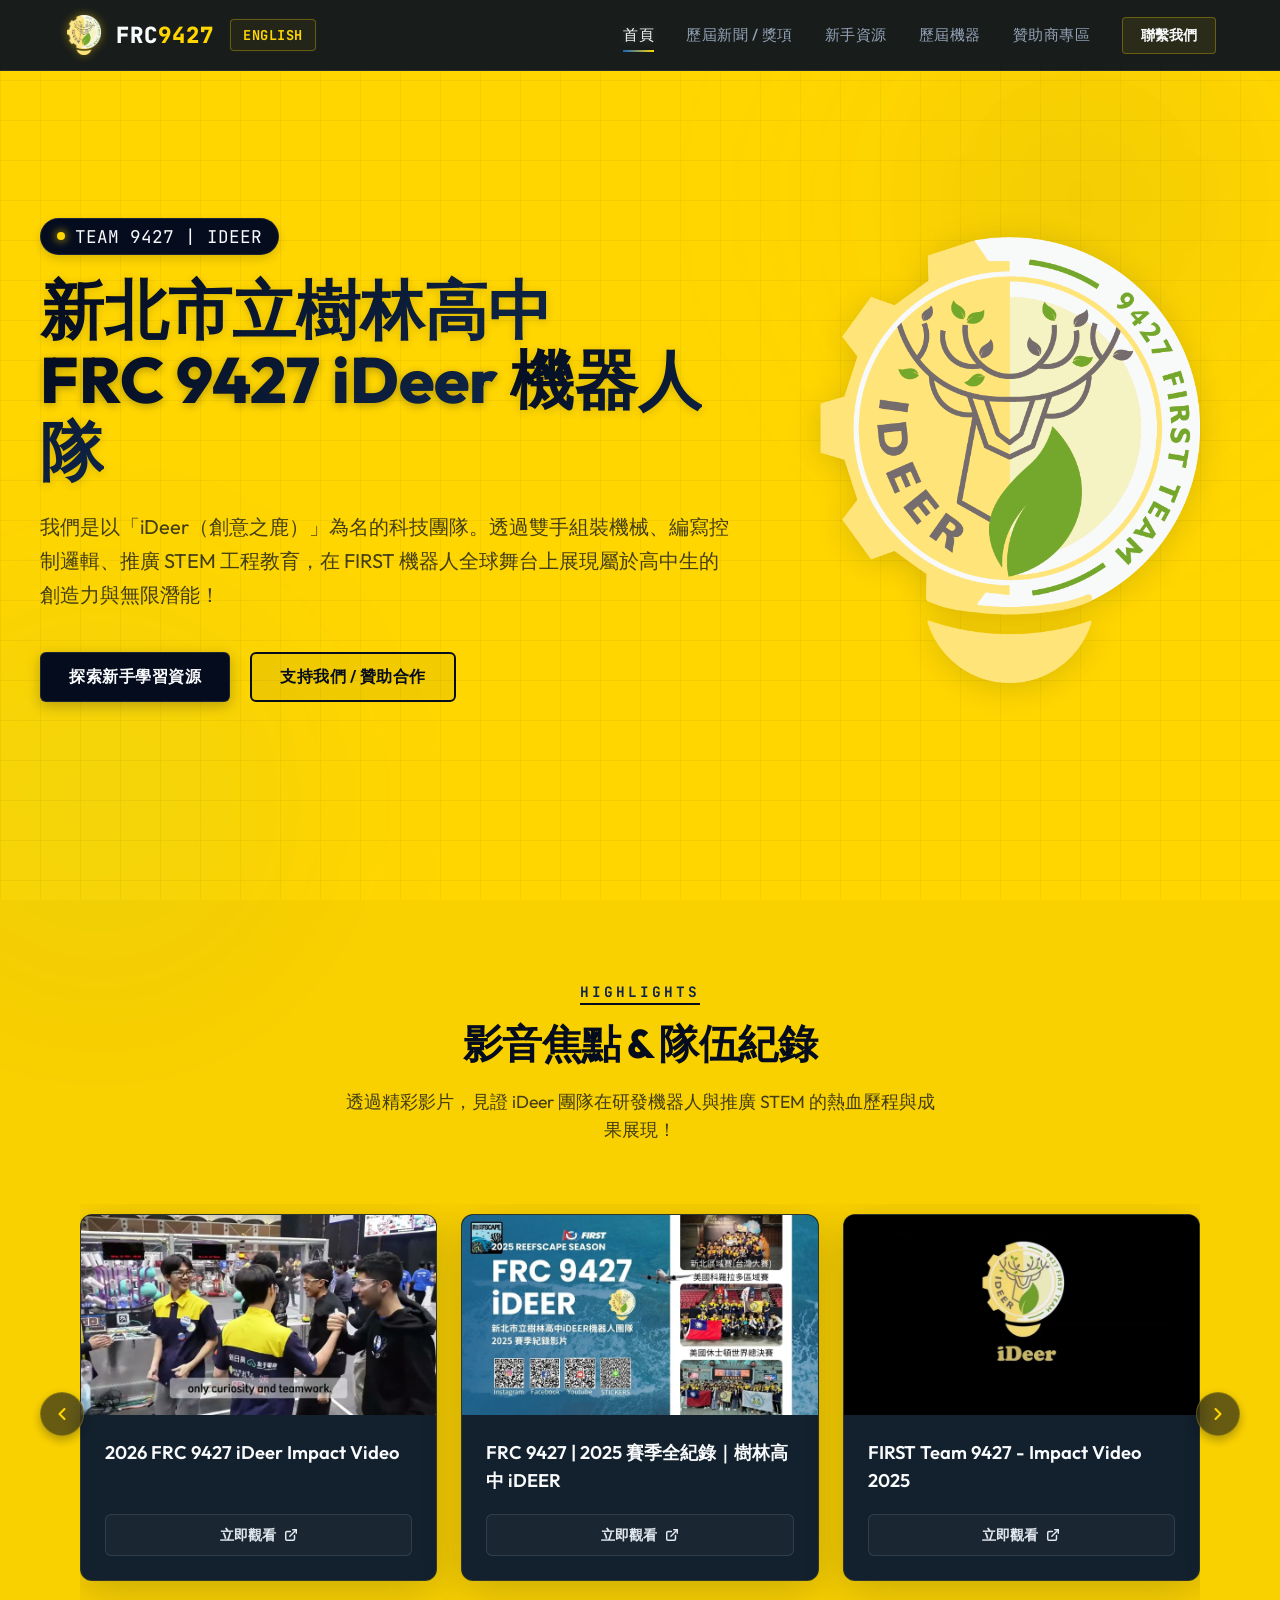
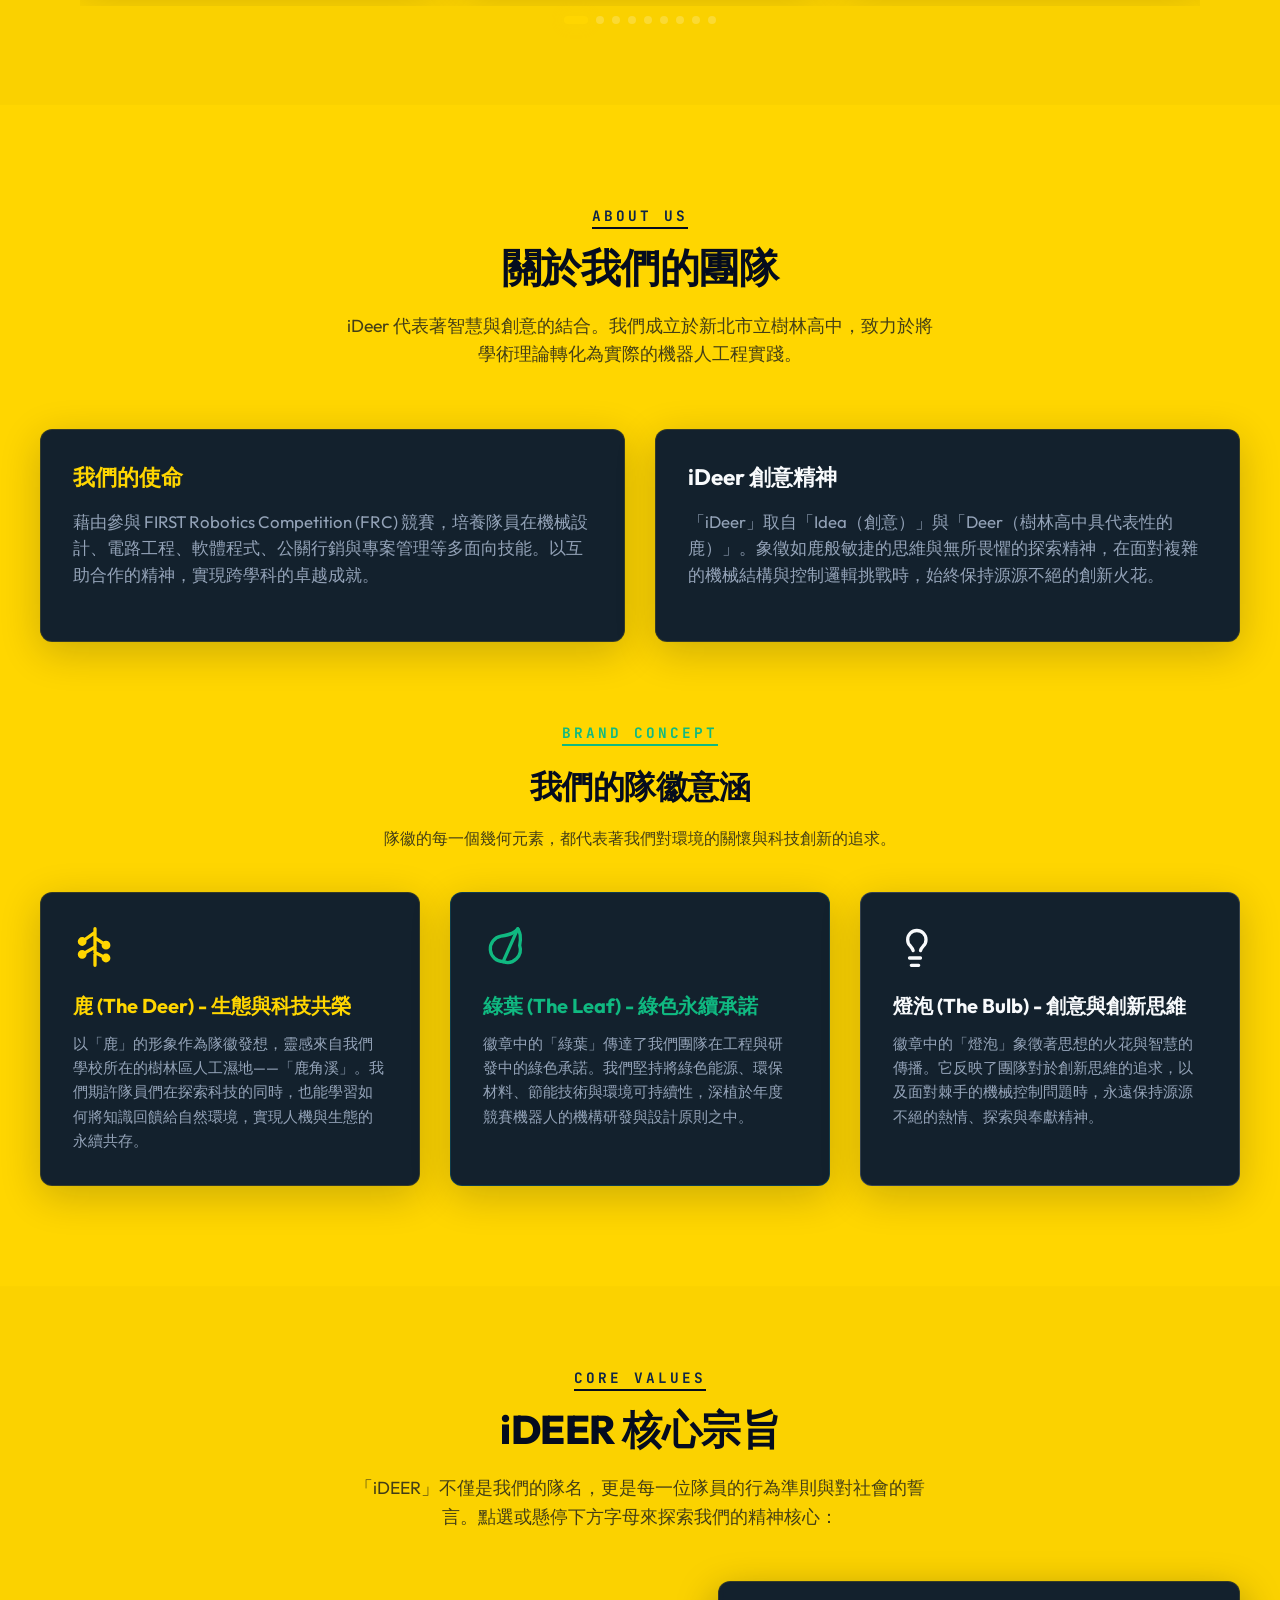
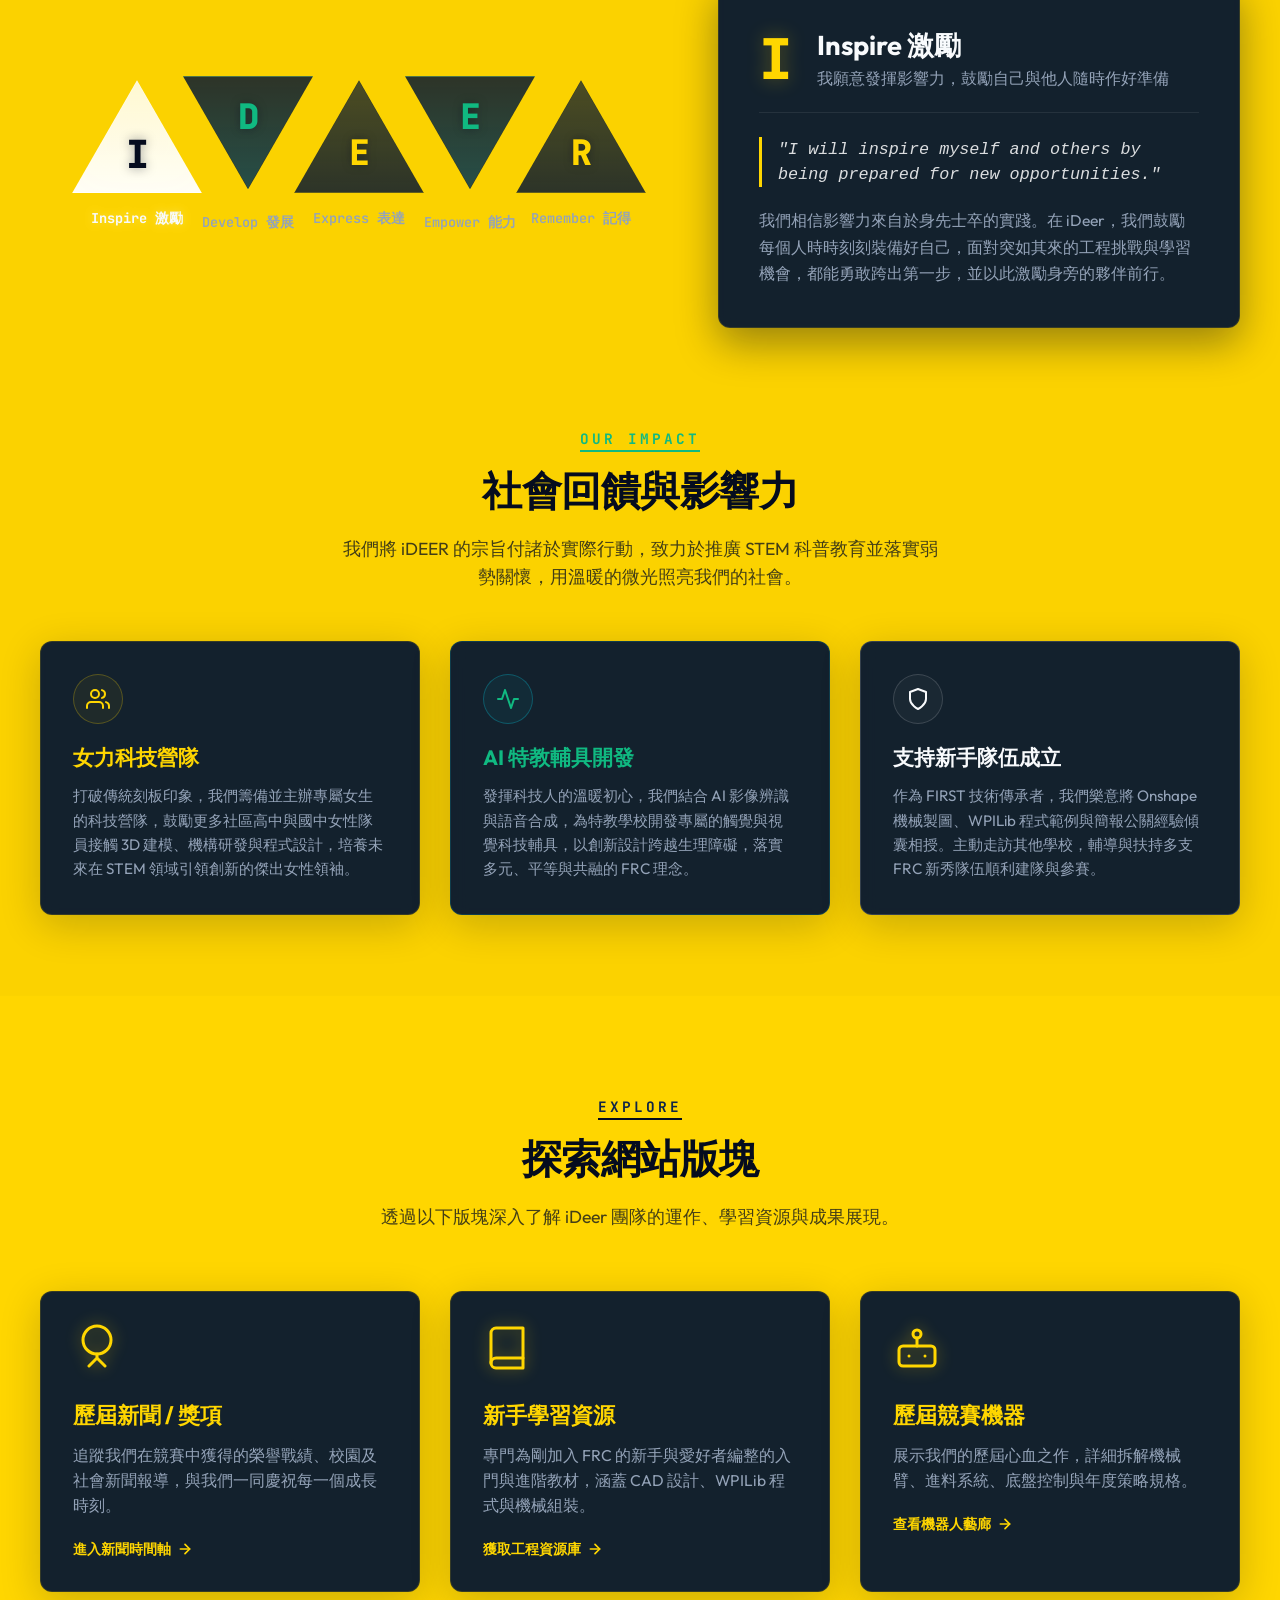
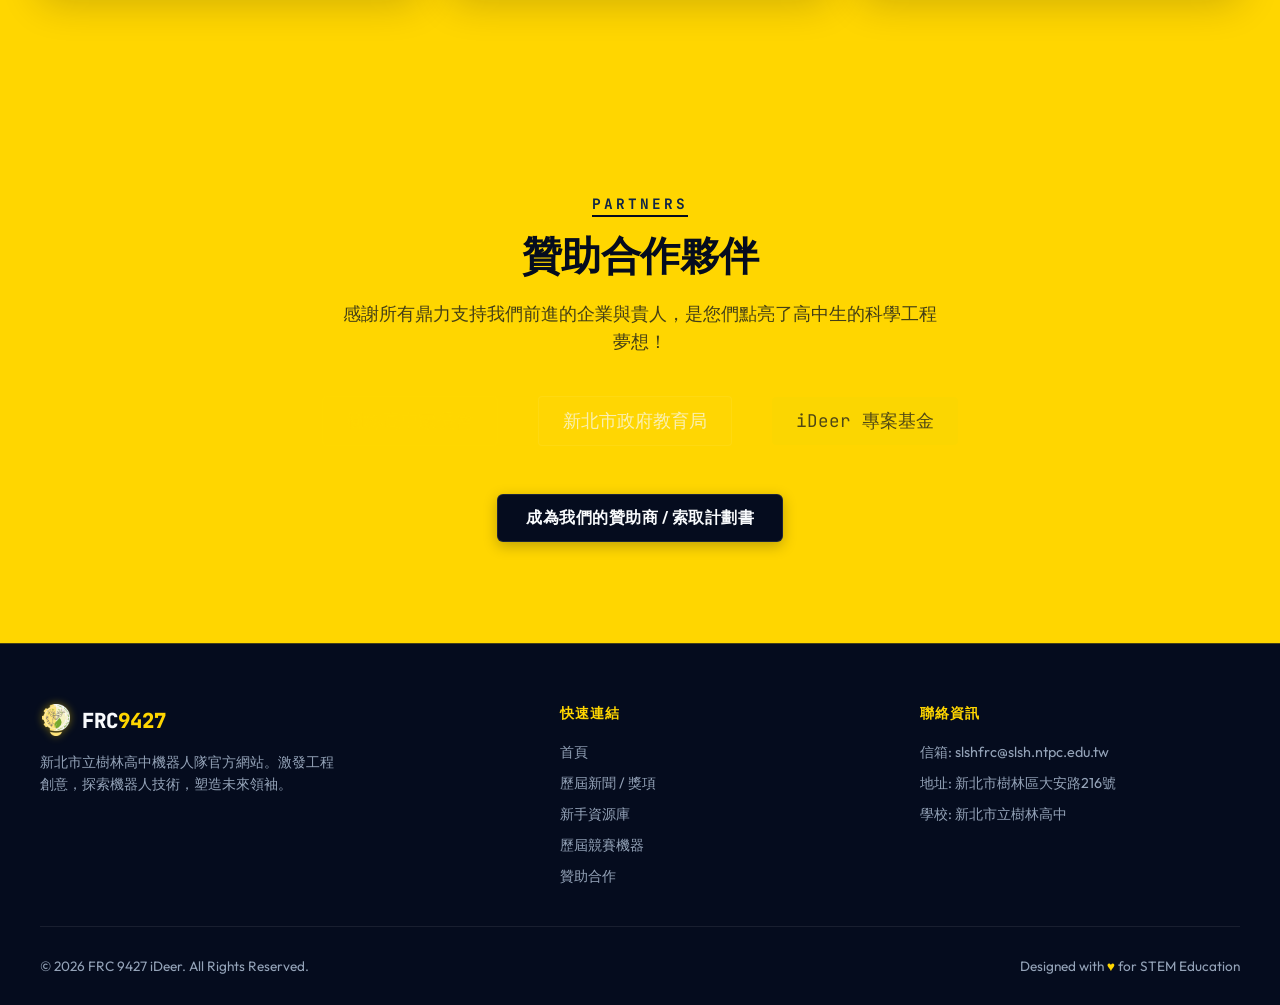
==== commit 2196389a: "feat: 補齊全站 100% 中文多國語言 data-i18n 標記與 en.json 巢狀語系，重構時間軸與動態 JS 渲染，修復 DOM 元素 HTML 標籤轉義 Bug，支援 document" ====
--- a/index.html
+++ b/index.html
@@ -30,7 +30,11 @@
       <div class="section-container hero-grid">
         <div class="hero-content">
           <div class="hero-tagline">TEAM 9427 | IDEER</div>
-          <h1 class="hero-title" data-i18n="hero.title">新北市立樹林高中<br><span>FRC 9427 iDeer</span> 機器人隊</h1>
+          <h1 class="hero-title">
+            <span data-i18n="hero.titleSchool">新北市立樹林高中</span><br>
+            <span><span data-i18n="hero.titleTeam">FRC 9427 iDeer</span></span> 
+            <span data-i18n="hero.titleSuffix">機器人隊</span>
+          </h1>
           <p class="hero-subtitle" data-i18n="hero.subtitle">我們是以「iDeer（創意之鹿）」為名的科技團隊。透過雙手組裝機械、編寫控制邏輯、推廣 STEM 工程教育，在 FIRST 機器人全球舞台上展現屬於高中生的創造力與無限潛能！</p>
           <div class="hero-btns">
             <a href="resources.html" class="btn btn-primary" data-i18n="hero.btnResources">探索新手學習資源</a>
@@ -80,7 +84,7 @@
               <div class="card-info">
                 <h3 class="card-title">2026 FRC 9427 iDeer Impact Video</h3>
                 <a href="https://youtu.be/gyb7woZFOAI?si=ydS19fORwJ95qR46" target="_blank" class="card-action-btn">
-                  <span>立即觀看</span>
+                  <span data-i18n="highlights.watchNow">立即觀看</span>
                   <svg viewBox="0 0 24 24" fill="none" stroke="currentColor" stroke-width="2.5" stroke-linecap="round" stroke-linejoin="round">
                     <path d="M18 13v6a2 2 0 0 1-2 2H5a2 2 0 0 1-2-2V8a2 2 0 0 1 2-2h6"></path>
                     <polyline points="15 3 21 3 21 9"></polyline>
@@ -103,7 +107,7 @@
               <div class="card-info">
                 <h3 class="card-title">FRC 9427 | 2025 賽季全紀錄｜樹林高中 iDEER</h3>
                 <a href="https://www.youtube.com/watch?v=pk_J7Pp_Ehs" target="_blank" class="card-action-btn">
-                  <span>立即觀看</span>
+                  <span data-i18n="highlights.watchNow">立即觀看</span>
                   <svg viewBox="0 0 24 24" fill="none" stroke="currentColor" stroke-width="2.5" stroke-linecap="round" stroke-linejoin="round">
                     <path d="M18 13v6a2 2 0 0 1-2 2H5a2 2 0 0 1-2-2V8a2 2 0 0 1 2-2h6"></path>
                     <polyline points="15 3 21 3 21 9"></polyline>
@@ -126,7 +130,7 @@
               <div class="card-info">
                 <h3 class="card-title">FIRST Team 9427 - Impact Video 2025</h3>
                 <a href="https://www.youtube.com/watch?v=JUu4h5PwJaE" target="_blank" class="card-action-btn">
-                  <span>立即觀看</span>
+                  <span data-i18n="highlights.watchNow">立即觀看</span>
                   <svg viewBox="0 0 24 24" fill="none" stroke="currentColor" stroke-width="2.5" stroke-linecap="round" stroke-linejoin="round">
                     <path d="M18 13v6a2 2 0 0 1-2 2H5a2 2 0 0 1-2-2V8a2 2 0 0 1 2-2h6"></path>
                     <polyline points="15 3 21 3 21 9"></polyline>
@@ -149,7 +153,7 @@
               <div class="card-info">
                 <h3 class="card-title">Team 9427 iDEER - 2025 REEFSCAPE Robot in 5 weeks</h3>
                 <a href="https://www.youtube.com/watch?v=5P5DFO7Ry0o&t=25s" target="_blank" class="card-action-btn">
-                  <span>立即觀看</span>
+                  <span data-i18n="highlights.watchNow">立即觀看</span>
                   <svg viewBox="0 0 24 24" fill="none" stroke="currentColor" stroke-width="2.5" stroke-linecap="round" stroke-linejoin="round">
                     <path d="M18 13v6a2 2 0 0 1-2 2H5a2 2 0 0 1-2-2V8a2 2 0 0 1 2-2h6"></path>
                     <polyline points="15 3 21 3 21 9"></polyline>
@@ -172,7 +176,7 @@
               <div class="card-info">
                 <h3 class="card-title">Like A Deer MV (2024 Southern Cross Regional)</h3>
                 <a href="https://www.youtube.com/watch?v=qI7DogPocPc" target="_blank" class="card-action-btn">
-                  <span>立即觀看</span>
+                  <span data-i18n="highlights.watchNow">立即觀看</span>
                   <svg viewBox="0 0 24 24" fill="none" stroke="currentColor" stroke-width="2.5" stroke-linecap="round" stroke-linejoin="round">
                     <path d="M18 13v6a2 2 0 0 1-2 2H5a2 2 0 0 1-2-2V8a2 2 0 0 1 2-2h6"></path>
                     <polyline points="15 3 21 3 21 9"></polyline>
@@ -195,7 +199,7 @@
               <div class="card-info">
                 <h3 class="card-title">樹林高中 FRC 9427 － Like a Deer MV版 (Pre-Season)</h3>
                 <a href="https://www.youtube.com/watch?v=3KbH438oagc" target="_blank" class="card-action-btn">
-                  <span>立即觀看</span>
+                  <span data-i18n="highlights.watchNow">立即觀看</span>
                   <svg viewBox="0 0 24 24" fill="none" stroke="currentColor" stroke-width="2.5" stroke-linecap="round" stroke-linejoin="round">
                     <path d="M18 13v6a2 2 0 0 1-2 2H5a2 2 0 0 1-2-2V8a2 2 0 0 1 2-2h6"></path>
                     <polyline points="15 3 21 3 21 9"></polyline>
@@ -367,9 +371,9 @@
         <!-- 核心宗旨互動看板子區段 -->
         <div class="values-board-container">
           <div class="section-header" style="margin-bottom: 50px;">
-            <span class="section-tag">Core Values</span>
-            <h2 class="section-title">iDEER 核心宗旨</h2>
-            <p class="section-desc">「iDEER」不僅是我們的隊名，更是每一位隊員的行為準則與對社會的誓言。點選或懸停下方字母來探索我們的精神核心：</p>
+            <span class="section-tag" data-i18n="values.tag">Core Values</span>
+            <h2 class="section-title" data-i18n="values.title">iDEER 核心宗旨</h2>
+            <p class="section-desc" data-i18n="values.desc">「iDEER」不僅是我們的隊名，更是每一位隊員的行為準則與對社會的誓言。點選或懸停下方字母來探索我們的精神核心：</p>
           </div>
 
           <div class="ideer-interactive-board">
@@ -382,7 +386,7 @@
                 <div class="svg-triangle-up yellow-glow">
                   <span class="letter-label">I</span>
                 </div>
-                <div class="letter-title">Inspire 激勵</div>
+                <div class="letter-title" data-i18n="values.inspire">Inspire 激勵</div>
               </div>
 
               <!-- D: Develop -->
@@ -390,7 +394,7 @@
                 <div class="svg-triangle-down slate-glow">
                   <span class="letter-label">D</span>
                 </div>
-                <div class="letter-title">Develop 發展</div>
+                <div class="letter-title" data-i18n="values.develop">Develop 發展</div>
               </div>
 
               <!-- E: Express -->
@@ -398,7 +402,7 @@
                 <div class="svg-triangle-up yellow-glow">
                   <span class="letter-label">E</span>
                 </div>
-                <div class="letter-title">Express 表達</div>
+                <div class="letter-title" data-i18n="values.express">Express 表達</div>
               </div>
 
               <!-- E: Empower -->
@@ -406,7 +410,7 @@
                 <div class="svg-triangle-down slate-glow">
                   <span class="letter-label">E</span>
                 </div>
-                <div class="letter-title">Empower 能力</div>
+                <div class="letter-title" data-i18n="values.empower">Empower 能力</div>
               </div>
 
               <!-- R: Remember -->
@@ -414,7 +418,7 @@
                 <div class="svg-triangle-up yellow-glow">
                   <span class="letter-label">R</span>
                 </div>
-                <div class="letter-title">Remember 記得</div>
+                <div class="letter-title" data-i18n="values.remember">Remember 記得</div>
               </div>
 
             </div>
@@ -425,13 +429,13 @@
                 <div class="panel-header-row">
                   <span class="panel-letter">I</span>
                   <div class="panel-title-group">
-                    <h3 class="panel-value-title">Inspire 激勵</h3>
-                    <p class="panel-subtitle">我願意發揮影響力，鼓勵自己與他人隨時作好準備</p>
+                    <h3 class="panel-value-title" data-i18n="values.inspireTitle">Inspire 激勵</h3>
+                    <p class="panel-subtitle" data-i18n="values.inspireSub">我願意發揮影響力，鼓勵自己與他人隨時作好準備</p>
                   </div>
                 </div>
                 <div class="panel-body">
                   <blockquote class="english-quote">"I will inspire myself and others by being prepared for new opportunities."</blockquote>
-                  <p class="panel-desc-text">我們相信影響力來自於身先士卒的實踐。在 iDeer，我們鼓勵每個人時時刻刻裝備好自己，面對突如其來的工程挑戰與學習機會，都能勇敢跨出第一步，並以此激勵身旁的夥伴前行。</p>
+                  <p class="panel-desc-text" data-i18n="values.inspireDesc">我們相信影響力來自於身先士卒的實踐。在 iDeer，我們鼓勵每個人時時刻刻裝備好自己，面對突如其來的工程挑戰與學習機會，都能勇敢跨出第一步，並以此激勵身旁的夥伴前行。</p>
                 </div>
               </div>
 
@@ -439,13 +443,13 @@
                 <div class="panel-header-row">
                   <span class="panel-letter" style="color: var(--accent-cyber);">D</span>
                   <div class="panel-title-group">
-                    <h3 class="panel-value-title" style="color: var(--accent-cyber);">Develop 發展</h3>
-                    <p class="panel-subtitle">我願意在發展才能、學著變強的同時也善待他人</p>
+                    <h3 class="panel-value-title" style="color: var(--accent-cyber);" data-i18n="values.developTitle">Develop 發展</h3>
+                    <p class="panel-subtitle" data-i18n="values.developSub">我願意在發展才能、學著變強的同時也善待他人</p>
                   </div>
                 </div>
                 <div class="panel-body">
                   <blockquote class="english-quote">"I will develop my abilities, being strong and kind to everyone."</blockquote>
-                  <p class="panel-desc-text">個人才能的精進與團隊的強大絕不建立在傲慢之上。我們在工程技術、程式編寫與專案管理的道路上學著變強，但我們永遠對新手、對身邊的所有人保持最大的善意、耐心與溫柔。</p>
+                  <p class="panel-desc-text" data-i18n="values.developDesc">個人才能的精進與團隊的強大絕不建立在傲慢之上。我們在工程技術、程式編寫與專案管理的道路上學著變強，但我們永遠對新手、對身邊的所有人保持最大的善意、耐心與溫柔。</p>
                 </div>
               </div>
 
@@ -453,13 +457,13 @@
                 <div class="panel-header-row">
                   <span class="panel-letter">E</span>
                   <div class="panel-title-group">
-                    <h3 class="panel-value-title">Express 表達</h3>
-                    <p class="panel-subtitle">我願意展現謙虛、負責、有禮貌的行為</p>
+                    <h3 class="panel-value-title" data-i18n="values.expressTitle">Express 表達</h3>
+                    <p class="panel-subtitle" data-i18n="values.expressSub">我願意展現謙虛、負責、有禮貌的行為</p>
                   </div>
                 </div>
                 <div class="panel-body">
                   <blockquote class="english-quote">"I will express being humble, responsible, and polite in everything I do."</blockquote>
-                  <p class="panel-desc-text">在 FIRST 舞台上，隊員的一言一行都代表著隊伍的招牌。我們自我要求將「專業有禮」與「負責擔當」融入日常行為中，以無比謙虛的姿態，學習他人的優點，勇於承擔屬於自己的責任。</p>
+                  <p class="panel-desc-text" data-i18n="values.expressDesc">在 FIRST 舞台上，隊員的一言一行都代表著隊伍的招牌。我們自我要求將「專業有禮」與「負責擔當」融入日常行為中，以無比謙虛的姿態，學習他人的優點，勇於承擔屬於自己的責任。</p>
                 </div>
               </div>
 
@@ -467,13 +471,13 @@
                 <div class="panel-header-row">
                   <span class="panel-letter" style="color: var(--accent-cyber);">E</span>
                   <div class="panel-title-group">
-                    <h3 class="panel-value-title" style="color: var(--accent-cyber);">Empower 能力</h3>
-                    <p class="panel-subtitle">我願意在有能力的時候幫助他人</p>
+                    <h3 class="panel-value-title" style="color: var(--accent-cyber);" data-i18n="values.empowerTitle">Empower 能力</h3>
+                    <p class="panel-subtitle" data-i18n="values.empowerSub">我願意在有能力的時候幫助他人</p>
                   </div>
                 </div>
                 <div class="panel-body">
                   <blockquote class="english-quote">"I will empower everyone around me by offering help and support whenever I can."</blockquote>
-                  <p class="panel-desc-text">能力的賦予並非為了彰顯自我，而是為了照亮他人。不論是在賽場的維修區，還是在地方的科學社群，只要我們有足夠的知識與資源，iDeer 永遠樂意為身陷泥淖的其他隊伍或新手提供熱情且無私的協助。</p>
+                  <p class="panel-desc-text" data-i18n="values.empowerDesc">能力的賦予並非為了彰顯自我，而是為了照亮他人。不論是在賽場的維修區，還是在地方的科學社群，只要我們有足夠的知識與資源，iDeer 永遠樂意為身陷泥淖的其他隊伍或新手提供熱情且無私的協助。</p>
                 </div>
               </div>
 
@@ -481,13 +485,13 @@
                 <div class="panel-header-row">
                   <span class="panel-letter">R</span>
                   <div class="panel-title-group">
-                    <h3 class="panel-value-title">Remember 記得</h3>
-                    <p class="panel-subtitle">我會永遠記得感謝，因為沒有事情是理所當然</p>
+                    <h3 class="panel-value-title" data-i18n="values.rememberTitle">Remember 記得</h3>
+                    <p class="panel-subtitle" data-i18n="values.rememberSub">我會永遠記得感謝，因為沒有事情是理所當然</p>
                   </div>
                 </div>
                 <div class="panel-body">
                   <blockquote class="english-quote">"I will remember to say “thank you” and take nothing for granted."</blockquote>
-                  <p class="panel-desc-text">每一筆贊助、每一次指導、每一位家長與校方的支援，背後都是無數人默默的付出。我們永遠把「感謝」放在心中並大聲說出口，感恩我們所擁有的資源，珍惜每一次上場比賽與研發的幸福時光。</p>
+                  <p class="panel-desc-text" data-i18n="values.rememberDesc">每一筆贊助、每一次指導、每一位家長與校方的支援，背後都是無數人默默的付出。我們永遠把「感謝」放在心中並大聲說出口，感恩我們所擁有的資源，珍惜每一次上場比賽與研發的幸福時光。</p>
                 </div>
               </div>
 
@@ -499,8 +503,8 @@
         <div class="social-impact-container" style="margin-top: 100px;">
           <div class="section-header" style="margin-bottom: 50px;">
             <span class="section-tag" style="color: var(--accent-cyber); border-bottom-color: var(--accent-cyber);">Our Impact</span>
-            <h2 class="section-title">社會回饋與影響力</h2>
-            <p class="section-desc">我們將 iDEER 的宗旨付諸於實際行動，致力於推廣 STEM 科普教育並落實弱勢關懷，用溫暖的微光照亮我們的社會。</p>
+            <h2 class="section-title" data-i18n="impact.title">社會回饋與影響力</h2>
+            <p class="section-desc" data-i18n="impact.desc">我們將 iDEER 的宗旨付諸於實際行動，致力於推廣 STEM 科普教育並落實弱勢關懷，用溫暖的微光照亮我們的社會。</p>
           </div>
 
           <div class="impact-cards-grid">
@@ -515,8 +519,8 @@
                   <path d="M16 3.13a4 4 0 0 1 0 7.75" />
                 </svg>
               </div>
-              <h3 class="impact-title" style="font-size: 1.3rem; font-weight: 700; margin-bottom: 12px; color: var(--primary-yellow);">女力科技營隊</h3>
-              <p class="impact-desc" style="color: var(--text-gray); line-height: 1.6; font-size: 0.95rem;">打破傳統刻板印象，我們籌備並主辦專屬女生的科技營隊，鼓勵更多社區高中與國中女性隊員接觸 3D 建模、機構研發與程式設計，培養未來在 STEM 領域引領創新的傑出女性領袖。</p>
+              <h3 class="impact-title" style="font-size: 1.3rem; font-weight: 700; margin-bottom: 12px; color: var(--primary-yellow);" data-i18n="impact.c1.title">女力科技營隊</h3>
+              <p class="impact-desc" style="color: var(--text-gray); line-height: 1.6; font-size: 0.95rem;" data-i18n="impact.c1.desc">打破傳統刻板印象，我們籌備並主辦專屬女生的科技營隊，鼓勵更多社區高中與國中女性隊員接觸 3D 建模、機構研發與程式設計，培養未來在 STEM 領域引領創新的傑出女性領袖。</p>
             </div>
 
             <!-- Impact Card 2 -->
@@ -526,8 +530,8 @@
                   <path d="M22 12h-4l-3 9L9 3l-3 9H2" />
                 </svg>
               </div>
-              <h3 class="impact-title" style="font-size: 1.3rem; font-weight: 700; margin-bottom: 12px; color: var(--accent-cyber);">AI 特教輔具開發</h3>
-              <p class="impact-desc" style="color: var(--text-gray); line-height: 1.6; font-size: 0.95rem;">發揮科技人的溫暖初心，我們結合 AI 影像辨識與語音合成，為特教學校開發專屬的觸覺與視覺科技輔具，以創新設計跨越生理障礙，落實多元、平等與共融的 FRC 理念。</p>
+              <h3 class="impact-title" style="font-size: 1.3rem; font-weight: 700; margin-bottom: 12px; color: var(--accent-cyber);" data-i18n="impact.c2.title">AI 特教輔具開發</h3>
+              <p class="impact-desc" style="color: var(--text-gray); line-height: 1.6; font-size: 0.95rem;" data-i18n="impact.c2.desc">發揮科技人的溫暖初心，我們結合 AI 影像辨識與語音合成，為特教學校開發專屬的觸覺與視覺科技輔具，以創新設計跨越生理障礙，落實多元、平等與共融的 FRC 理念。</p>
             </div>
 
             <!-- Impact Card 3 -->
@@ -537,8 +541,8 @@
                   <path d="M12 22s8-4 8-10V5l-8-3-8 3v7c0 6 8 10 8 10z" />
                 </svg>
               </div>
-              <h3 class="impact-title" style="font-size: 1.3rem; font-weight: 700; margin-bottom: 12px; color: var(--text-white);">支持新手隊伍成立</h3>
-              <p class="impact-desc" style="color: var(--text-gray); line-height: 1.6; font-size: 0.95rem;">作為 FIRST 技術傳承者，我們樂意將 Onshape 機械製圖、WPILib 程式範例與簡報公關經驗傾囊相授。主動走訪其他學校，輔導與扶持多支 FRC 新秀隊伍順利建隊與參賽。</p>
+              <h3 class="impact-title" style="font-size: 1.3rem; font-weight: 700; margin-bottom: 12px; color: var(--text-white);" data-i18n="impact.c3.title">支持新手隊伍成立</h3>
+              <p class="impact-desc" style="color: var(--text-gray); line-height: 1.6; font-size: 0.95rem;" data-i18n="impact.c3.desc">作為 FIRST 技術傳承者，我們樂意將 Onshape 機械製圖、WPILib 程式範例與簡報公關經驗傾囊相授。主動走訪其他學校，輔導與扶持多支 FRC 新秀隊伍順利建隊與參賽。</p>
             </div>
 
           </div>
@@ -552,8 +556,8 @@
       <div class="section-container">
         <div class="section-header">
           <span class="section-tag">Explore</span>
-          <h2 class="section-title">探索網站版塊</h2>
-          <p class="section-desc">透過以下版塊深入了解 iDeer 團隊的運作、學習資源與成果展現。</p>
+          <h2 class="section-title" data-i18n="hubs.title">探索網站版塊</h2>
+          <p class="section-desc" data-i18n="hubs.desc">透過以下版塊深入了解 iDeer 團隊的運作、學習資源與成果展現。</p>
         </div>
 
         <div class="features-grid">
@@ -565,9 +569,10 @@
                 <polyline points="8 21 12 17 16 21 12 17 12 15" />
               </svg>
             </div>
-            <h3 class="feature-title">歷屆新聞 / 獎項</h3>
-            <p class="feature-desc">追蹤我們在競賽中獲得的榮譽戰績、校園及社會新聞報導，與我們一同慶祝每一個成長時刻。</p>
-            <a href="news.html" class="feature-link">進入新聞時間軸 
+            <h3 class="feature-title" data-i18n="hubs.c1.title">歷屆新聞 / 獎項</h3>
+            <p class="feature-desc" data-i18n="hubs.c1.desc">追蹤我們在競賽中獲得的榮譽戰績、校園及社會新聞報導，與我們一同慶祝每一個成長時刻。</p>
+            <a href="news.html" class="feature-link">
+              <span data-i18n="hubs.c1.link">進入新聞時間軸</span> 
               <svg viewBox="0 0 24 24" fill="none" stroke-linecap="round" stroke-linejoin="round"><line x1="5" y1="12" x2="19" y2="12"></line><polyline points="12 5 19 12 12 19"></polyline></svg>
             </a>
           </div>
@@ -580,9 +585,10 @@
                 <path d="M6.5 2H20v20H6.5A2.5 2.5 0 0 1 4 19.5v-15A2.5 2.5 0 0 1 6.5 2z" />
               </svg>
             </div>
-            <h3 class="feature-title">新手學習資源</h3>
-            <p class="feature-desc">專門為剛加入 FRC 的新手與愛好者編整的入門與進階教材，涵蓋 CAD 設計、WPILib 程式與機械組裝。</p>
-            <a href="resources.html" class="feature-link">獲取工程資源庫 
+            <h3 class="feature-title" data-i18n="hubs.c2.title">新手學習資源</h3>
+            <p class="feature-desc" data-i18n="hubs.c2.desc">專門為剛加入 FRC 的新手與愛好者編整的入門與進階教材，涵蓋 CAD 設計、WPILib 程式與機械組裝。</p>
+            <a href="resources.html" class="feature-link">
+              <span data-i18n="hubs.c2.link">獲取工程資源庫</span> 
               <svg viewBox="0 0 24 24" fill="none" stroke-linecap="round" stroke-linejoin="round"><line x1="5" y1="12" x2="19" y2="12"></line><polyline points="12 5 19 12 12 19"></polyline></svg>
             </a>
           </div>
@@ -598,9 +604,10 @@
                 <line x1="16" y1="16" x2="16" y2="16" />
               </svg>
             </div>
-            <h3 class="feature-title">歷屆競賽機器</h3>
-            <p class="feature-desc">展示我們的歷屆心血之作，詳細拆解機械臂、進料系統、底盤控制與年度策略規格。</p>
-            <a href="robots.html" class="feature-link">查看機器人藝廊 
+            <h3 class="feature-title" data-i18n="hubs.c3.title">歷屆競賽機器</h3>
+            <p class="feature-desc" data-i18n="hubs.c3.desc">展示我們的歷屆心血之作，詳細拆解機械臂、進料系統、底盤控制與年度策略規格。</p>
+            <a href="robots.html" class="feature-link">
+              <span data-i18n="hubs.c3.link">查看機器人藝廊</span> 
               <svg viewBox="0 0 24 24" fill="none" stroke-linecap="round" stroke-linejoin="round"><line x1="5" y1="12" x2="19" y2="12"></line><polyline points="12 5 19 12 12 19"></polyline></svg>
             </a>
           </div>
@@ -612,17 +619,17 @@
     <section class="reveal" style="background: rgba(255, 214, 0, 0.01); border-top: 1px solid rgba(255, 214, 0, 0.05); border-bottom: 1px solid rgba(255, 214, 0, 0.05);">
       <div class="section-container" style="text-align: center;">
         <span class="section-tag">Partners</span>
-        <h2 class="section-title">贊助合作夥伴</h2>
-        <p class="section-desc" style="margin-bottom: 40px;">感謝所有鼎力支持我們前進的企業與貴人，是您們點亮了高中生的科學工程夢想！</p>
+        <h2 class="section-title" data-i18n="index.sponsors.title">贊助合作夥伴</h2>
+        <p class="section-desc" style="margin-bottom: 40px;" data-i18n="index.sponsors.desc">感謝所有鼎力支持我們前進的企業與貴人，是您們點亮了高中生的科學工程夢想！</p>
         
         <!-- Interactive simple sponsor strip -->
         <div style="display: flex; justify-content: center; gap: 40px; flex-wrap: wrap; align-items: center; opacity: 0.7; margin-bottom: 48px;">
-          <div style="font-family: var(--font-mono); font-size: 1.1rem; color: var(--primary-yellow); border: var(--border-glow); padding: 12px 24px; border-radius: 4px; background: rgba(255, 214, 0, 0.02);">樹林高中家長會</div>
-          <div style="font-family: var(--font-mono); font-size: 1.1rem; color: var(--text-white); border: var(--border-white); padding: 12px 24px; border-radius: 4px; background: rgba(255, 255, 255, 0.02);">新北市政府教育局</div>
-          <div style="font-family: var(--font-mono); font-size: 1.1rem; color: var(--accent-neon); border: var(--border-neon); padding: 12px 24px; border-radius: 4px; background: rgba(0, 230, 118, 0.02);">iDeer 專案基金</div>
-        </div>
-
-        <a href="sponsors.html" class="btn btn-primary">成為我們的贊助商 / 索取計劃書书</a>
+          <div style="font-family: var(--font-mono); font-size: 1.1rem; color: var(--primary-yellow); border: var(--border-glow); padding: 12px 24px; border-radius: 4px; background: rgba(255, 214, 0, 0.02);" data-i18n="sponsors.partners.slshPa">樹林高中家長會</div>
+          <div style="font-family: var(--font-mono); font-size: 1.1rem; color: var(--text-white); border: var(--border-white); padding: 12px 24px; border-radius: 4px; background: rgba(255, 255, 255, 0.02);" data-i18n="sponsors.partners.ntpcEdu">新北市政府教育局</div>
+          <div style="font-family: var(--font-mono); font-size: 1.1rem; color: var(--accent-neon); border: var(--border-neon); padding: 12px 24px; border-radius: 4px; background: rgba(0, 230, 118, 0.02);" data-i18n="sponsors.partners.ideerFund">iDeer 專案基金</div>
+        </div>
+
+        <a href="sponsors.html" class="btn btn-primary" data-i18n="index.sponsors.btn">成為我們的贊助商 / 索取計劃書</a>
       </div>
     </section>
   </main>
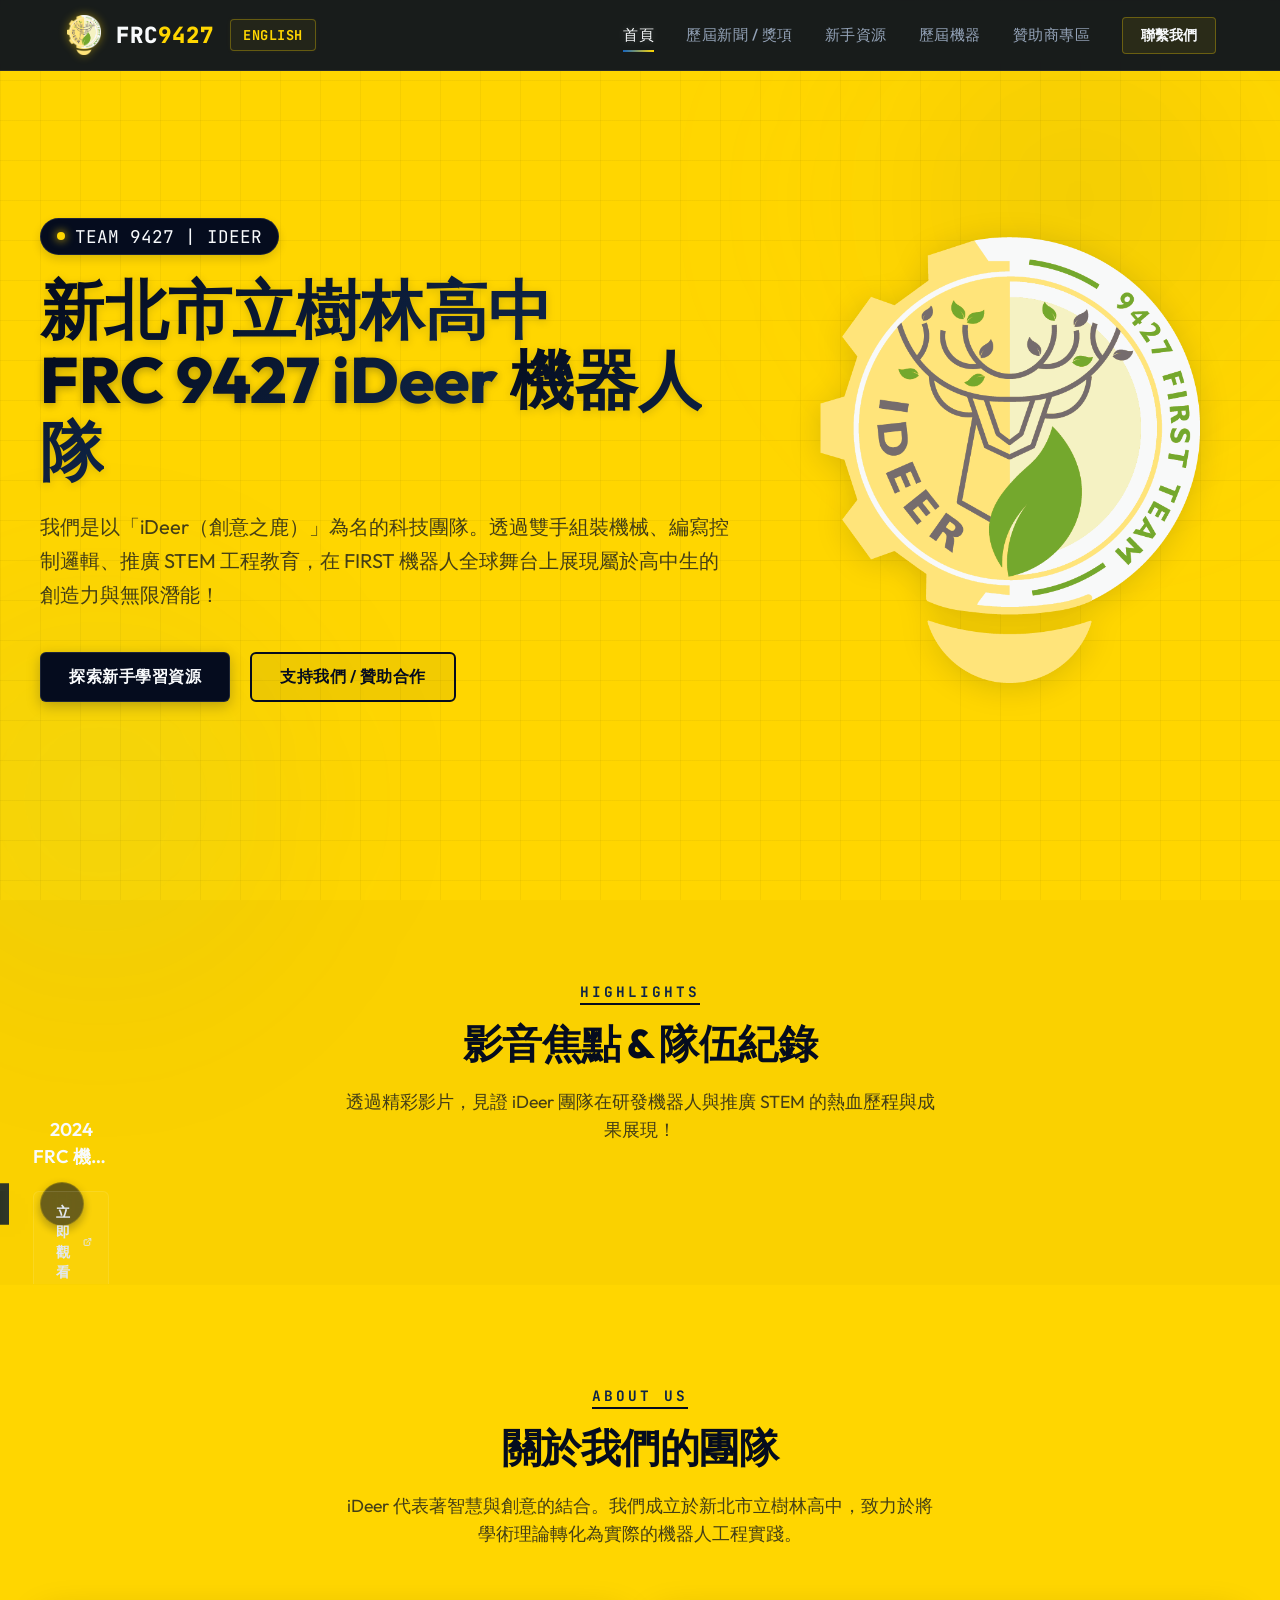
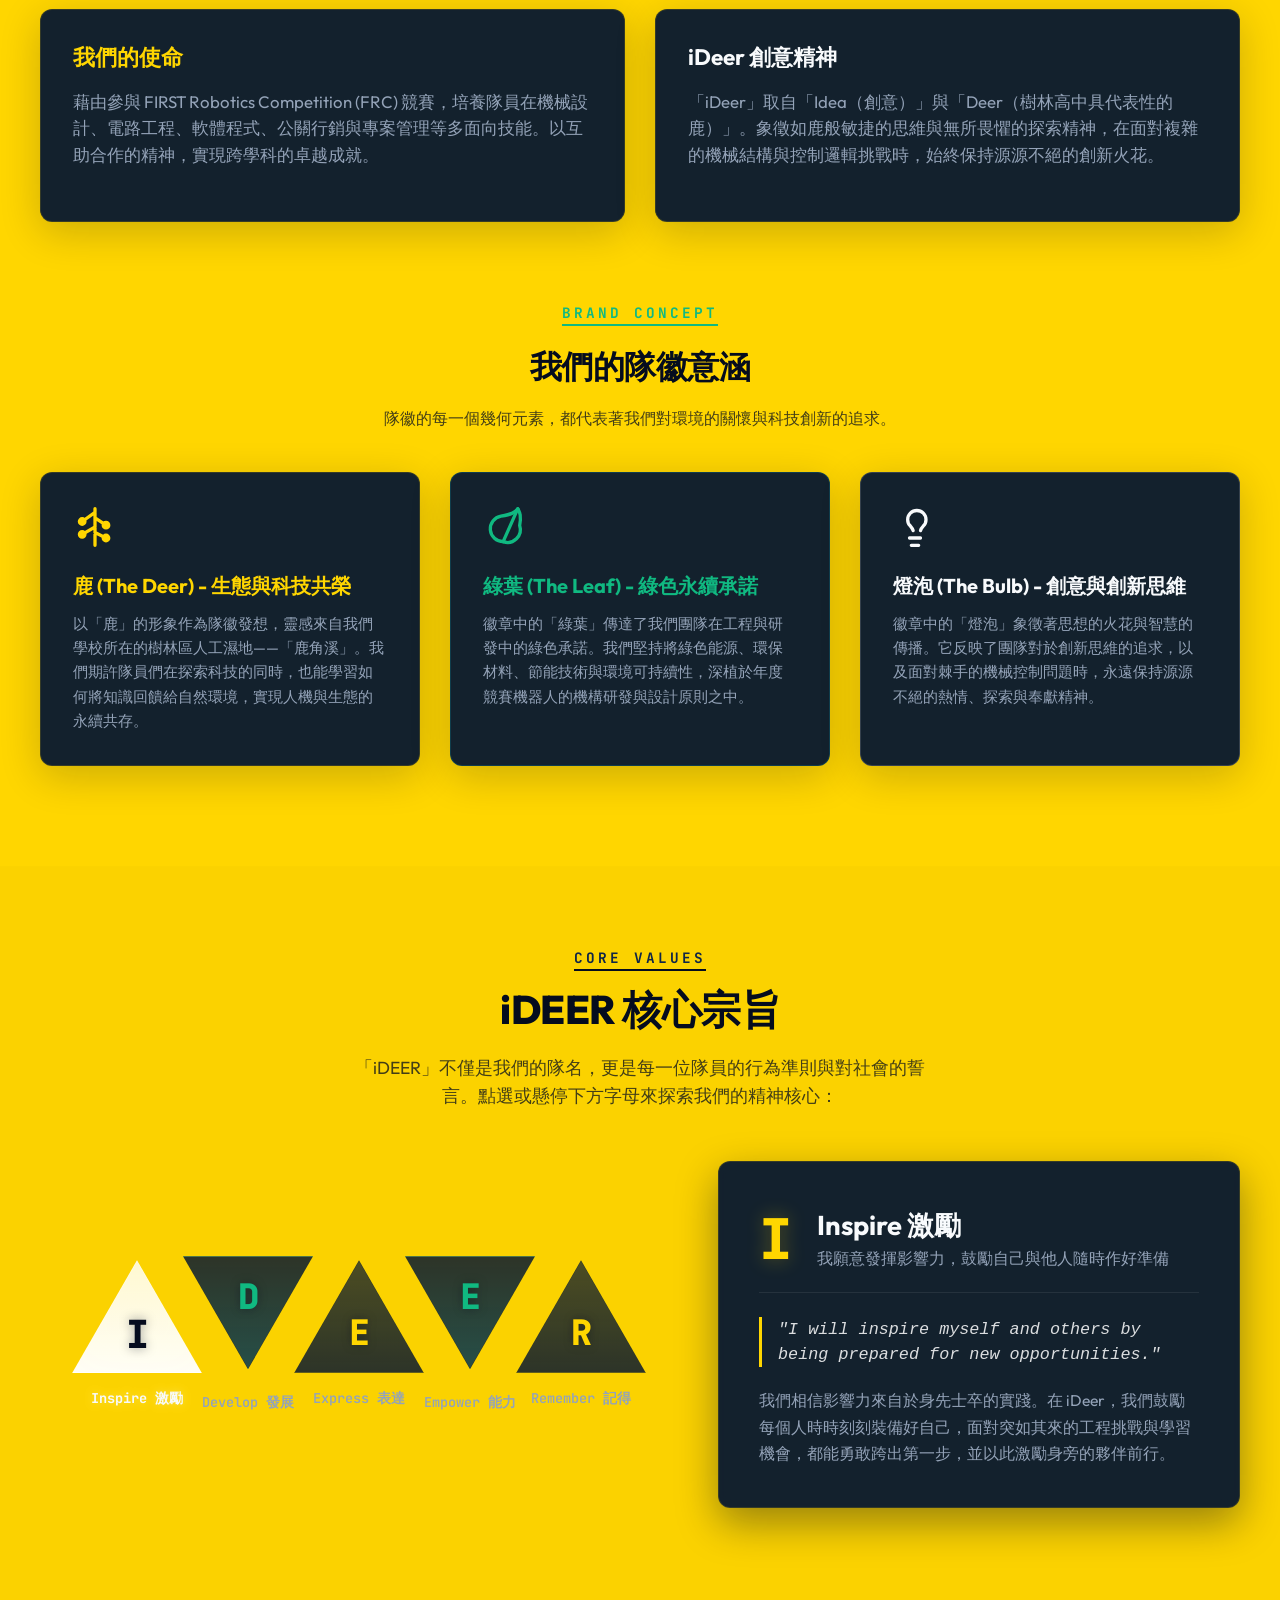
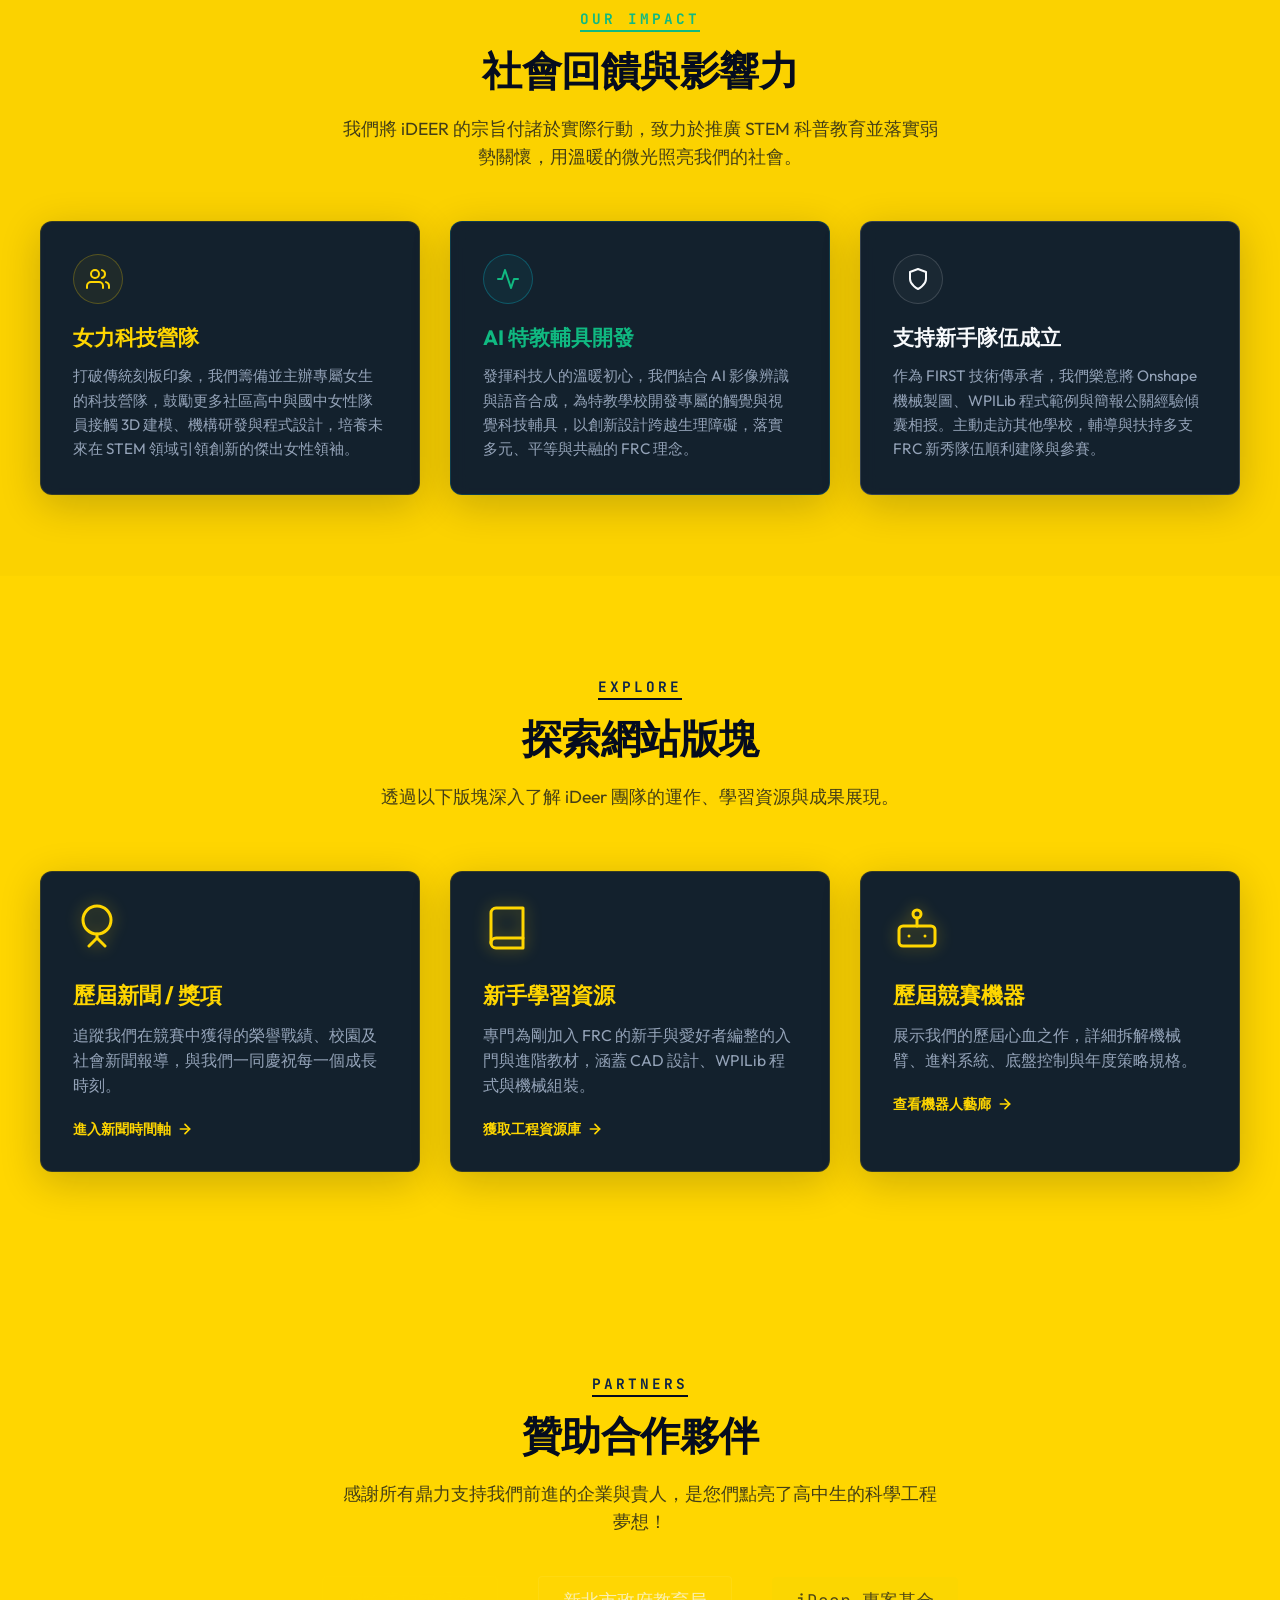
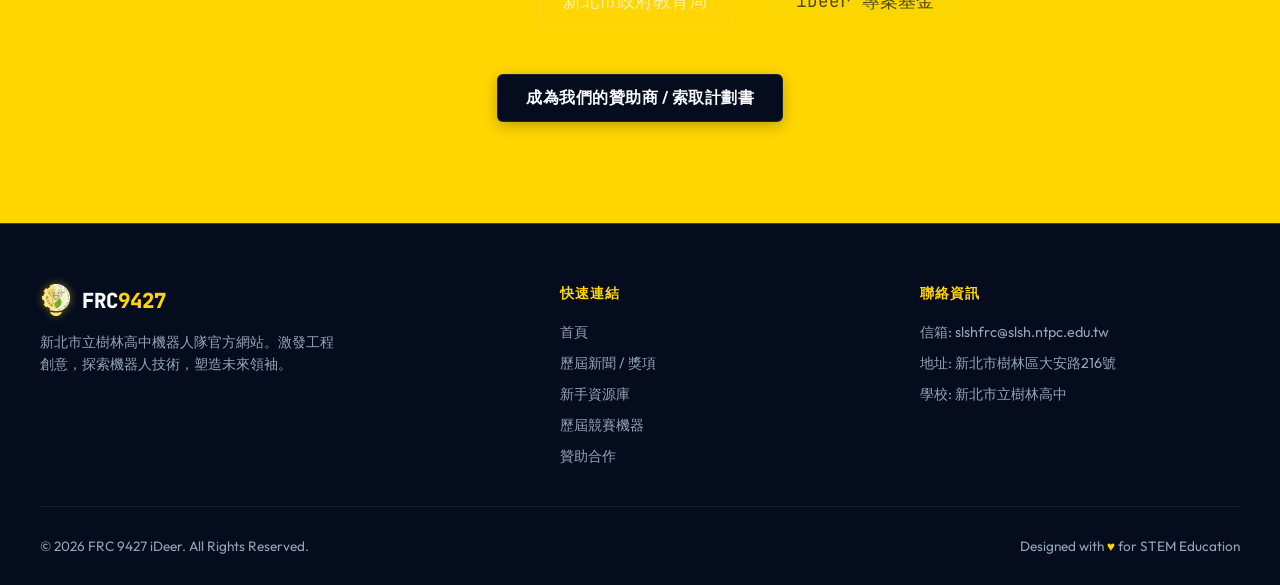
==== commit 33ad0eae: "feat(i18n): 100% 地毯式全中文清掃，補全漏譯並徹底修復新聞/獎項消失 Bug" ====
--- a/index.html
+++ b/index.html
@@ -60,18 +60,7 @@
           <!-- 左右控制按鈕 -->
           <button class="carousel-control-btn btn-prev" aria-label="Previous slide">
             <svg viewBox="0 0 24 24" fill="none" stroke="currentColor" stroke-width="2.5" stroke-linecap="round" stroke-linejoin="round">
-              <polyline points="15 18 9 12 15 6"></polyline>
-            </svg>
-          </button>
-          <button class="carousel-control-btn btn-next" aria-label="Next slide">
-            <svg viewBox="0 0 24 24" fill="none" stroke="currentColor" stroke-width="2.5" stroke-linecap="round" stroke-linejoin="round">
-              <polyline points="9 18 15 12 9 6"></polyline>
-            </svg>
-          </button>
-
-          <!-- 輪播軌道容器 -->
-          <div class="carousel-track" id="video-carousel-track">
-            <!-- Card 1 -->
+              <poly            <!-- Card 1 -->
             <div class="carousel-card glass-card">
               <div class="card-img-wrapper">
                 <img src="assets/images/videos/video_001.webp" alt="2026 FRC 9427 iDeer Impact Video" class="card-img" loading="lazy">
@@ -82,7 +71,7 @@
                 </div>
               </div>
               <div class="card-info">
-                <h3 class="card-title">2026 FRC 9427 iDeer Impact Video</h3>
+                <h3 class="card-title" data-i18n="highlights.v1.title">2026 FRC 9427 iDeer Impact Video</h3>
                 <a href="https://youtu.be/gyb7woZFOAI?si=ydS19fORwJ95qR46" target="_blank" class="card-action-btn">
                   <span data-i18n="highlights.watchNow">立即觀看</span>
                   <svg viewBox="0 0 24 24" fill="none" stroke="currentColor" stroke-width="2.5" stroke-linecap="round" stroke-linejoin="round">
@@ -105,7 +94,7 @@
                 </div>
               </div>
               <div class="card-info">
-                <h3 class="card-title">FRC 9427 | 2025 賽季全紀錄｜樹林高中 iDEER</h3>
+                <h3 class="card-title" data-i18n="highlights.v2.title">FRC 9427 | 2025 賽季全紀錄｜樹林高中 iDEER</h3>
                 <a href="https://www.youtube.com/watch?v=pk_J7Pp_Ehs" target="_blank" class="card-action-btn">
                   <span data-i18n="highlights.watchNow">立即觀看</span>
                   <svg viewBox="0 0 24 24" fill="none" stroke="currentColor" stroke-width="2.5" stroke-linecap="round" stroke-linejoin="round">
@@ -128,7 +117,7 @@
                 </div>
               </div>
               <div class="card-info">
-                <h3 class="card-title">FIRST Team 9427 - Impact Video 2025</h3>
+                <h3 class="card-title" data-i18n="highlights.v3.title">FIRST Team 9427 - Impact Video 2025</h3>
                 <a href="https://www.youtube.com/watch?v=JUu4h5PwJaE" target="_blank" class="card-action-btn">
                   <span data-i18n="highlights.watchNow">立即觀看</span>
                   <svg viewBox="0 0 24 24" fill="none" stroke="currentColor" stroke-width="2.5" stroke-linecap="round" stroke-linejoin="round">
@@ -151,7 +140,7 @@
                 </div>
               </div>
               <div class="card-info">
-                <h3 class="card-title">Team 9427 iDEER - 2025 REEFSCAPE Robot in 5 weeks</h3>
+                <h3 class="card-title" data-i18n="highlights.v4.title">Team 9427 iDEER - 2025 REEFSCAPE Robot in 5 weeks</h3>
                 <a href="https://www.youtube.com/watch?v=5P5DFO7Ry0o&t=25s" target="_blank" class="card-action-btn">
                   <span data-i18n="highlights.watchNow">立即觀看</span>
                   <svg viewBox="0 0 24 24" fill="none" stroke="currentColor" stroke-width="2.5" stroke-linecap="round" stroke-linejoin="round">
@@ -174,7 +163,7 @@
                 </div>
               </div>
               <div class="card-info">
-                <h3 class="card-title">Like A Deer MV (2024 Southern Cross Regional)</h3>
+                <h3 class="card-title" data-i18n="highlights.v5.title">Like A Deer Music Video (2024 Southern Cross Regional)</h3>
                 <a href="https://www.youtube.com/watch?v=qI7DogPocPc" target="_blank" class="card-action-btn">
                   <span data-i18n="highlights.watchNow">立即觀看</span>
                   <svg viewBox="0 0 24 24" fill="none" stroke="currentColor" stroke-width="2.5" stroke-linecap="round" stroke-linejoin="round">
@@ -197,7 +186,7 @@
                 </div>
               </div>
               <div class="card-info">
-                <h3 class="card-title">樹林高中 FRC 9427 － Like a Deer MV版 (Pre-Season)</h3>
+                <h3 class="card-title" data-i18n="highlights.v6.title">樹林高中 FRC 9427 － Like a Deer MV版 (Pre-Season)</h3>
                 <a href="https://www.youtube.com/watch?v=3KbH438oagc" target="_blank" class="card-action-btn">
                   <span data-i18n="highlights.watchNow">立即觀看</span>
                   <svg viewBox="0 0 24 24" fill="none" stroke="currentColor" stroke-width="2.5" stroke-linecap="round" stroke-linejoin="round">
@@ -220,9 +209,9 @@
                 </div>
               </div>
               <div class="card-info">
-                <h3 class="card-title">2025 新北 FRC 新生盃開幕影片</h3>
+                <h3 class="card-title" data-i18n="highlights.v7.title">2025 新北 FRC 新生盃開幕影片</h3>
                 <a href="https://www.youtube.com/watch?v=zNt2UkwO9gw" target="_blank" class="card-action-btn">
-                  <span>立即觀看</span>
+                  <span data-i18n="highlights.watchNow">立即觀看</span>
                   <svg viewBox="0 0 24 24" fill="none" stroke="currentColor" stroke-width="2.5" stroke-linecap="round" stroke-linejoin="round">
                     <path d="M18 13v6a2 2 0 0 1-2 2H5a2 2 0 0 1-2-2V8a2 2 0 0 1 2-2h6"></path>
                     <polyline points="15 3 21 3 21 9"></polyline>
@@ -243,9 +232,9 @@
                 </div>
               </div>
               <div class="card-info">
-                <h3 class="card-title">2024 FRC 機器人臺灣季後賽回顧影片</h3>
+                <h3 class="card-title" data-i18n="highlights.v8.title">2024 FRC 機器人臺灣季後賽回顧影片</h3>
                 <a href="https://www.youtube.com/watch?v=qbTGLrCF16w" target="_blank" class="card-action-btn">
-                  <span>立即觀看</span>
+                  <span data-i18n="highlights.watchNow">立即觀看</span>
                   <svg viewBox="0 0 24 24" fill="none" stroke="currentColor" stroke-width="2.5" stroke-linecap="round" stroke-linejoin="round">
                     <path d="M18 13v6a2 2 0 0 1-2 2H5a2 2 0 0 1-2-2V8a2 2 0 0 1 2-2h6"></path>
                     <polyline points="15 3 21 3 21 9"></polyline>
@@ -266,6 +255,17 @@
                 </div>
               </div>
               <div class="card-info">
+                <h3 class="card-title" data-i18n="highlights.v9.title">2024 FRC 機器人臺灣季後賽宣傳影片</h3>
+                <a href="https://www.youtube.com/watch?v=JoyeqFqjIeM" target="_blank" class="card-action-btn">
+                  <span data-i18n="highlights.watchNow">立即觀看</span>
+                  <svg viewBox="0 0 24 24" fill="none" stroke="currentColor" stroke-width="2.5" stroke-linecap="round" stroke-linejoin="round">
+                    <path d="M18 13v6a2 2 0 0 1-2 2H5a2 2 0 0 1-2-2V8a2 2 0 0 1 2-2h6"></path>
+                    <polyline points="15 3 21 3 21 9"></polyline>
+                    <line x1="10" y1="14" x2="21" y2="3"></line>
+                  </svg>
+                </a>
+              </div>
+            </div>     <div class="card-info">
                 <h3 class="card-title">2024 FRC 機器人臺灣季後賽宣傳影片</h3>
                 <a href="https://www.youtube.com/watch?v=JoyeqFqjIeM" target="_blank" class="card-action-btn">
                   <span>立即觀看</span>
@@ -291,21 +291,21 @@
       <div class="section-container">
         <div class="section-header">
           <span class="section-tag">About us</span>
-          <h2 class="section-title">關於我們的團隊</h2>
-          <p class="section-desc">iDeer 代表著智慧與創意的結合。我們成立於新北市立樹林高中，致力於將學術理論轉化為實際的機器人工程實踐。</p>
+          <h2 class="section-title" data-i18n="about.title">關於我們的團隊</h2>
+          <p class="section-desc" data-i18n="about.desc">iDeer 代表著智慧與創意的結合。我們成立於新北市立樹林高中，致力於將學術理論轉化為實際的機器人工程實踐。</p>
         </div>
 
         <div style="display: grid; grid-template-columns: repeat(auto-fit, minmax(320px, 1fr)); gap: 30px; margin-top: 40px;">
           <!-- Core Mission Card -->
           <div class="glass-card">
-            <h3 class="feature-title" style="color: var(--primary-yellow); margin-bottom: 16px;">我們的使命</h3>
-            <p class="feature-desc" style="font-size: 1.05rem;">藉由參與 FIRST Robotics Competition (FRC) 競賽，培養隊員在機械設計、電路工程、軟體程式、公關行銷與專案管理等多面向技能。以互助合作的精神，實現跨學科的卓越成就。</p>
+            <h3 class="feature-title" style="color: var(--primary-yellow); margin-bottom: 16px;" data-i18n="about.missionTitle">我們的使命</h3>
+            <p class="feature-desc" style="font-size: 1.05rem;" data-i18n="about.missionDesc">藉由參與 FIRST Robotics Competition (FRC) 競賽，培養隊員在機械設計、電路工程、軟體程式、公關行銷與專案管理等多面向技能。以互助合作的精神，實現跨學科的卓越成就。</p>
           </div>
 
           <!-- Dynamic Deer Spirit Card -->
           <div class="glass-card">
-            <h3 class="feature-title" style="color: var(--accent-neon); margin-bottom: 16px;">iDeer 創意精神</h3>
-            <p class="feature-desc" style="font-size: 1.05rem;">「iDeer」取自「Idea（創意）」與「Deer（樹林高中具代表性的鹿）」。象徵如鹿般敏捷的思維與無所畏懼的探索精神，在面對複雜的機械結構與控制邏輯挑戰時，始終保持源源不絕的創新火花。</p>
+            <h3 class="feature-title" style="color: var(--accent-neon); margin-bottom: 16px;" data-i18n="about.spiritTitle">iDeer 創意精神</h3>
+            <p class="feature-desc" style="font-size: 1.05rem;" data-i18n="about.spiritDesc">「iDeer」取自「Idea（創意）」與「Deer（樹林高中具代表性的鹿）」。象徵如鹿般敏捷的思維與無所畏懼的探索精神，在面對複雜的機械結構與控制邏輯挑戰時，始終保持源源不絕的創新火花。</p>
           </div>
         </div>
 
@@ -313,8 +313,8 @@
         <div class="logo-concept-container" style="margin-top: 80px;">
           <div class="section-header" style="margin-bottom: 40px; text-align: center;">
             <span class="section-tag" style="color: var(--accent-cyber); border-bottom-color: var(--accent-cyber);">Brand Concept</span>
-            <h3 class="section-title" style="font-size: 2rem; margin-top: 8px;">我們的隊徽意涵</h3>
-            <p class="section-desc" style="font-size: 1rem;">隊徽的每一個幾何元素，都代表著我們對環境的關懷與科技創新的追求。</p>
+            <h3 class="section-title" style="font-size: 2rem; margin-top: 8px;" data-i18n="about.badgeTitle">我們的隊徽意涵</h3>
+            <p class="section-desc" style="font-size: 1rem;" data-i18n="about.badgeDesc">隊徽的每一個幾何元素，都代表著我們對環境的關懷與科技創新的追求。</p>
           </div>
 
           <div class="logo-concept-grid">
@@ -330,8 +330,8 @@
                   <circle cx="18" cy="18" r="1.5" fill="currentColor" />
                 </svg>
               </div>
-              <h4 class="concept-title" style="font-size: 1.25rem; font-weight: 700; margin-bottom: 12px; color: var(--primary-yellow);">鹿 (The Deer) - 生態與科技共榮</h4>
-              <p class="concept-desc" style="color: var(--text-gray); line-height: 1.6; font-size: 0.95rem;">以「鹿」的形象作為隊徽發想，靈感來自我們學校所在的樹林區人工濕地——「鹿角溪」。我們期許隊員們在探索科技的同時，也能學習如何將知識回饋給自然環境，實現人機與生態的永續共存。</p>
+              <h4 class="concept-title" style="font-size: 1.25rem; font-weight: 700; margin-bottom: 12px; color: var(--primary-yellow);" data-i18n="about.badgeConcept1Title">鹿 (The Deer) - 生態與科技共榮</h4>
+              <p class="concept-desc" style="color: var(--text-gray); line-height: 1.6; font-size: 0.95rem;" data-i18n="about.badgeConcept1Desc">以「鹿」的形象作為隊徽發想，靈感來自我們學校所在的樹林區人工濕地——「鹿角溪」。我們期許隊員們在探索科技的同時，也能學習如何將知識回饋給自然環境，實現人機與生態的永續共存。</p>
             </div>
 
             <!-- Concept 2: Leaf -->
@@ -343,8 +343,8 @@
                   <path d="M19 2L11 20" />
                 </svg>
               </div>
-              <h4 class="concept-title" style="font-size: 1.25rem; font-weight: 700; margin-bottom: 12px; color: var(--accent-cyber);">綠葉 (The Leaf) - 綠色永續承諾</h4>
-              <p class="concept-desc" style="color: var(--text-gray); line-height: 1.6; font-size: 0.95rem;">徽章中的「綠葉」傳達了我們團隊在工程與研發中的綠色承諾。我們堅持將綠色能源、環保材料、節能技術與環境可持續性，深植於年度競賽機器人的機構研發與設計原則之中。</p>
+              <h4 class="concept-title" style="font-size: 1.25rem; font-weight: 700; margin-bottom: 12px; color: var(--accent-cyber);" data-i18n="about.badgeConcept2Title">綠葉 (The Leaf) - 綠色永續承諾</h4>
+              <p class="concept-desc" style="color: var(--text-gray); line-height: 1.6; font-size: 0.95rem;" data-i18n="about.badgeConcept2Desc">徽章中的「綠葉」傳達了我們團隊在工程與研發中的綠色承諾。我們堅持將綠色能源、環保材料、節能技術與環境可持續性，深植於年度競賽機器人的機構研發與設計原則之中。</p>
             </div>
 
             <!-- Concept 3: Bulb -->
@@ -356,8 +356,8 @@
                   <path d="M9 18h6M10 22h4" />
                 </svg>
               </div>
-              <h4 class="concept-title" style="font-size: 1.25rem; font-weight: 700; margin-bottom: 12px; color: var(--text-white);">燈泡 (The Bulb) - 創意與創新思維</h4>
-              <p class="concept-desc" style="color: var(--text-gray); line-height: 1.6; font-size: 0.95rem;">徽章中的「燈泡」象徵著思想的火花與智慧的傳播。它反映了團隊對於創新思維的追求，以及面對棘手的機械控制問題時，永遠保持源源不絕的熱情、探索與奉獻精神。</p>
+              <h4 class="concept-title" style="font-size: 1.25rem; font-weight: 700; margin-bottom: 12px; color: var(--text-white);" data-i18n="about.badgeConcept3Title">燈泡 (The Bulb) - 創意與創新思維</h4>
+              <p class="concept-desc" style="color: var(--text-gray); line-height: 1.6; font-size: 0.95rem;" data-i18n="about.badgeConcept3Desc">徽章中的「燈泡」象徵著思想的火花與智慧的傳播。它反映了團隊對於創新思維的追求，以及面對棘手的機械控制問題時，永遠保持源源不絕的熱情、探索與奉獻精神。</p>
             </div>
           </div>
         </div>
--- a/assets/css/style.css
+++ b/assets/css/style.css
@@ -3126,3 +3126,13 @@
   }
 }
 
+/* 國際化 (i18n) 雙語自適應樣式控制 */
+html[lang="en"] .sponsor-name-zh {
+  display: none !important;
+}
+html[lang="en"] .sponsor-name-en {
+  font-size: 0.85rem !important;
+  font-weight: 700 !important;
+  color: var(--text-white) !important;
+}
+
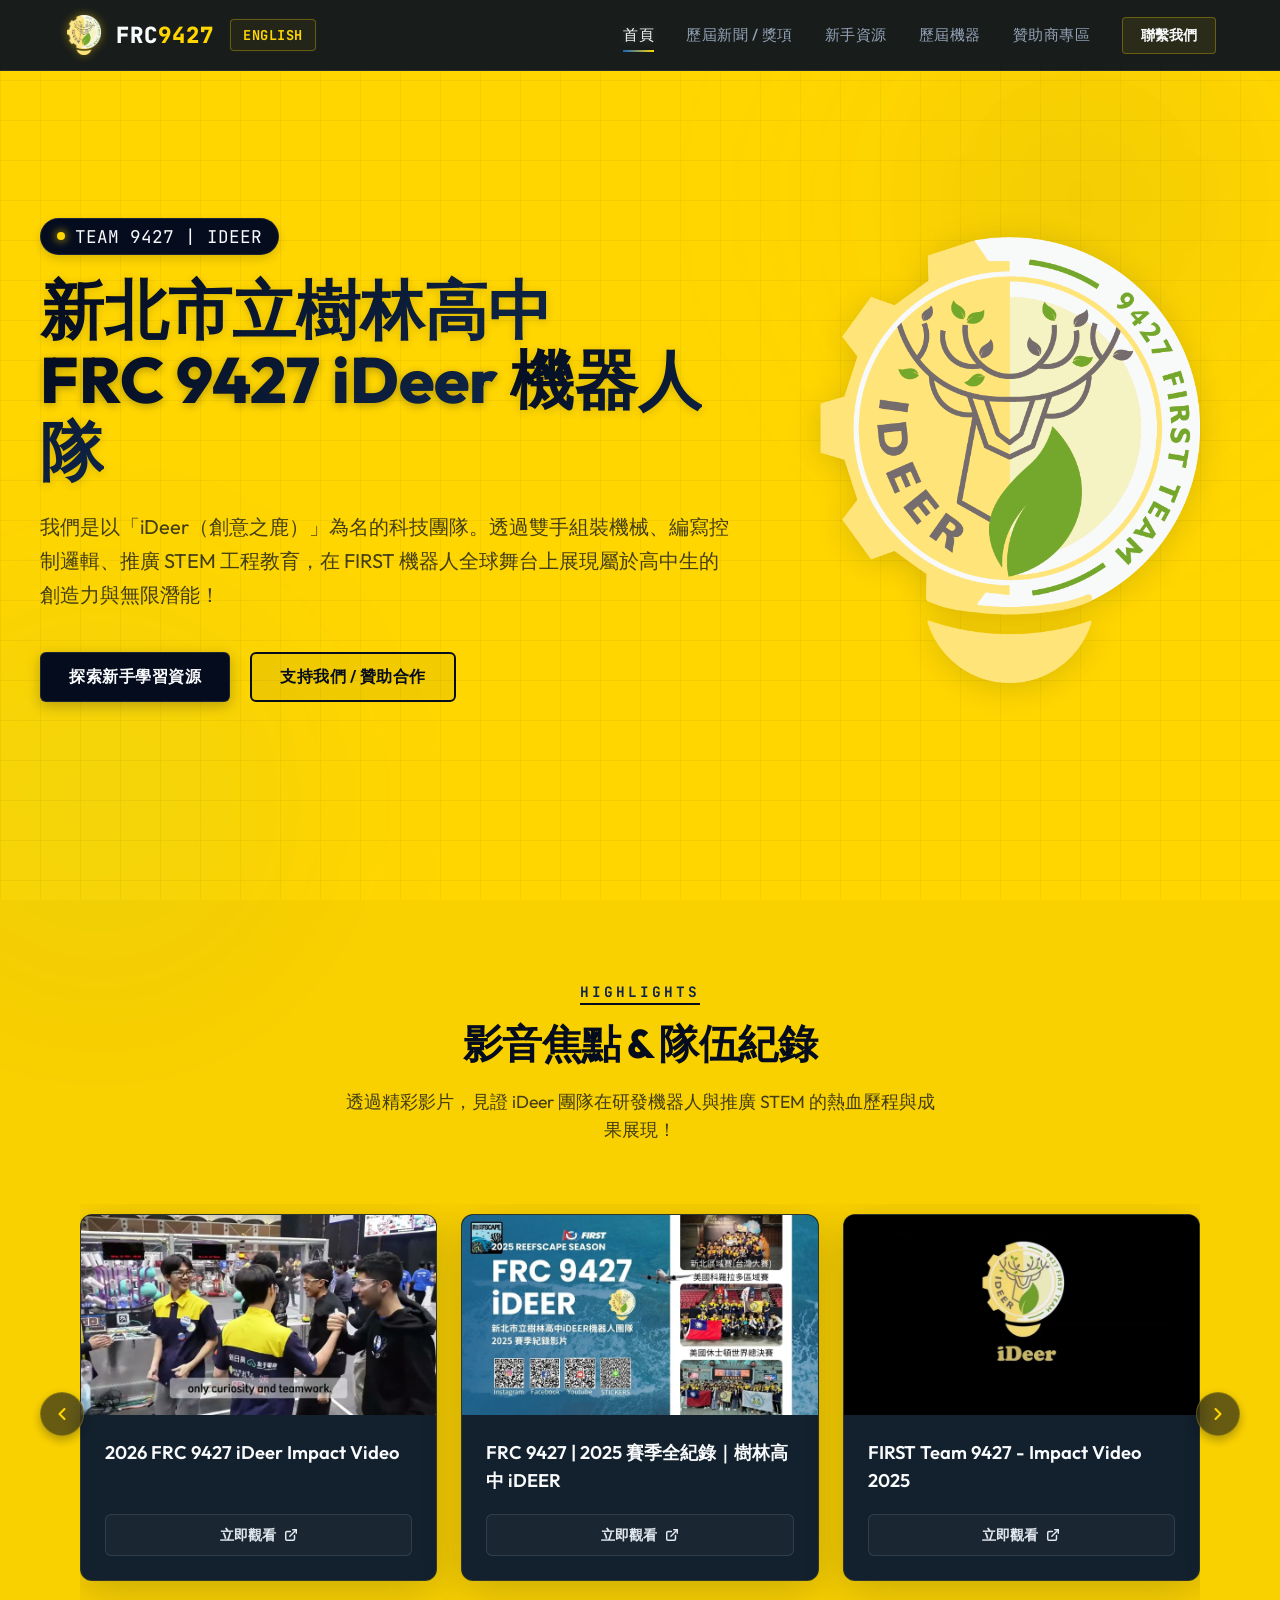
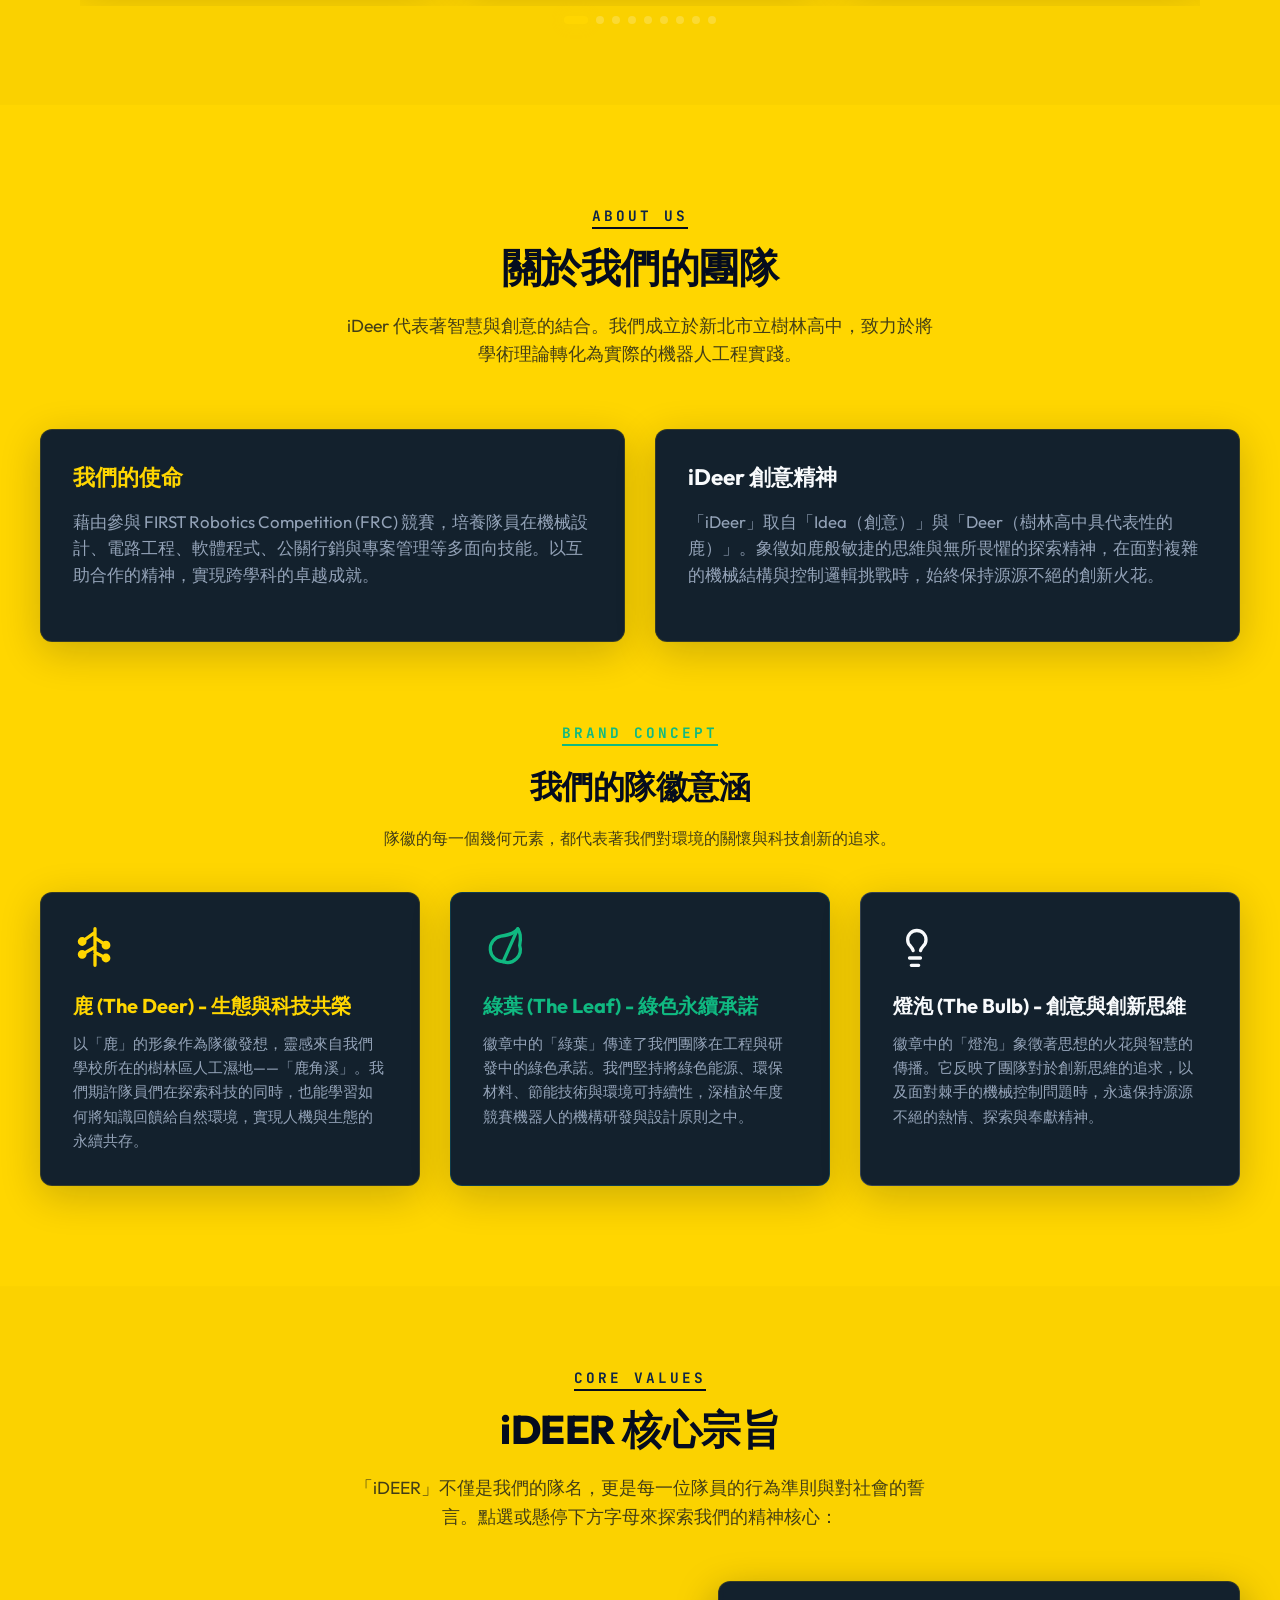
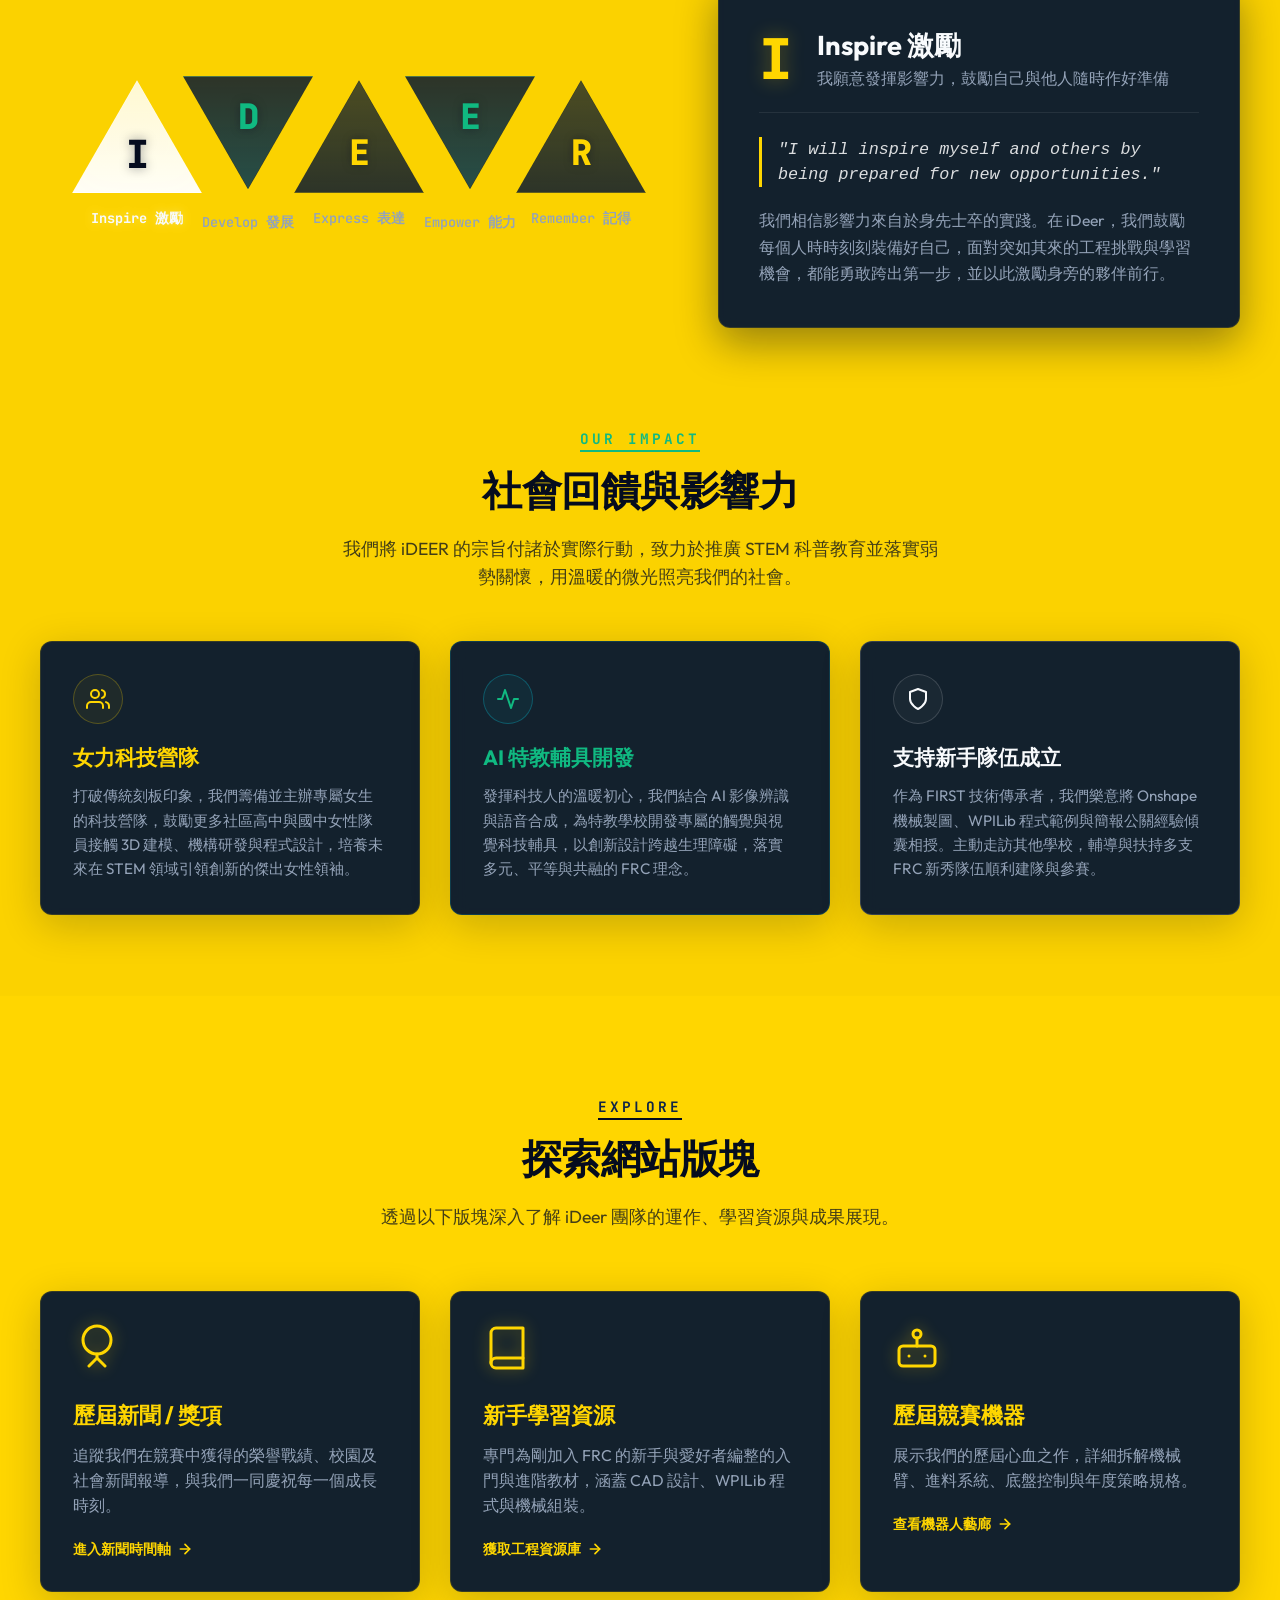
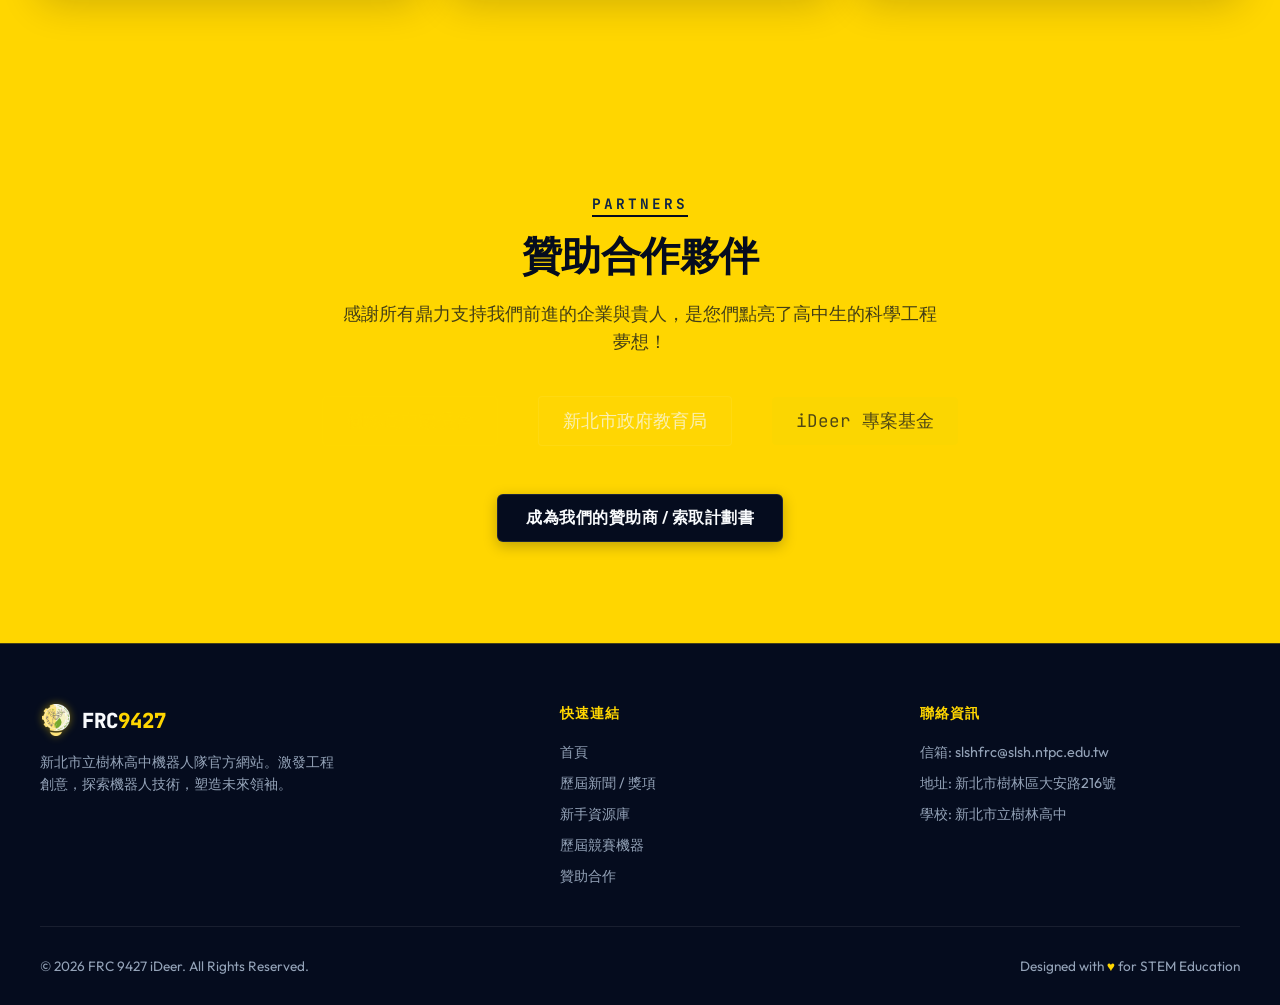
==== commit afa0fdd6: "fix(i18n): 完美修復 index.html 中 Highlights 跑版 Bug 並完成 100% 精確翻譯" ====
--- a/index.html
+++ b/index.html
@@ -60,7 +60,18 @@
           <!-- 左右控制按鈕 -->
           <button class="carousel-control-btn btn-prev" aria-label="Previous slide">
             <svg viewBox="0 0 24 24" fill="none" stroke="currentColor" stroke-width="2.5" stroke-linecap="round" stroke-linejoin="round">
-              <poly            <!-- Card 1 -->
+              <polyline points="15 18 9 12 15 6"></polyline>
+            </svg>
+          </button>
+          <button class="carousel-control-btn btn-next" aria-label="Next slide">
+            <svg viewBox="0 0 24 24" fill="none" stroke="currentColor" stroke-width="2.5" stroke-linecap="round" stroke-linejoin="round">
+              <polyline points="9 18 15 12 9 6"></polyline>
+            </svg>
+          </button>
+
+          <!-- 輪播軌道容器 -->
+          <div class="carousel-track" id="video-carousel-track">
+            <!-- Card 1 -->
             <div class="carousel-card glass-card">
               <div class="card-img-wrapper">
                 <img src="assets/images/videos/video_001.webp" alt="2026 FRC 9427 iDeer Impact Video" class="card-img" loading="lazy">
@@ -163,7 +174,7 @@
                 </div>
               </div>
               <div class="card-info">
-                <h3 class="card-title" data-i18n="highlights.v5.title">Like A Deer Music Video (2024 Southern Cross Regional)</h3>
+                <h3 class="card-title" data-i18n="highlights.v5.title">Like A Deer MV (2024 Southern Cross Regional)</h3>
                 <a href="https://www.youtube.com/watch?v=qI7DogPocPc" target="_blank" class="card-action-btn">
                   <span data-i18n="highlights.watchNow">立即觀看</span>
                   <svg viewBox="0 0 24 24" fill="none" stroke="currentColor" stroke-width="2.5" stroke-linecap="round" stroke-linejoin="round">
@@ -258,17 +269,6 @@
                 <h3 class="card-title" data-i18n="highlights.v9.title">2024 FRC 機器人臺灣季後賽宣傳影片</h3>
                 <a href="https://www.youtube.com/watch?v=JoyeqFqjIeM" target="_blank" class="card-action-btn">
                   <span data-i18n="highlights.watchNow">立即觀看</span>
-                  <svg viewBox="0 0 24 24" fill="none" stroke="currentColor" stroke-width="2.5" stroke-linecap="round" stroke-linejoin="round">
-                    <path d="M18 13v6a2 2 0 0 1-2 2H5a2 2 0 0 1-2-2V8a2 2 0 0 1 2-2h6"></path>
-                    <polyline points="15 3 21 3 21 9"></polyline>
-                    <line x1="10" y1="14" x2="21" y2="3"></line>
-                  </svg>
-                </a>
-              </div>
-            </div>     <div class="card-info">
-                <h3 class="card-title">2024 FRC 機器人臺灣季後賽宣傳影片</h3>
-                <a href="https://www.youtube.com/watch?v=JoyeqFqjIeM" target="_blank" class="card-action-btn">
-                  <span>立即觀看</span>
                   <svg viewBox="0 0 24 24" fill="none" stroke="currentColor" stroke-width="2.5" stroke-linecap="round" stroke-linejoin="round">
                     <path d="M18 13v6a2 2 0 0 1-2 2H5a2 2 0 0 1-2-2V8a2 2 0 0 1 2-2h6"></path>
                     <polyline points="15 3 21 3 21 9"></polyline>
